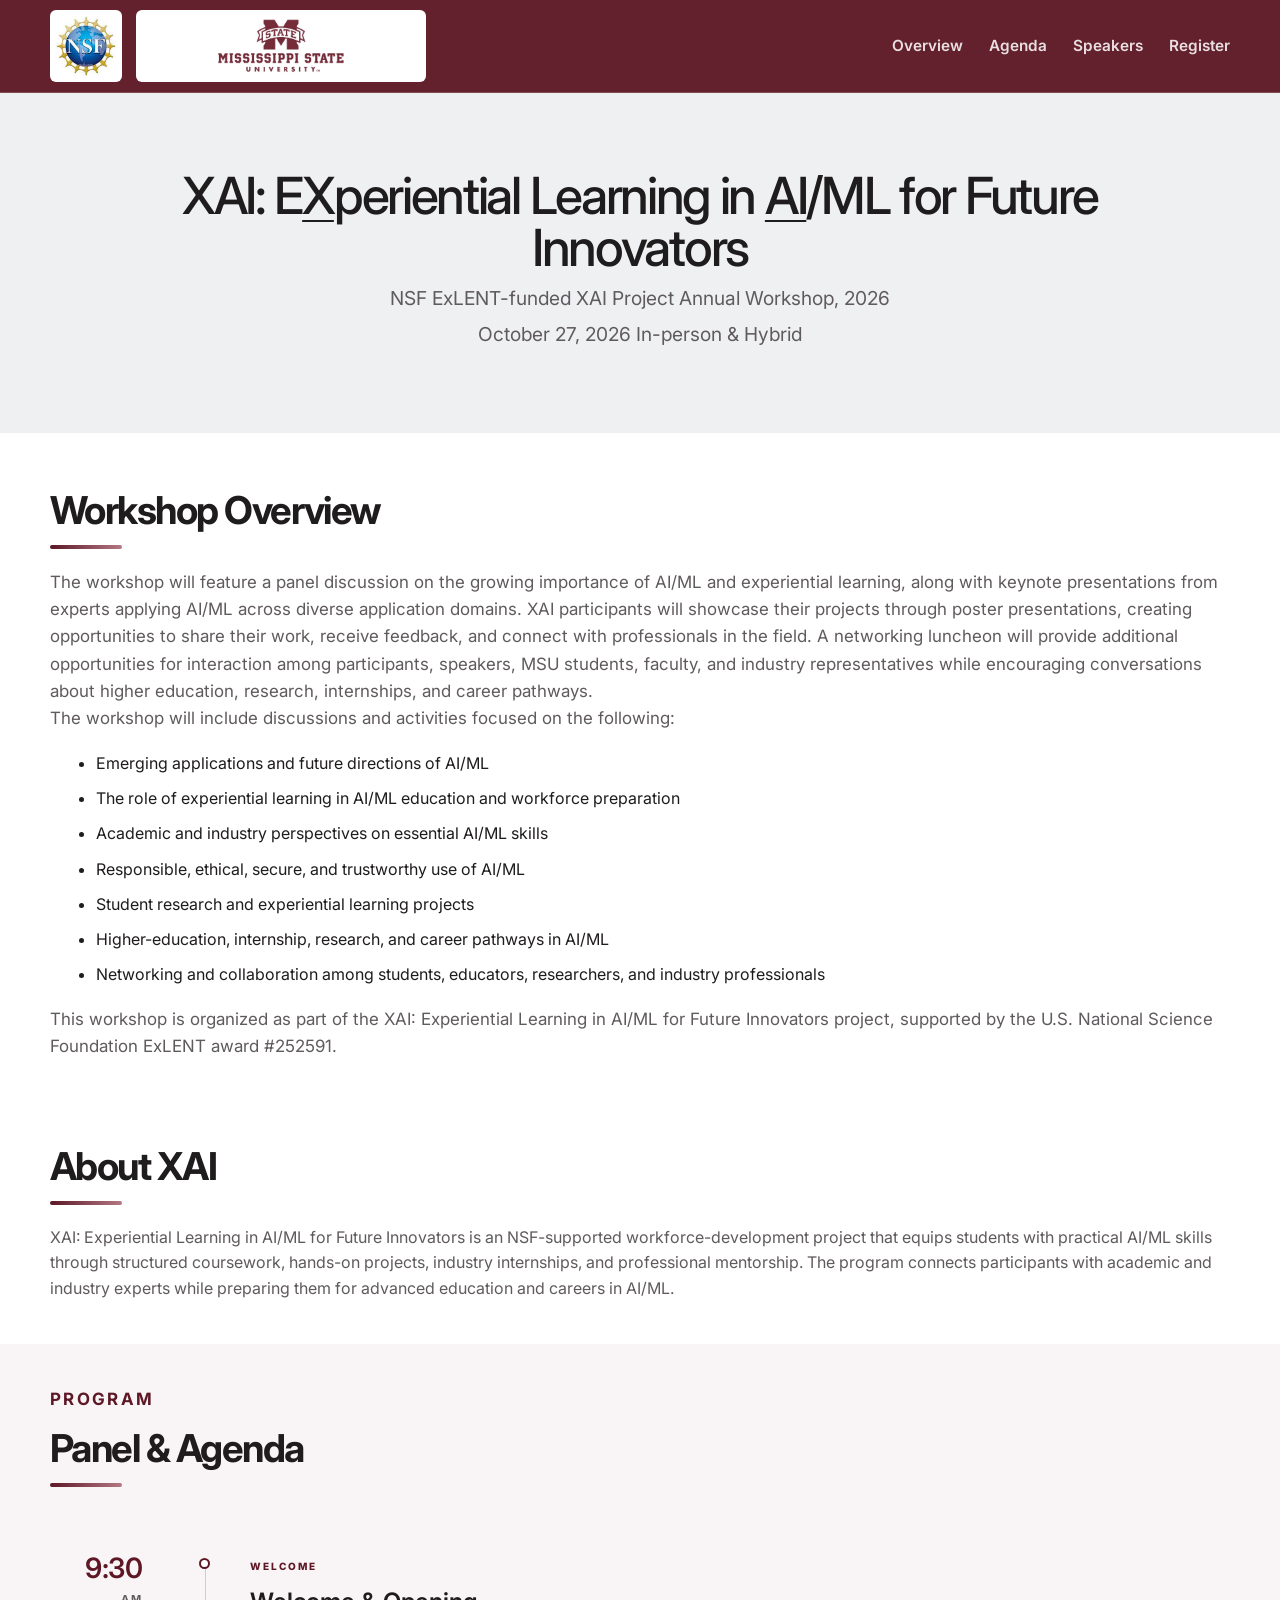
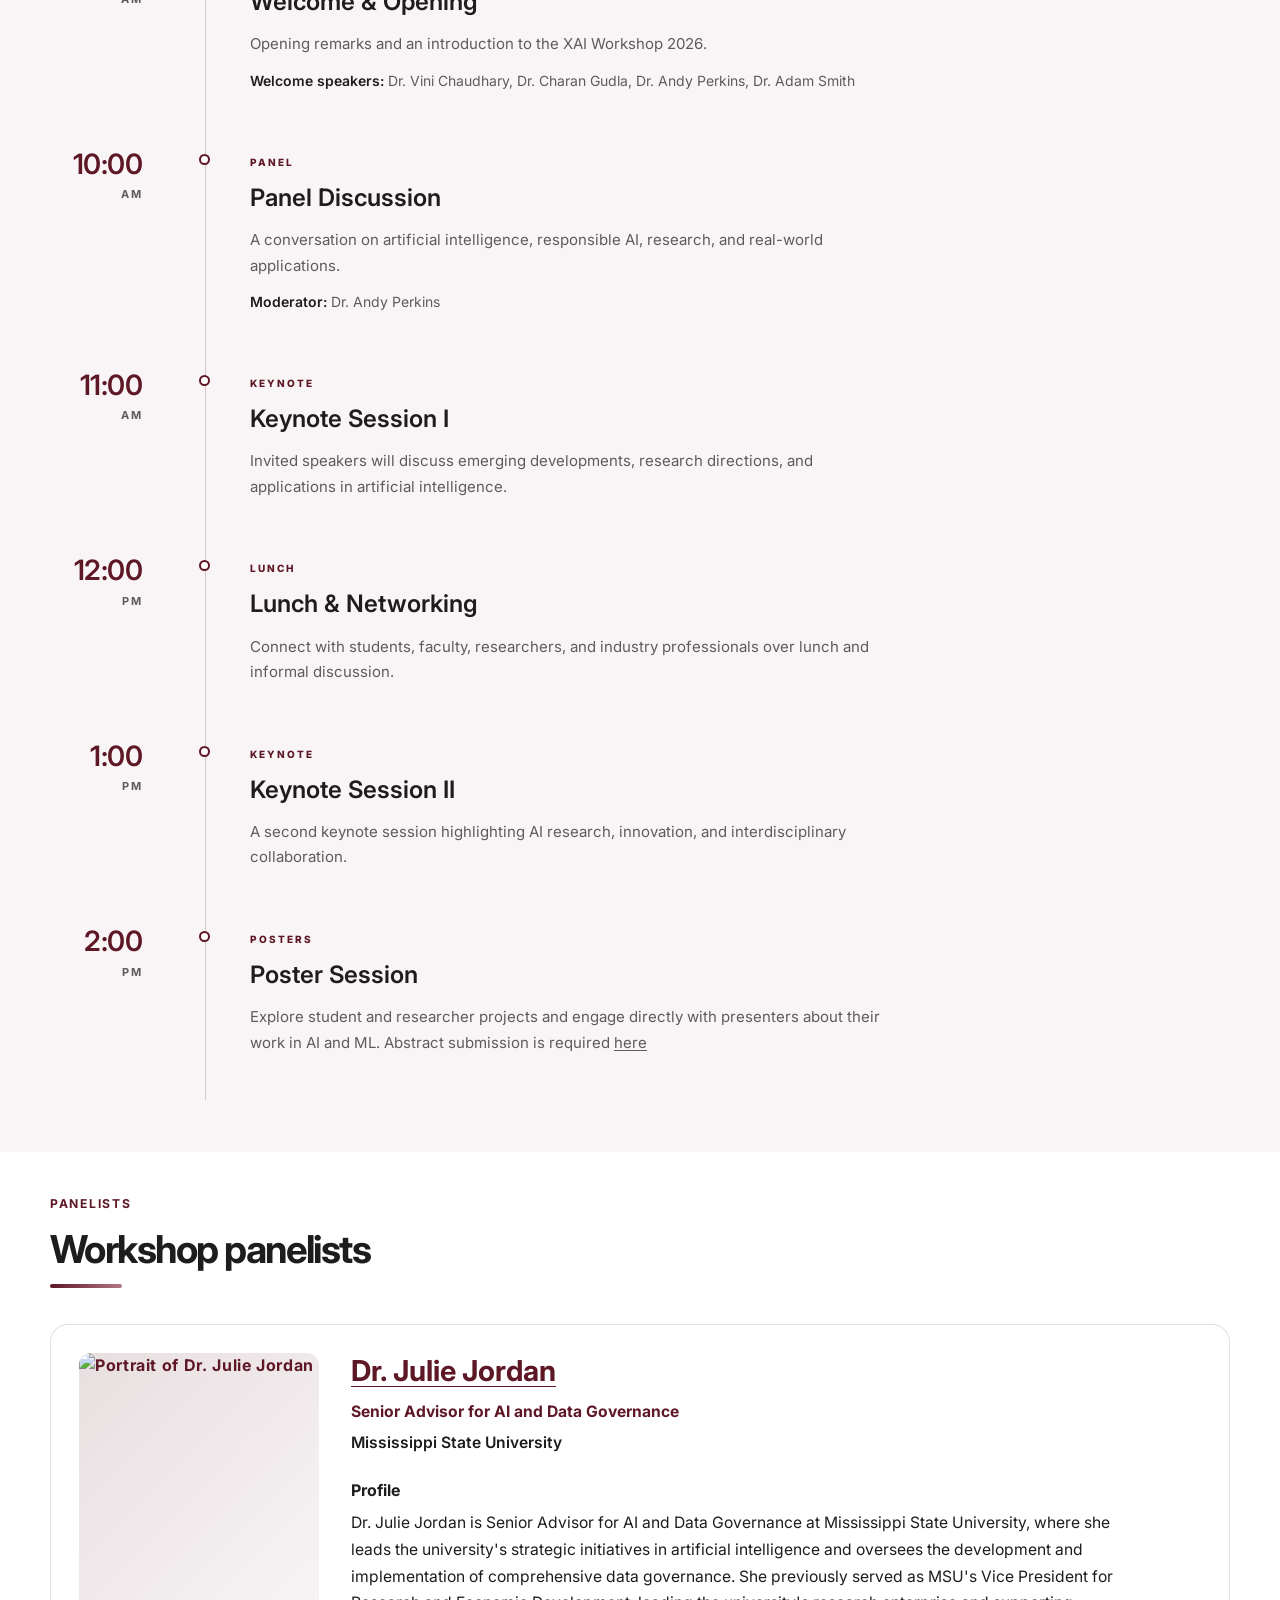
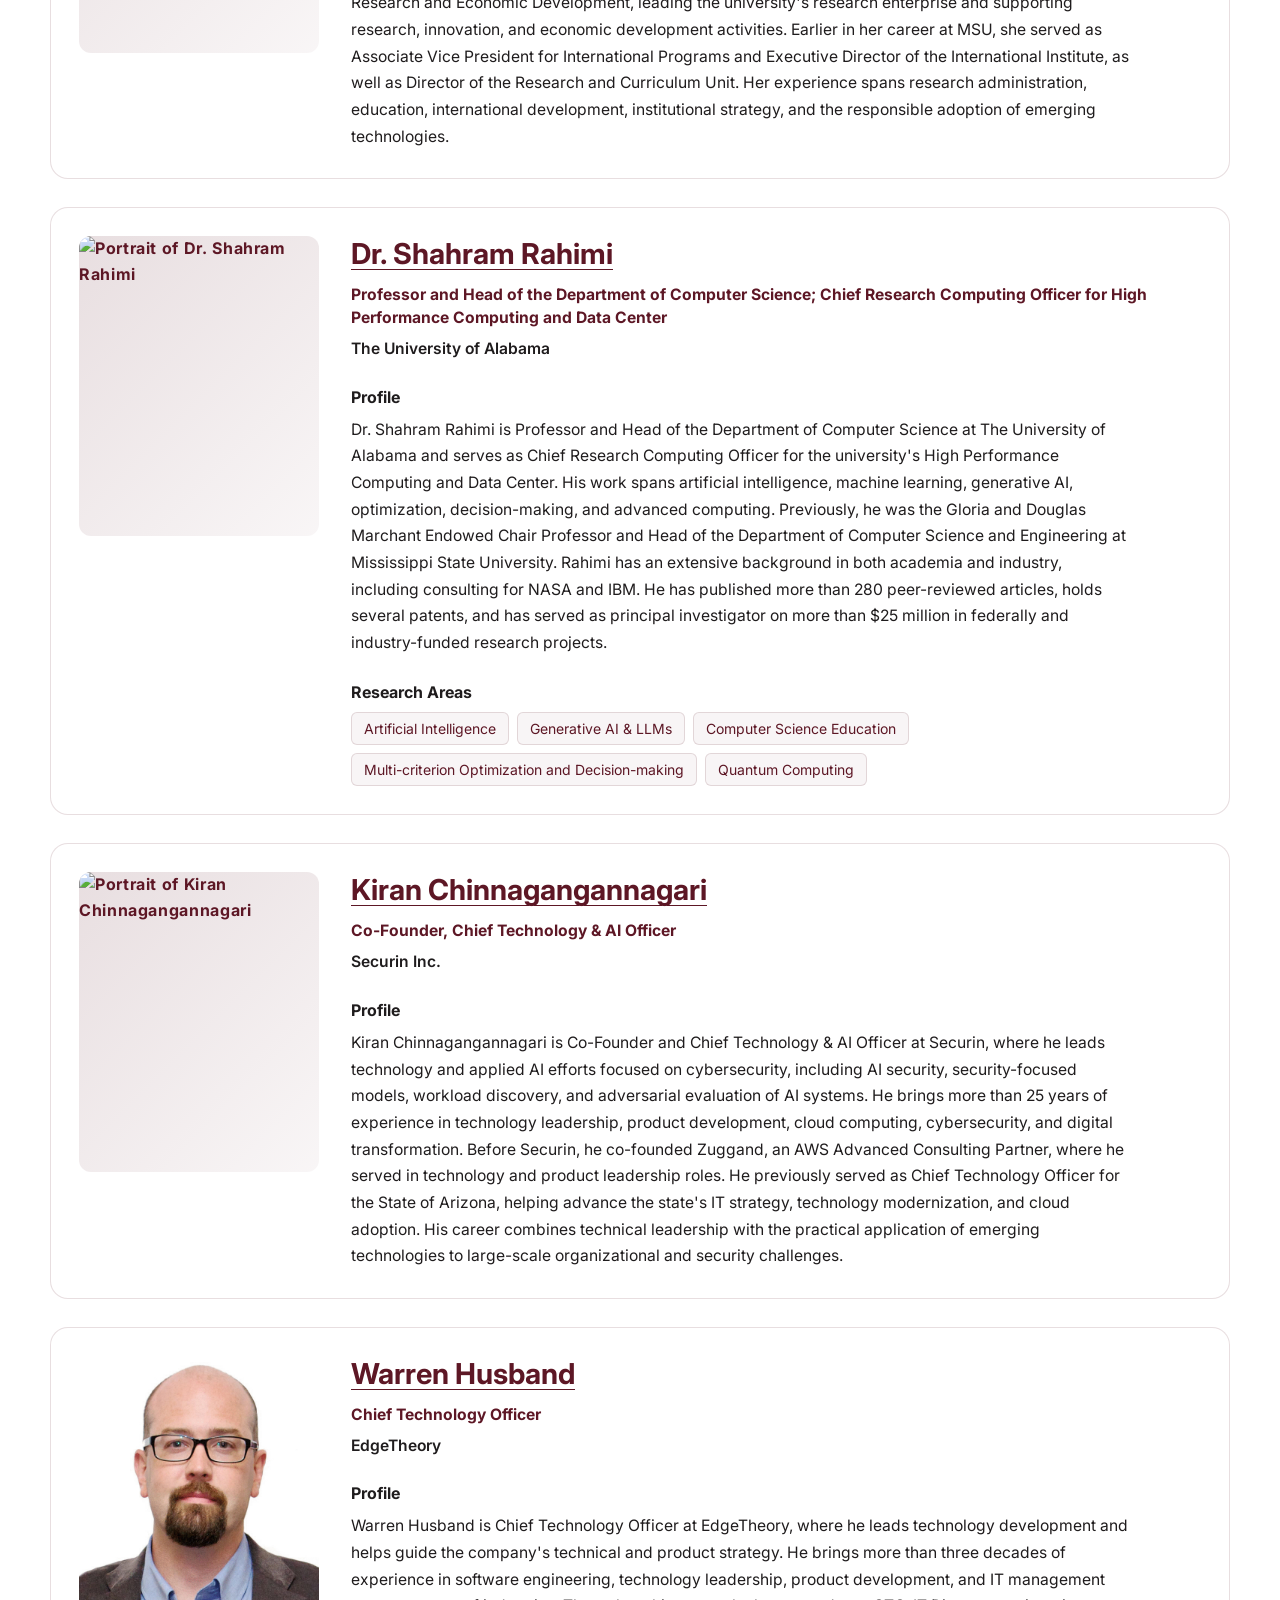
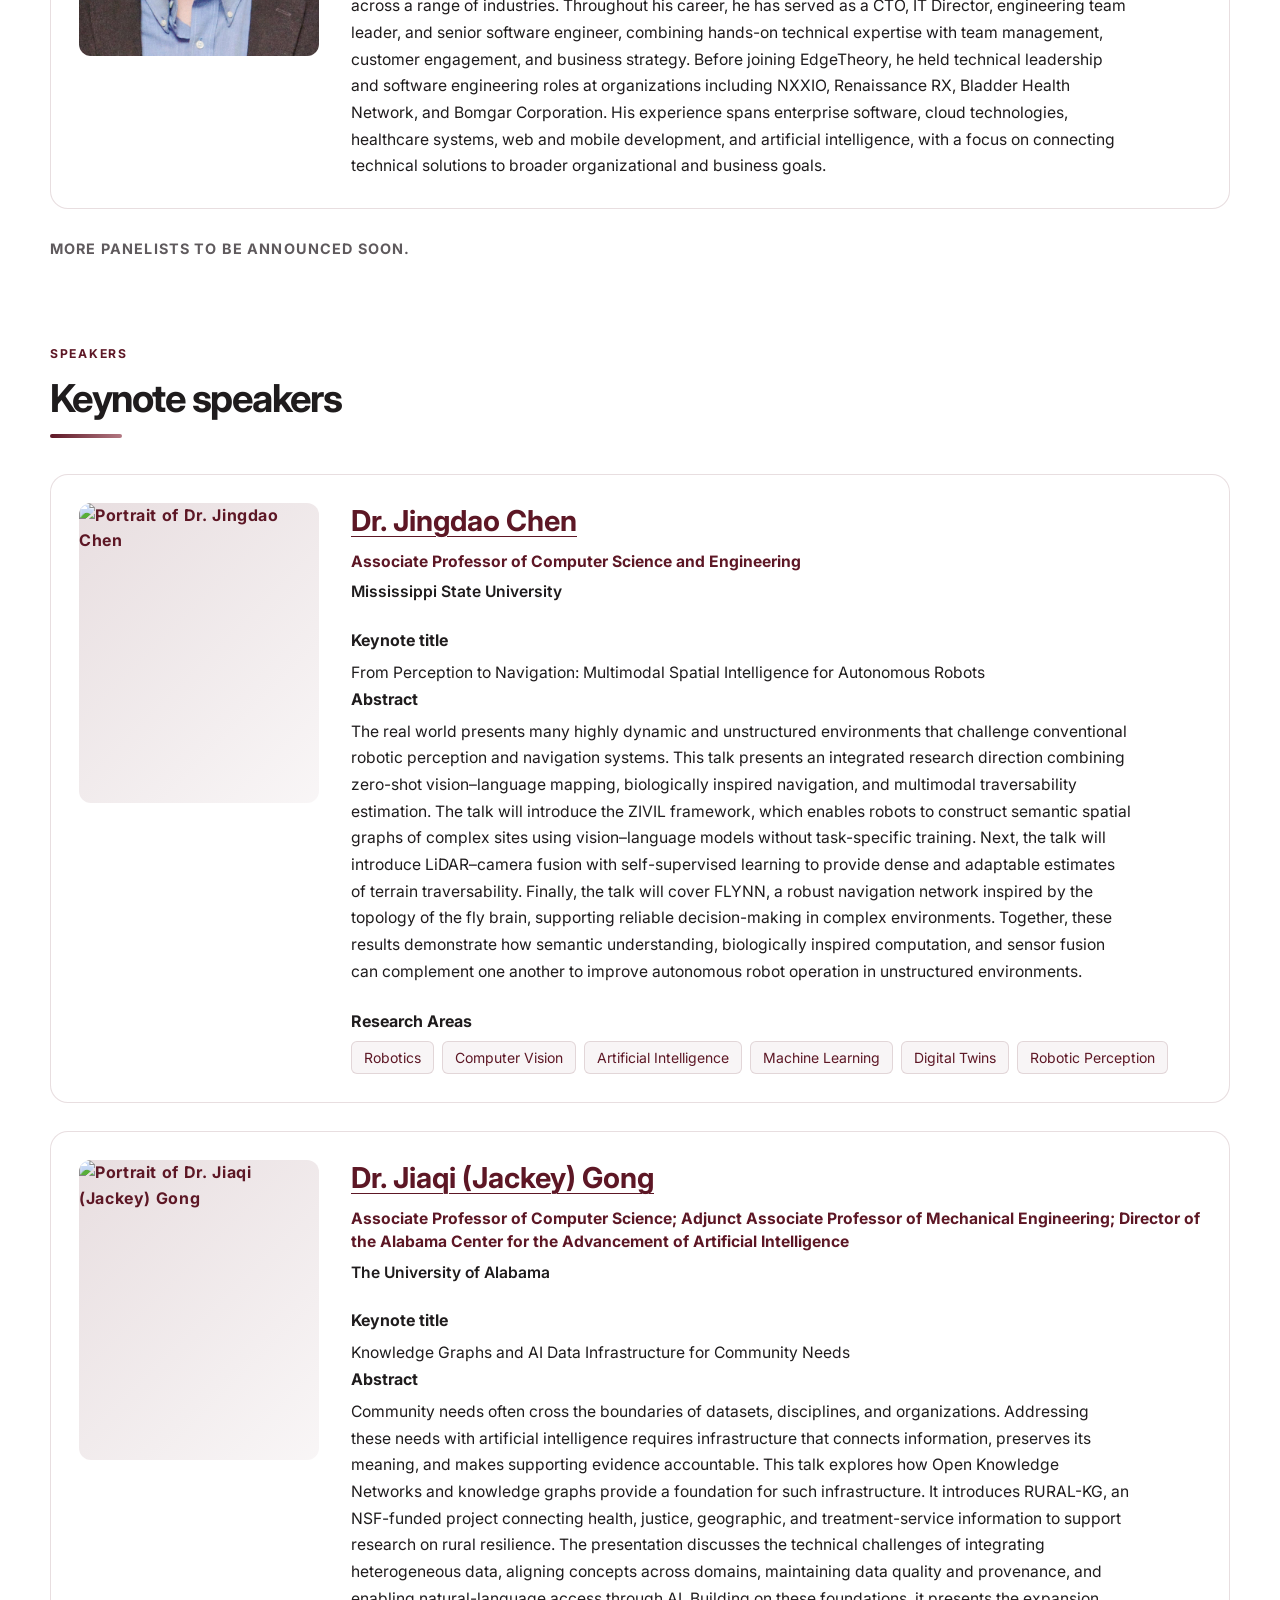
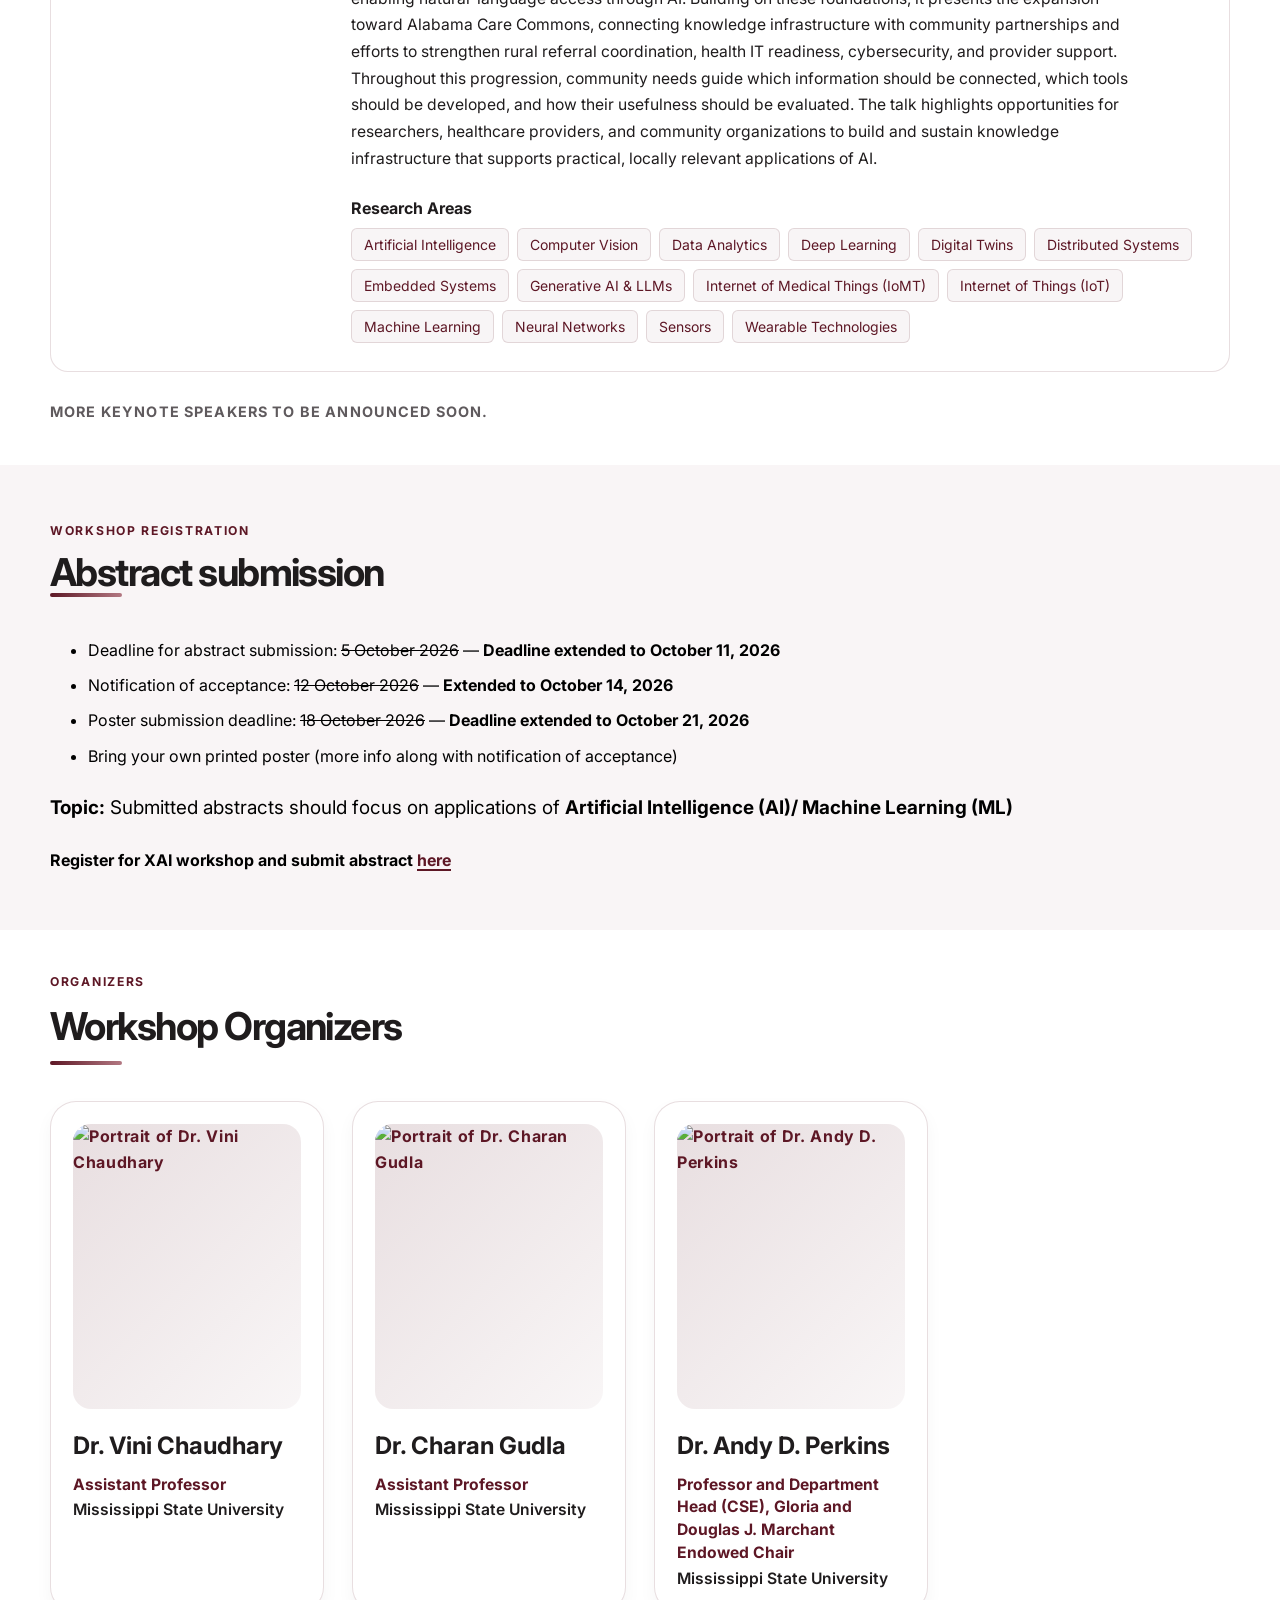
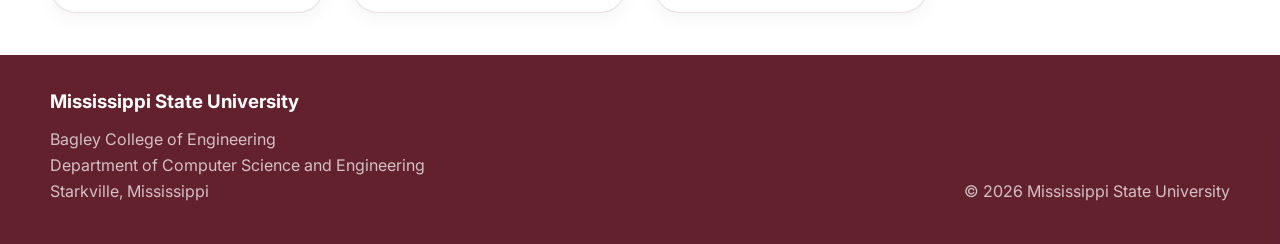
==== index.html @ 28c4cb04 "Replace profile with abstract information for keynote speakers" ====
﻿<!DOCTYPE html>
<html lang="en">

<head>
    <meta charset="UTF-8">
    <meta name="viewport" content="width=device-width, initial-scale=1.0">

    <meta name="description"
        content="XAI Workshop 2026 at Mississippi State University focusing on explainable AI, machine learning applications, and STEM innovation.">

    <title>XAI Workshop 2026 | Mississippi State University</title>

    <link rel="preconnect" href="https://fonts.googleapis.com">
    <link rel="preconnect" href="https://fonts.gstatic.com" crossorigin>

    <link href="https://fonts.googleapis.com/css2?family=Inter:wght@400;500;600;700;800&display=swap" rel="stylesheet">

    <link rel="stylesheet" href="style.css">
</head>


<body>

    <!-- =========================
         HEADER
    ========================== -->

    <header class="topbar">
        <div class="topbar-inner container">


            <div class="brand-lockup">

                <!-- NSF Logo -->
                <img src="./assets/NSF3.jpg" alt="National Science Foundation logo" class="nsf-logo">

                <!-- Mississippi State University Logo -->
                <img src="./assets/msu-logo.jpg" alt="Mississippi State University logo" class="msu-logo">

            </div>
            <nav class="main-nav" aria-label="Main navigation">
                <a href="#overview">Overview</a>

                <a href="#agenda">Agenda</a>
                <a href="#speakers">Speakers</a>
                <a href="#registration">Register</a>
            </nav>

        </div>
    </header>


    <main>

        <!-- =========================
             HERO
        ========================== -->

        <section class="xai-hero">

            <div class="xai-hero-grid">

                <div class="xai-hero-copy">

                    <h1>
                        XAI: E<span class="title-underline">X</span>periential Learning in <span
                            class="title-underline">AI</span>/ML for Future Innovators
                    </h1>

                    <p class="xai-hero-description">
                        NSF ExLENT-funded XAI Project Annual Workshop, 2026
                    </p>


                    <p class="xai-hero-description">
                        October 27, 2026 In-person & Hybrid
                    </p>

                </div>

            </div>

        </section>


        <!-- =========================
             OVERVIEW
        ========================== -->

        <section class="section intro" id="overview">

            <div class="container narrow">

                <p class="section-kicker">

                </p>

                <h2>
                    Workshop Overview
                </h2>

                <div class="section-line"></div>

                <p>
                    The workshop will feature a panel discussion on the growing importance of AI/ML and experiential
                    learning, along with keynote presentations from experts applying AI/ML across diverse application
                    domains. XAI participants will showcase their projects through poster presentations, creating
                    opportunities to share their work, receive feedback, and connect with professionals in the field. A
                    networking luncheon will provide additional opportunities for interaction among participants,
                    speakers, MSU students, faculty, and industry representatives while encouraging conversations about
                    higher education, research, internships, and career pathways.
                </p>

                <p>
                    The workshop will include discussions and activities focused on the following:
                </p>

                <ul>
                    <li>Emerging applications and future directions of AI/ML</li>
                    <li>The role of experiential learning in AI/ML education and workforce preparation</li>
                    <li>Academic and industry perspectives on essential AI/ML skills</li>
                    <li>Responsible, ethical, secure, and trustworthy use of AI/ML</li>
                    <li>Student research and experiential learning projects</li>
                    <li>Higher-education, internship, research, and career pathways in AI/ML</li>
                    <li>Networking and collaboration among students, educators, researchers, and industry professionals
                    </li>
                </ul>

                <p>
                    This workshop is organized as part of the XAI: Experiential Learning in AI/ML for Future Innovators
                    project, supported by the U.S. National Science Foundation ExLENT award #252591.
                </p>
            </div>
        </section>

        <section class="section about-xai" id="about-xai">

            <div class="container narrow">

                <!-- <p class="section-kicker">
            About XAI
        </p> -->

                <h2>
                    About XAI
                </h2>

                <div class="section-line"></div>

                <p>
                    XAI: Experiential Learning in AI/ML for Future Innovators is an
                    NSF-supported workforce-development project that equips students
                    with practical AI/ML skills through structured coursework,
                    hands-on projects, industry internships, and professional
                    mentorship. The program connects participants with academic and
                    industry experts while preparing them for advanced education and
                    careers in AI/ML.
                </p>

            </div>

        </section>
        <!-- =========================
             APPLICATIONS
        ========================== -->




        <!-- =========================
             AGENDA
        ========================== -->

        <section class="section panel-section" id="agenda">

            <div class="container agenda-container">

                <p class="section-kicker">
                    Program
                </p>

                <h2>
                    Panel &amp; Agenda
                </h2>

                <div class="section-line"></div>


                <div class="agenda-list">


                    <!-- 9:00 AM -->

                    <article class="agenda-row">

                        <div class="agenda-time">

                            <strong>
                                9:30
                            </strong>

                            <span>
                                AM
                            </span>

                        </div>


                        <div class="agenda-marker"></div>


                        <div class="agenda-details">

                            <span class="agenda-type">
                                WELCOME
                            </span>

                            <h3>
                                Welcome &amp; Opening
                            </h3>

                            <p>
                                Opening remarks and an introduction to the
                                XAI Workshop 2026.
                            </p>

                            <p class="agenda-people">

                                <strong>
                                    Welcome speakers:
                                </strong>

                                Dr. Vini Chaudhary, Dr. Charan Gudla,
                                Dr. Andy Perkins, Dr. Adam Smith

                            </p>

                        </div>

                    </article>


                    <!-- 9:30 AM -->

                    <article class="agenda-row">

                        <div class="agenda-time">

                            <strong>
                                10:00

                            </strong>

                            <span>
                                AM
                            </span>

                        </div>


                        <div class="agenda-marker"></div>


                        <div class="agenda-details">

                            <span class="agenda-type">
                                PANEL
                            </span>

                            <h3>
                                Panel Discussion
                            </h3>

                            <p>
                                A conversation on artificial intelligence, responsible AI, research,
                                and real-world applications.
                            </p>

                            <p class="agenda-people">

                                <strong>
                                    Moderator:
                                </strong>

                                Dr. Andy Perkins

                            </p>

                        </div>

                    </article>


                    <!-- 11:00 AM -->

                    <article class="agenda-row">

                        <div class="agenda-time">

                            <strong>
                                11:00
                            </strong>

                            <span>
                                AM
                            </span>

                        </div>


                        <div class="agenda-marker"></div>


                        <div class="agenda-details">

                            <span class="agenda-type">
                                KEYNOTE
                            </span>

                            <h3>
                                Keynote Session I
                            </h3>

                            <p>
                                Invited speakers will discuss emerging
                                developments, research directions, and
                                applications in artificial intelligence.
                            </p>

                        </div>

                    </article>


                    <!-- 12:00 PM -->

                    <article class="agenda-row">

                        <div class="agenda-time">

                            <strong>
                                12:00
                            </strong>

                            <span>
                                PM
                            </span>

                        </div>


                        <div class="agenda-marker"></div>


                        <div class="agenda-details">

                            <span class="agenda-type">
                                LUNCH
                            </span>

                            <h3>
                                Lunch &amp; Networking
                            </h3>

                            <p>
                                Connect with students, faculty, researchers,
                                and industry professionals over lunch and
                                informal discussion.
                            </p>

                        </div>

                    </article>


                    <!-- 1:00 PM -->

                    <article class="agenda-row">

                        <div class="agenda-time">

                            <strong>
                                1:00
                            </strong>

                            <span>
                                PM
                            </span>

                        </div>


                        <div class="agenda-marker"></div>


                        <div class="agenda-details">

                            <span class="agenda-type">
                                KEYNOTE
                            </span>

                            <h3>
                                Keynote Session II
                            </h3>

                            <p>
                                A second keynote session highlighting AI
                                research, innovation, and interdisciplinary
                                collaboration.
                            </p>

                        </div>

                    </article>


                    <!-- 2:00 PM -->

                    <article class="agenda-row">

                        <div class="agenda-time">

                            <strong>
                                2:00
                            </strong>

                            <span>
                                PM
                            </span>

                        </div>


                        <div class="agenda-marker"></div>


                        <div class="agenda-details">

                            <span class="agenda-type">
                                POSTERS
                            </span>

                            <h3>
                                Poster Session
                            </h3>

                            <p>
                                Explore student and researcher projects and
                                engage directly with presenters about their
                                work in AI and ML. Abstract submission is required
                                <a href="#registration" aria-label="Go to abstract submission section">
                                    here
                                </a>
                            </p>

                        </div>

                    </article>


                </div>

            </div>

        </section>


        <!-- =========================
             PANELISTS
        ========================== -->

        <section class="section panelists" id="panelists">

            <div class="container">

                <p class="section-kicker">
                    Panelists
                </p>

                <h2>
                    Workshop panelists
                </h2>

                <div class="section-line"></div>

                <div class="speaker-grid profile-list">

                    <article class="speaker-card profile-card">
                        <div class="speaker-image">
                            <img src="https://www.msstate.edu/sites/www.msstate.edu/files/styles/msstatedrupal_large/public/2025-10/Jordan_Julie_20250423_GC56512~jbj48_half.jpg?itok=D5xG-J86"
                                alt="Portrait of Dr. Julie Jordan" loading="lazy">
                        </div>
                        <div class="profile-content">
                            <h3><a href="https://www.msstate.edu/newsroom/article/2025/10/jordan-lead-msus-ai-efforts-new-role-willard-named-interim-vp-research" target="_blank" rel="noopener noreferrer">Dr. Julie Jordan</a></h3>
                            <p class="speaker-role">Senior Advisor for AI and Data Governance</p>
                            <p class="speaker-affiliation">Mississippi State University</p>
                            <div class="profile-bio">
                                <h4>Profile</h4>
                                <p>Dr. Julie Jordan is Senior Advisor for AI and Data Governance at Mississippi State University, where she leads the university's strategic initiatives in artificial intelligence and oversees the development and implementation of comprehensive data governance. She previously served as MSU's Vice President for Research and Economic Development, leading the university's research enterprise and supporting research, innovation, and economic development activities. Earlier in her career at MSU, she served as Associate Vice President for International Programs and Executive Director of the International Institute, as well as Director of the Research and Curriculum Unit. Her experience spans research administration, education, international development, institutional strategy, and the responsible adoption of emerging technologies.</p>
                            </div>
                        </div>
                    </article>

                    <article class="speaker-card profile-card">
                        <div class="speaker-image">
                            <img src="https://eng.ua.edu/wp-content/uploads/2025/01/2502003_BH_039_Shahram_Rahimi-e1740148052138.jpg"
                                alt="Portrait of Dr. Shahram Rahimi" loading="lazy">
                        </div>
                        <div class="profile-content">
                            <h3><a href="https://eng.ua.edu/eng-directory/dr-shahram-rahimi/" target="_blank" rel="noopener noreferrer">Dr. Shahram Rahimi</a></h3>
                            <p class="speaker-role">Professor and Head of the Department of Computer Science; Chief Research Computing Officer for High Performance Computing and Data Center</p>
                            <p class="speaker-affiliation">The University of Alabama</p>
                            <div class="profile-bio">
                                <h4>Profile</h4>
                                <p>Dr. Shahram Rahimi is Professor and Head of the Department of Computer Science at The University of Alabama and serves as Chief Research Computing Officer for the university's High Performance Computing and Data Center. His work spans artificial intelligence, machine learning, generative AI, optimization, decision-making, and advanced computing. Previously, he was the Gloria and Douglas Marchant Endowed Chair Professor and Head of the Department of Computer Science and Engineering at Mississippi State University. Rahimi has an extensive background in both academia and industry, including consulting for NASA and IBM. He has published more than 280 peer-reviewed articles, holds several patents, and has served as principal investigator on more than $25 million in federally and industry-funded research projects.</p>
                            </div>
                            <div class="profile-research">
                                <h4>Research Areas</h4>
                                <ul class="research-tags">
                                    <li>Artificial Intelligence</li>
                                    <li>Generative AI &amp; LLMs</li>
                                    <li>Computer Science Education</li>
                                    <li>Multi-criterion Optimization and Decision-making</li>
                                    <li>Quantum Computing</li>
                                </ul>
                            </div>
                        </div>
                    </article>

                    <article class="speaker-card profile-card">
                        <div class="speaker-image">
                            <img src="https://www.securin.io/assets/kiran-DeRi-rd7.jpg"
                                alt="Portrait of Kiran Chinnagangannagari" loading="lazy">
                        </div>
                        <div class="profile-content">
                            <h3><a href="https://www.linkedin.com/in/kiranc" target="_blank" rel="noopener noreferrer">Kiran Chinnagangannagari</a></h3>
                            <p class="speaker-role">Co-Founder, Chief Technology &amp; AI Officer</p>
                            <p class="speaker-affiliation">Securin Inc.</p>
                            <div class="profile-bio">
                                <h4>Profile</h4>
                                <p>Kiran Chinnagangannagari is Co-Founder and Chief Technology &amp; AI Officer at Securin, where he leads technology and applied AI efforts focused on cybersecurity, including AI security, security-focused models, workload discovery, and adversarial evaluation of AI systems. He brings more than 25 years of experience in technology leadership, product development, cloud computing, cybersecurity, and digital transformation. Before Securin, he co-founded Zuggand, an AWS Advanced Consulting Partner, where he served in technology and product leadership roles. He previously served as Chief Technology Officer for the State of Arizona, helping advance the state's IT strategy, technology modernization, and cloud adoption. His career combines technical leadership with the practical application of emerging technologies to large-scale organizational and security challenges.</p>
                            </div>
                        </div>
                    </article>

                    <article class="speaker-card profile-card">
                        <div class="speaker-image">
                            <img src="assets/warren-husband.jpg"
                                alt="Portrait of Warren Husband" loading="lazy">
                        </div>
                        <div class="profile-content">
                            <h3><a href="https://www.linkedin.com/in/warren-husband/" target="_blank" rel="noopener noreferrer">Warren Husband</a></h3>
                            <p class="speaker-role">Chief Technology Officer</p>
                            <p class="speaker-affiliation">EdgeTheory</p>
                            <div class="profile-bio">
                                <h4>Profile</h4>
                                <p>Warren Husband is Chief Technology Officer at EdgeTheory, where he leads technology development and helps guide the company's technical and product strategy. He brings more than three decades of experience in software engineering, technology leadership, product development, and IT management across a range of industries. Throughout his career, he has served as a CTO, IT Director, engineering team leader, and senior software engineer, combining hands-on technical expertise with team management, customer engagement, and business strategy. Before joining EdgeTheory, he held technical leadership and software engineering roles at organizations including NXXIO, Renaissance RX, Bladder Health Network, and Bomgar Corporation. His experience spans enterprise software, cloud technologies, healthcare systems, web and mobile development, and artificial intelligence, with a focus on connecting technical solutions to broader organizational and business goals.</p>
                            </div>
                        </div>
                    </article>

                </div>

                <p class="speaker-announcement">
                    More panelists to be announced soon.
                </p>

            </div>

        </section>


        <!-- =========================
             SPEAKERS
        ========================== -->

        <section class="section speakers" id="speakers">

            <div class="container">

                <p class="section-kicker">
                    Speakers
                </p>

                <h2>
                    Keynote speakers
                </h2>

                <div class="section-line"></div>


                <div class="speaker-grid profile-list">


                    <article class="speaker-card profile-card">
                        <div class="speaker-image">
                            <img src="https://www.cse.msstate.edu/wp-content/uploads/ChenJ_WEB_400x560x300PPI.jpg"
                                alt="Portrait of Dr. Jingdao Chen" loading="lazy">
                        </div>
                        <div class="profile-content">
                            <h3><a href="https://www.cse.msstate.edu/people/faculty/jingdao-chen/" target="_blank" rel="noopener noreferrer">Dr. Jingdao Chen</a></h3>
                            <p class="speaker-role">Associate Professor of Computer Science and Engineering</p>
                            <p class="speaker-affiliation">Mississippi State University</p>
                            <div class="profile-bio">
                                <h4>Keynote title</h4>
                                <p>From Perception to Navigation: Multimodal Spatial Intelligence for Autonomous Robots</p>
                                <h4>Abstract</h4>
                                <p>The real world presents many highly dynamic and unstructured environments that challenge conventional robotic perception and navigation systems. This talk presents an integrated research direction combining zero-shot vision–language mapping, biologically inspired navigation, and multimodal traversability estimation. The talk will introduce the ZIVIL framework, which enables robots to construct semantic spatial graphs of complex sites using vision–language models without task-specific training. Next, the talk will introduce LiDAR–camera fusion with self-supervised learning to provide dense and adaptable estimates of terrain traversability. Finally, the talk will cover FLYNN, a robust navigation network inspired by the topology of the fly brain, supporting reliable decision-making in complex environments. Together, these results demonstrate how semantic understanding, biologically inspired computation, and sensor fusion can complement one another to improve autonomous robot operation in unstructured environments.</p>
                            </div>
                            <div class="profile-research">
                                <h4>Research Areas</h4>
                                <ul class="research-tags">
                                    <li>Robotics</li>
                                    <li>Computer Vision</li>
                                    <li>Artificial Intelligence</li>
                                    <li>Machine Learning</li>
                                    <li>Digital Twins</li>
                                    <li>Robotic Perception</li>
                                </ul>
                            </div>
                        </div>
                    </article>

                    <article class="speaker-card profile-card">
                        <div class="speaker-image">
                            <img src="https://eng.ua.edu/wp-content/uploads/2020/08/2209032_BH_131_Jiaqi_Gong-e1673381940394.jpg"
                                alt="Portrait of Dr. Jiaqi (Jackey) Gong" loading="lazy">
                        </div>
                        <div class="profile-content">
                            <h3><a href="https://eng.ua.edu/eng-directory/dr-jiaqi-jackey-gong/" target="_blank" rel="noopener noreferrer">Dr. Jiaqi (Jackey) Gong</a></h3>
                            <p class="speaker-role">Associate Professor of Computer Science; Adjunct Associate Professor of Mechanical Engineering; Director of the Alabama Center for the Advancement of Artificial Intelligence</p>
                            <p class="speaker-affiliation">The University of Alabama</p>
                            <div class="profile-bio">
                                <h4>Keynote title</h4>
                                <p>Knowledge Graphs and AI Data Infrastructure for Community Needs</p>
                                <h4>Abstract</h4>
                                <p>Community needs often cross the boundaries of datasets, disciplines, and organizations. Addressing these needs with artificial intelligence requires infrastructure that connects information, preserves its meaning, and makes supporting evidence accountable. This talk explores how Open Knowledge Networks and knowledge graphs provide a foundation for such infrastructure. It introduces RURAL-KG, an NSF-funded project connecting health, justice, geographic, and treatment-service information to support research on rural resilience. The presentation discusses the technical challenges of integrating heterogeneous data, aligning concepts across domains, maintaining data quality and provenance, and enabling natural-language access through AI. Building on these foundations, it presents the expansion toward Alabama Care Commons, connecting knowledge infrastructure with community partnerships and efforts to strengthen rural referral coordination, health IT readiness, cybersecurity, and provider support. Throughout this progression, community needs guide which information should be connected, which tools should be developed, and how their usefulness should be evaluated. The talk highlights opportunities for researchers, healthcare providers, and community organizations to build and sustain knowledge infrastructure that supports practical, locally relevant applications of AI.</p>
                            </div>
                            <div class="profile-research">
                                <h4>Research Areas</h4>
                                <ul class="research-tags">
                                    <li>Artificial Intelligence</li>
                                    <li>Computer Vision</li>
                                    <li>Data Analytics</li>
                                    <li>Deep Learning</li>
                                    <li>Digital Twins</li>
                                    <li>Distributed Systems</li>
                                    <li>Embedded Systems</li>
                                    <li>Generative AI &amp; LLMs</li>
                                    <li>Internet of Medical Things (IoMT)</li>
                                    <li>Internet of Things (IoT)</li>
                                    <li>Machine Learning</li>
                                    <li>Neural Networks</li>
                                    <li>Sensors</li>
                                    <li>Wearable Technologies</li>
                                </ul>
                            </div>
                        </div>
                    </article>

                </div>

                <p class="speaker-announcement">
                    More keynote speakers to be announced soon.
                </p>

            </div>

        </section>
        <!-- =========================
             REGISTRATION
        ========================== -->

        <section class="section registration-section" id="registration">

            <div class="container">

                <div class="registration-layout">

                    <!-- Registration Form -->

                    <section class="registration-panel">

                        <p class="section-kicker">
                            Workshop Registration
                        </p>

                        <h2>
                            Abstract submission
                        </h2>


                        <div class="section-line"></div>


                        <div class="registration-container">

                            <ul>
                                <li>Deadline for abstract submission: <s>5 October 2026</s> — <strong>Deadline extended to October 11, 2026</strong></li>
                                <li>Notification of acceptance: <s>12 October 2026</s> — <strong>Extended to October 14, 2026</strong></li>
                                <li>Poster submission deadline: <s>18 October 2026</s> — <strong>Deadline extended to October 21, 2026</strong></li>
                                <li>Bring your own printed poster (more info along with notification of acceptance)</li>
                            </ul>

                            <p class="abstract-topic">
                                <strong>Topic:</strong> Submitted abstracts should focus on applications of
                                <strong>Artificial Intelligence (AI)/ Machine Learning (ML)</strong>
                            </p>

                            <p>
                                <strong>
                                    Register for XAI workshop and submit abstract
                                    <a href="https://forms.gle/wZn1Scay7fHz37Af8"
                                        target="_blank" rel="noopener noreferrer">
                                        here
                                    </a>
                                </strong>
                            </p>

                        </div>

                    </section>

                </div>

            </div>

        </section>


        <!-- =========================
     WORKSHOP ORGANIZERS
========================== -->

        <section class="section organizers" id="organizers">


            <div class="container">

                <p class="section-kicker">
                    Organizers
                </p>

                <h2>
                    Workshop Organizers
                </h2>

                <div class="section-line"></div>

                <div class="speaker-grid organizer-grid">

                    <a class="speaker-card" href="https://www.cse.msstate.edu/people/faculty/vini-chaudhary/"
                        target="_blank" rel="noopener noreferrer">

                        <div class="speaker-image">
                            <img src="https://www.cse.msstate.edu/wp-content/uploads/ChaudharyV_WEB_400x560x300PPI.jpg"
                                alt="Portrait of Dr. Vini Chaudhary" loading="lazy">
                        </div>

                        <h3>
                            Dr. Vini Chaudhary
                        </h3>

                        <p class="speaker-role">
                            Assistant Professor
                        </p>

                        <p class="speaker-affiliation">
                            Mississippi State University
                        </p>

                    </a>

                    <a class="speaker-card" href="https://www.cse.msstate.edu/people/faculty/charan-gudla/"
                        target="_blank" rel="noopener noreferrer">

                        <div class="speaker-image">
                            <img src="https://www.cse.msstate.edu/wp-content/uploads/GudlaC_WEB_400x560x300PPI-copy.jpg"
                                alt="Portrait of Dr. Charan Gudla" loading="lazy">
                        </div>

                        <h3>
                            Dr. Charan Gudla
                        </h3>

                        <p class="speaker-role">
                            Assistant Professor
                        </p>

                        <p class="speaker-affiliation">
                            Mississippi State University
                        </p>

                    </a>

                    <a class="speaker-card" href="https://www.cse.msstate.edu/people/faculty/andy-perkins/"
                        target="_blank" rel="noopener noreferrer">

                        <div class="speaker-image">
                            <img src="https://www.cse.msstate.edu/wp-content/uploads/PerkinsA_WEB_400x560x300PPI.jpg"
                                alt="Portrait of Dr. Andy D. Perkins" loading="lazy">
                        </div>

                        <h3>
                            Dr. Andy D. Perkins
                        </h3>

                        <p class="speaker-role">
                            Professor and Department Head (CSE), Gloria and Douglas J. Marchant Endowed Chair
                        </p>

                        <p class="speaker-affiliation">
                            Mississippi State University
                        </p>

                    </a>

                </div>

            </div>


        </section>

    </main>


    <!-- =========================
         REGISTRATION SCRIPT
    ========================== -->

    <script>

        const registrationForm =
            document.getElementById('registration-form');

        const registrationSuccess =
            document.getElementById('registration-success');


        registrationForm?.addEventListener(
            'submit',
            async function (event) {

                event.preventDefault();


                const formData =
                    new FormData(registrationForm);


                try {

                    const response = await fetch(
                        'https://xai-workshop-2026.onrender.com/submit_registration',
                        {
                            method: 'POST',
                            body: formData
                        }
                    );


                    const payload =
                        await response.json();


                    if (!response.ok) {

                        throw new Error(
                            payload.detail ||
                            'Registration failed'
                        );

                    }


                    registrationSuccess.textContent =
                        payload.message ||
                        'Registration submitted successfully!';


                    registrationSuccess.hidden = false;

                    registrationSuccess.classList.add(
                        'visible'
                    );


                    registrationForm.reset();


                } catch (error) {

                    console.error(error);


                    registrationSuccess.textContent =
                        'Registration failed. Please try again.';


                    registrationSuccess.hidden = false;

                    registrationSuccess.classList.add(
                        'visible'
                    );

                }

            }
        );

    </script>


    <!-- =========================
         FOOTER
    ========================== -->

    <footer class="site-footer">

        <div class="container footer-inner">

            <div>

                <h3>
                    Mississippi State University
                </h3>

                <p>
                    Bagley College of Engineering
                </p>

                <p>
                    Department of Computer Science and Engineering
                </p>

                <p>
                    Starkville, Mississippi
                </p>

            </div>


            <div class="footer-meta">

                <p>
                    © 2026 Mississippi State University
                </p>

            </div>

        </div>

    </footer>

</body>

</html>
---- style.css ----
﻿:root {
    --msu-maroon: #5d1725;
    --msu-deep: #360d19;
    --msu-soft: #f5eef0;
    --msu-light: #f9f5f6;
    --text: #1f1c1d;
    --muted: #5f5a5d;
    --line: rgba(93, 23, 37, 0.14);
    --white: #ffffff;
    --shadow: 0 24px 60px rgba(21, 11, 14, 0.14);
}

* {
    margin: 0;
    padding: 0;
    box-sizing: border-box;
}

html {
    scroll-behavior: smooth;
}

body {
    font-family: "Inter", Arial, sans-serif;
    color: var(--text);
    background: var(--white);
    line-height: 1.6;
}

.xai-hero {
    background: #eef0f2;
    color: var(--text);
    min-height: 340px;
    padding: 16px 0 24px;
}

.xai-hero-grid {
    width: min(1500px, calc(100% - 80px));
    margin: 0 auto;
    display: grid;
    grid-template-columns: minmax(620px, 1.08fr) minmax(420px, 0.92fr);
    align-items: center;
    gap: 18px;
}

.xai-hero-copy {
    padding: 0;
}

.xai-hero-copy h1 {
    font-size: clamp(2.5rem, 4vw, 4rem);
    line-height: 1.02;
    font-weight: 500;
    color: var(--text);
    letter-spacing: -0.045em;
    margin: 0 0 12px;
    text-align: center;
    font-style: normal;
}

.title-underline {
    text-decoration: underline;
    text-decoration-thickness: 2px;
    text-underline-offset: 6px;
}

.xai-hero-description {
    color: var(--muted);
    font-size: clamp(1rem, 1.5vw, 1.3rem);
    line-height: 1.45;
    max-width: 760px;
    margin: 0 0 8px;
}

.xai-hero-description:last-of-type {
    margin-bottom: 0;
}

.xai-hero-actions {
    display: flex;
    align-items: center;
    gap: 16px;
    flex-wrap: wrap;
    margin: 28px 0 30px;
}

.xai-register-button {
    background: var(--msu-deep);
    color: var(--white);
    border: 1px solid var(--msu-deep);
}

.xai-view-program-button {
    background: var(--white);
    color: var(--text);
    border: 1px solid var(--line);
}

.xai-hero-stats {
    background: rgba(255, 255, 255, 0.72);
    border-radius: 16px;
    border: 1px solid var(--line);
    box-shadow: 0 8px 22px rgba(31, 28, 29, 0.04);
    display: grid;
    grid-template-columns: repeat(3, minmax(100px, 1fr));
    gap: 0;
    padding: 20px 0;
    width: min(580px, 100%);
}

.xai-stat-box {
    padding: 0 26px;
    border-right: 1px solid var(--line);
    min-height: 90px;
    display: flex;
    flex-direction: column;
    align-items: center;
    justify-content: center;
}

.xai-stat-box:last-child {
    border-right: none;
}

.xai-stat-number {
    color: var(--text);
    font-size: clamp(1.8rem, 2.4vw, 2.6rem);
    font-weight: 800;
    line-height: 1.2;
}

.xai-stat-label {
    color: var(--muted);
    font-size: 0.84rem;
    text-align: center;
    font-weight: 600;
}

.xai-hero-image-column {
    display: flex;
    flex-direction: column;
    align-items: center;
    gap: 14px;
}

.xai-hero-image {
    min-height: 460px;
    border-radius: 14px;
    background:
        linear-gradient(90deg, rgba(255, 255, 255, 0.7), transparent),
        url("assets/bagle-logo1.jpg") center center / cover no-repeat;
    border: 1px solid var(--line);
    box-shadow: 0 12px 30px rgba(31, 28, 29, 0.12);
    width: min(560px, 100%);
    position: relative;
    overflow: hidden;
}

.xai-hero-image-photo {
    position: relative;
    min-height: 460px;
    background:
        linear-gradient(90deg, transparent 30%, rgba(93, 23, 37, 0.22)),
        repeating-linear-gradient(90deg, transparent 0 38px, rgba(255, 255, 255, 0.4) 38px 40px),
        repeating-linear-gradient(0deg, transparent 0 34px, rgba(255, 255, 255, 0.4) 34px 36px),
        radial-gradient(circle at center, rgba(252, 250, 248, 0.7), rgba(93, 23, 37, 0.24));
}

.xai-photo-scan {
    position: absolute;
    display: block;
    background: rgba(255, 255, 255, 0.8);
}

.xai-photo-scan-one {
    left: 12%;
    top: 5%;
    width: 150px;
    height: 10px;
    transform: rotate(-12deg);
}

.xai-photo-scan-two {
    right: 15%;
    top: 14%;
    width: 110px;
    height: 8px;
    transform: rotate(16deg);
}

.xai-photo-scan-three {
    left: 36%;
    bottom: 12%;
    width: 160px;
    height: 10px;
    transform: rotate(7deg);
}

.xai-photo-scan-four {
    right: 45%;
    bottom: 4%;
    width: 100px;
    height: 10px;
    transform: rotate(-22deg);
}

.xai-room-shadow {
    position: absolute;
    left: 0;
    right: 0;
    bottom: 0;
    height: 90px;
    background: linear-gradient(180deg, transparent, rgba(93, 23, 37, 0.38));
}

.xai-host-box {
    background: var(--white);
    border-radius: 12px;
    padding: 20px 26px;
    width: min(560px, 100%);
    border: 1px solid var(--line);
    box-shadow: 0 8px 18px rgba(31, 28, 29, 0.05);
}

.xai-host-label {
    font-size: 0.76rem;
    font-weight: 800;
    letter-spacing: 0.16em;
    color: var(--msu-maroon);
    text-transform: uppercase;
}

.xai-host-box h3 {
    color: var(--text);
    font-size: clamp(1.8rem, 2.3vw, 2.4rem);
    line-height: 1.2;
    margin: 8px 0 8px;
}

.xai-host-box p {
    color: var(--muted);
    font-size: 1rem;
}

img {
    max-width: 100%;
    display: block;
}

a {
    text-decoration: none;
    color: inherit;
}

#agenda a {
    text-decoration: underline;
    text-underline-offset: 2px;
}

p {
    color: var(--muted);
}

.container {
    width: min(1180px, calc(100% - 32px));
    margin: 0 auto;
}

.narrow {
    width: min(1180px, calc(100% - 32px));
}

.topbar {
    position: sticky;
    top: 0;
    z-index: 20;
    background: rgba(93, 23, 37, 0.96);
    backdrop-filter: blur(10px);
    border-bottom: 1px solid rgba(255, 255, 255, 0.2);
}

.topbar-inner {
    display: flex;
    align-items: center;
    justify-content: space-between;
    min-height: 92px;
    gap: 24px;
}

.brand-lockup {
    display: flex;
    align-items: center;
    gap: 14px;
    flex-wrap: wrap;
}

.msu-logo {
    width: min(290px, 52vw);
    max-height: 72px;
    object-fit: contain;
    background: var(--white);
    border-radius: 6px;
    padding: 4px 10px;
}

.nsf-logo {
    width: 72px;
    height: 72px;
    object-fit: contain;
    background: var(--white);
    border-radius: 6px;
    padding: 6px;
    flex-shrink: 0;
}

.bagley-logo {
    width: min(220px, 30vw);
    max-height: 62px;
    object-fit: contain;
    background: var(--white);
    border-radius: 6px;
    padding: 4px 10px;
}

.main-nav {
    display: flex;
    align-items: center;
    gap: 26px;
    color: rgba(255, 255, 255, 0.86);
    font-size: 0.96rem;
    font-weight: 600;
}

.main-nav a {
    transition: color 0.2s ease;
}

.main-nav a:hover,
.main-nav a:focus-visible {
    color: var(--white);
}

.hero {
    background:
        radial-gradient(circle at top left, rgba(255, 255, 255, 0.12), transparent 30%),
        linear-gradient(120deg, #3b0d18 0%, #5d1725 48%, #711f34 100%);
    color: var(--white);
    padding: 72px 0 88px;
    position: relative;
    overflow: hidden;
}

.hero::before,
.hero::after {
    content: "";
    position: absolute;
    border-radius: 50%;
    background: rgba(255, 255, 255, 0.06);
    filter: blur(10px);
}

.hero::before {
    width: 440px;
    height: 440px;
    right: -50px;
    top: 40px;
}

.hero::after {
    width: 320px;
    height: 320px;
    left: -60px;
    bottom: -30px;
}

.hero-grid {
    position: relative;
    z-index: 1;
    display: grid;
    grid-template-columns: 1.15fr 0.85fr;
    align-items: center;
    gap: 56px;
}

.eyebrow,
.section-kicker {
    text-transform: uppercase;
    letter-spacing: 0.14em;
    font-size: 0.76rem;
    font-weight: 700;
    color: rgba(255, 255, 255, 0.75);
    margin-bottom: 18px;
}

.hero-copy h1 {
    font-size: clamp(2.8rem, 5vw, 5rem);
    line-height: 0.98;
    letter-spacing: -0.05em;
    margin-bottom: 18px;
    color: var(--white);
}

.hero-copy h2 {
    font-size: clamp(1.4rem, 2vw, 2.1rem);
    font-weight: 500;
    color: rgba(255, 255, 255, 0.88);
    margin-bottom: 18px;
}

.hero-description {
    color: rgba(255, 255, 255, 0.84);
    font-size: 1.18rem;
    line-height: 1.7;
    margin-bottom: 34px;
    max-width: 620px;
}

.hero-actions {
    display: flex;
    align-items: center;
    gap: 18px;
    flex-wrap: wrap;
}

.button {
    display: inline-flex;
    align-items: center;
    justify-content: center;
    min-height: 52px;
    padding: 0 26px;
    border-radius: 999px;
    border: 2px solid var(--white);
    font-weight: 700;
    font-size: 0.98rem;
    transition: transform 0.2s ease, box-shadow 0.2s ease, background 0.2s ease;
}

.button:hover,
.button:focus-visible {
    transform: translateY(-1px);
    box-shadow: 0 14px 30px rgba(0, 0, 0, 0.15);
}

.primary-button {
    background: var(--white);
    color: var(--msu-maroon);
}

.primary-button:hover,
.primary-button:focus-visible {
    background: rgba(255, 255, 255, 0.92);
}

.secondary-button {
    background: transparent;
    color: var(--white);
}

.secondary-button:hover,
.secondary-button:focus-visible {
    background: rgba(255, 255, 255, 0.08);
}

.light-alt {
    border-color: rgba(255, 255, 255, 0.7);
}

.hero-visual {
    position: relative;
    display: flex;
    justify-content: center;
    align-items: center;
    min-height: 420px;
}

.glass-card {
    width: min(420px, 100%);
    padding: 30px 28px 24px;
    border-radius: 28px;
    background: rgba(255, 255, 255, 0.08);
    border: 1px solid rgba(255, 255, 255, 0.18);
    box-shadow: var(--shadow);
    backdrop-filter: blur(10px);
}

.status-tag {
    display: inline-block;
    padding: 8px 12px;
    border-radius: 999px;
    background: rgba(255, 255, 255, 0.12);
    border: 1px solid rgba(255, 255, 255, 0.2);
    font-size: 0.72rem;
    letter-spacing: 0.08em;
    text-transform: uppercase;
    color: rgba(255, 255, 255, 0.9);
    margin-bottom: 18px;
}

.visual-card h3 {
    font-size: clamp(1.7rem, 2vw, 2.2rem);
    line-height: 1.2;
    margin-bottom: 28px;
    color: var(--white);
}

.mini-metrics {
    display: grid;
    grid-template-columns: repeat(3, minmax(0, 1fr));
    gap: 18px;
}

.mini-metrics div {
    background: rgba(255, 255, 255, 0.05);
    border: 1px solid rgba(255, 255, 255, 0.12);
    border-radius: 18px;
    padding: 18px 12px;
    text-align: center;
}

.mini-metrics strong {
    display: block;
    font-size: 1.8rem;
    margin-bottom: 4px;
    color: var(--white);
}

.mini-metrics span {
    color: rgba(255, 255, 255, 0.72);
    font-size: 0.82rem;
}

.floating-badge {
    position: absolute;
    right: 0;
    bottom: 26px;
    padding: 12px 18px;
    background: var(--white);
    color: var(--msu-maroon);
    border-radius: 999px;
    box-shadow: 0 18px 28px rgba(20, 10, 12, 0.16);
    font-size: 0.84rem;
    font-weight: 700;
}

.section {
    padding: 42px 0;
}

.intro,
.stem-section,
.panelists,
.speakers,
.affiliation {
    background: var(--white);
}

.applications,
.panel-section,
.lunch-section {
    background: var(--msu-light);
}

.section-kicker {
    color: var(--msu-maroon);
    margin-bottom: 14px;
}

.section h2 {
    color: var(--text);
    font-size: clamp(2.1rem, 3vw, 3rem);
    line-height: 1.1;
    letter-spacing: -0.04em;
    margin-bottom: 14px;
}

.section-line {
    width: 72px;
    height: 4px;
    background: linear-gradient(90deg, var(--msu-maroon), #b37882);
    border-radius: 999px;
    margin-bottom: 20px;
}

.intro p,
.projects p,
.affiliation p,
.lunch-section p,
.panel-section p {
    font-size: 1.06rem;
}

.intro ul {
    margin: 18px 0 18px 28px;
    padding-left: 18px;
}

.intro li {
    margin-bottom: 8px;
    line-height: 1.7;
    color: var(--text);
}

.cards-grid {
    display: grid;
    grid-template-columns: repeat(4, minmax(0, 1fr));
    gap: 26px;
    margin-top: 36px;
}

.feature-card {
    background: var(--white);
    border: 1px solid var(--line);
    border-radius: 24px;
    padding: 28px 22px 24px;
    box-shadow: 0 10px 25px rgba(31, 28, 29, 0.04);
    transition: transform 0.2s ease, box-shadow 0.2s ease;
}

.feature-card:hover {
    transform: translateY(-4px);
    box-shadow: 0 16px 35px rgba(31, 28, 29, 0.08);
}

.card-icon {
    width: 46px;
    height: 46px;
    border-radius: 14px;
    display: grid;
    place-items: center;
    background: linear-gradient(135deg, rgba(93, 23, 37, 0.1), rgba(93, 23, 37, 0.22));
    color: var(--msu-maroon);
    font-size: 1.75rem;
    font-weight: 700;
    margin-bottom: 18px;
}

.feature-card h3 {
    font-size: 1.4rem;
    color: var(--text);
    margin-bottom: 12px;
}

.feature-card p {
    font-size: 0.97rem;
    line-height: 1.7;
}

.lead {
    font-size: 1.08rem;
    max-width: 760px;
}

.stem-grid {
    display: grid;
    grid-template-columns: repeat(2, minmax(0, 1fr));
    gap: 22px;
    margin-top: 32px;
}

.stem-item {
    display: flex;
    flex-direction: column;
    gap: 8px;
    min-height: 150px;
    padding: 26px 24px;
    background: linear-gradient(180deg, rgba(93, 23, 37, 0.04), rgba(93, 23, 37, 0.01));
    border: 1px solid var(--line);
    border-radius: 22px;
}

.stem-item strong {
    font-size: 1.3rem;
    color: var(--msu-maroon);
}

.stem-item span {
    font-size: 1rem;
    color: var(--muted);
}

.agenda-box,
.event-box,
.affiliation-box {
    background: var(--white);
    border: 1px solid var(--line);
    border-radius: 22px;
    padding: 30px 28px;
    box-shadow: 0 8px 22px rgba(31, 28, 29, 0.04);
}

.agenda-box h3,
.event-box h3,
.affiliation-box h3 {
    font-size: 1.4rem;
    margin-bottom: 10px;
    color: var(--text);
}

.speaker-grid {
    display: grid;
    grid-template-columns: repeat(4, minmax(0, 1fr));
    gap: 28px;
    margin-top: 36px;
}

.organizer-grid {
    grid-template-columns: repeat(4, minmax(0, 1fr));
}

.speaker-announcement {
    margin: 28px 0 0;
    color: var(--muted);
    font-size: 0.9rem;
    font-weight: 700;
    letter-spacing: 0.08em;
    text-transform: uppercase;
}

.speaker-card {
    display: block;
    background: var(--white);
    border: 1px solid var(--line);
    border-radius: 26px;
    padding: 22px;
    box-shadow: 0 8px 18px rgba(31, 28, 29, 0.04);
    transition: transform 0.2s ease, box-shadow 0.2s ease, border-color 0.2s ease;
}

.speaker-card:hover,
.speaker-card:focus-visible {
    border-color: rgba(93, 23, 37, 0.36);
    box-shadow: 0 16px 34px rgba(31, 28, 29, 0.1);
    transform: translateY(-4px);
}

.speaker-card:focus-visible {
    outline: 3px solid rgba(93, 23, 37, 0.3);
    outline-offset: 4px;
}

.speaker-image {
    display: grid;
    place-items: center;
    width: 100%;
    aspect-ratio: 4 / 5;
    border-radius: 18px;
    background: linear-gradient(135deg, rgba(93, 23, 37, 0.14), rgba(93, 23, 37, 0.04));
    color: var(--msu-maroon);
    font-weight: 700;
    letter-spacing: 0.04em;
    margin-bottom: 18px;
    overflow: hidden;
}

.speaker-image img {
    width: 100%;
    height: 100%;
    object-fit: cover;
}

.speaker-card h3 {
    font-size: 1.5rem;
    margin-bottom: 8px;
    color: var(--text);
}

.speaker-card p {
    margin: 0;
    font-size: 0.98rem;
    line-height: 1.7;
}

.speaker-card .speaker-role {
    color: var(--msu-maroon);
    font-weight: 700;
    line-height: 1.45;
}

.speaker-card .speaker-unit {
    color: var(--text);
    font-weight: 400;
}

.speaker-card .speaker-role-secondary {
    margin-top: 6px;
}

.speaker-card .speaker-affiliation {
    margin-top: 3px;
    color: var(--text);
    font-weight: 600;
    line-height: 1.45;
}

.speaker-card .speaker-affiliation-institution {
    margin-top: 12px;
}

.speaker-card .speaker-research {
    margin-top: 14px;
    padding-top: 12px;
    border-top: 1px solid var(--line);
    color: var(--muted);
    font-size: 0.92rem;
    line-height: 1.6;
}

.speaker-detail-label {
    display: block;
    margin-bottom: 3px;
    color: var(--msu-maroon);
    font-size: 0.7rem;
    font-weight: 800;
    letter-spacing: 0.12em;
    line-height: 1.4;
    text-transform: uppercase;
}

/* Full-width professional profiles for panelists and keynote speakers. */
.speaker-grid.profile-list {
    grid-template-columns: minmax(0, 1fr);
    gap: 28px;
}

.profile-list .profile-card {
    display: grid;
    grid-template-columns: minmax(180px, 240px) minmax(0, 1fr);
    align-items: start;
    gap: 32px;
    padding: 28px;
    border-radius: 18px;
    box-shadow: none;
}

.profile-list .profile-card:hover {
    transform: none;
    box-shadow: none;
    border-color: var(--line);
}

.profile-card .speaker-image {
    margin-bottom: 0;
    border-radius: 12px;
}

.profile-content {
    min-width: 0;
}

.profile-card h3 {
    font-size: clamp(1.4rem, 2.3vw, 1.8rem);
    line-height: 1.25;
    margin-bottom: 12px;
}

.profile-card h3 a {
    color: var(--msu-maroon);
    text-decoration: underline;
    text-decoration-thickness: 1px;
    text-underline-offset: 5px;
}

.profile-card h3 a:focus,
.profile-card h3 a:focus-visible {
    outline: 3px solid var(--msu-maroon);
    outline-offset: 5px;
    border-radius: 2px;
}

.profile-card .speaker-affiliation {
    margin-top: 8px;
}

.profile-bio,
.profile-research {
    margin-top: 24px;
}

.profile-card h4 {
    font-size: 1rem;
    line-height: 1.5;
    margin: 0 0 8px;
    color: var(--text);
}

.profile-card .profile-bio p {
    max-width: 78ch;
    color: var(--text);
    line-height: 1.7;
}

.research-tags {
    display: flex;
    flex-wrap: wrap;
    gap: 8px;
    list-style: none;
    margin: 0;
    padding: 0;
}

.research-tags li {
    padding: 5px 12px;
    border: 1px solid var(--line);
    border-radius: 6px;
    background: #f8f5f6;
    color: var(--msu-maroon);
    font-size: 0.875rem;
    line-height: 1.5;
    max-width: 100%;
    overflow-wrap: anywhere;
}

@media (max-width: 760px) {
    .profile-list .profile-card {
        grid-template-columns: minmax(0, 1fr);
        gap: 24px;
        padding: 20px;
    }

    .profile-card .speaker-image {
        width: min(240px, 100%);
    }
}

.projects a {
    margin-top: 14px;
}

.outline-button {
    border-color: var(--msu-maroon);
    color: var(--msu-maroon);
    background: transparent;
}

.outline-button:hover,
.outline-button:focus-visible {
    background: var(--msu-maroon);
    color: var(--white);
}

.registration-section {
    background: var(--msu-light);
    padding: 56px 0;
    color: var(--text);
}

.registration-layout {
    width: min(1440px, calc(100% - 32px));
    margin: 0 auto;
    display: grid;
    grid-template-columns: minmax(440px, 0.95fr) minmax(520px, 1.05fr);
    gap: 36px;
    align-items: stretch;
}

.registration-intro {
    background: var(--msu-light);
    border: 1px solid var(--line);
    border-radius: 18px;
    padding: 30px 36px;
    box-shadow: 0 8px 24px rgba(31, 28, 29, 0.05);
}

.crumbs {
    font-size: 0.76rem;
    font-weight: 700;
    letter-spacing: 0.14em;
    color: var(--muted);
    text-transform: uppercase;
    margin-bottom: 16px;
}

.registration-intro h1 {
    font-size: clamp(2.6rem, 4vw, 3.4rem);
    line-height: 1.1;
    color: var(--text);
    margin-bottom: 14px;
    letter-spacing: -0.04em;
}

.intro-copy {
    color: var(--muted);
    font-size: 1.1rem;
    line-height: 1.6;
    max-width: 540px;
    margin-bottom: 20px;
}

.lunch-card {
    background: var(--white);
    border: 1px solid var(--line);
    border-radius: 14px;
    padding: 22px 26px;
    margin-top: 28px;
    box-shadow: 0 6px 16px rgba(31, 28, 29, 0.04);
}

.lunch-label {
    color: var(--msu-maroon);
    font-size: 0.82rem;
    font-weight: 800;
    text-transform: uppercase;
    letter-spacing: 0.12em;
    margin-bottom: 8px;
}

.lunch-detail {
    color: var(--text);
    font-size: clamp(1.5rem, 2vw, 2rem);
    font-weight: 800;
    margin-bottom: 8px;
}

.lunch-card p {
    color: var(--muted);
    font-size: 0.98rem;
}

.project-card {
    background: var(--msu-deep);
    color: var(--white);
    border-radius: 14px;
    padding: 26px 30px;
    margin-top: 24px;
    min-height: 150px;
    display: flex;
    flex-direction: column;
    justify-content: center;
    box-shadow: var(--shadow);
}

.project-label {
    color: rgba(255, 255, 255, 0.86);
    font-size: 0.76rem;
    font-weight: 800;
    text-transform: uppercase;
    letter-spacing: 0.14em;
}

/* .project-title {
    color: var(--white);
    font-size: clamp(2rem, 2.6vw, 2.6rem);
    font-weight: 700;
    margin: 8px 0 14px;
    letter-spacing: -0.02em;
    background:rgba(93, 23, 37, 0.96);
} */
.project-title {
    color: var(--white);
    font-size: clamp(2rem, 2.6vw, 2.6rem);
    font-weight: 700;
    margin: 8px 0 14px;
    letter-spacing: -0.02em;
    background: transparent;
}

.project-card p {
    color: rgba(255, 255, 255, 0.82);
    font-size: 1rem;
}

.registration-panel {
    background: transparent;
    border: none;
    border-radius: 0;
    box-shadow: none;
    padding: 0;
}

.registration-panel h2 {
    font-size: clamp(2.1rem, 3vw, 3rem);
    line-height: 1.1;
    color: var(--text);
    margin-bottom: 14px;
    letter-spacing: -0.04em;
}

.reg-form {
    display: flex;
    flex-direction: column;
    gap: 18px;
}

.form-row {
    display: grid;
    grid-template-columns: repeat(2, minmax(0, 1fr));
    gap: 16px;
}

.field-block {
    display: flex;
    flex-direction: column;
    gap: 8px;
}

.field-block label {
    color: var(--muted);
    font-size: 0.96rem;
    font-weight: 700;
}

.field-block input {
    min-height: 50px;
    background: var(--white);
    color: var(--text);
    border: 1px solid var(--line);
    border-radius: 10px;
    padding: 12px 14px;
    font-size: 1.02rem;
    box-shadow: inset 0 0 0 1px rgba(255, 255, 255, 0.6);
}

.field-block input:focus {
    outline: none;
    border-color: var(--msu-maroon);
    box-shadow: 0 0 0 3px rgba(93, 23, 37, 0.12);
}

.student-status {
    gap: 10px;
}

.status-grid {
    display: grid;
    grid-template-columns: repeat(2, minmax(0, 1fr));
    gap: 14px;
}

.status-grid input[type="radio"] {
    position: absolute;
    opacity: 0;
}

.status-button {
    min-height: 50px;
    border-radius: 12px;
    border: 1px solid var(--line);
    background: var(--msu-light);
    color: var(--text);
    font-size: 1.06rem;
    font-weight: 700;
    cursor: pointer;
    transition: 0.2s ease;
    display: flex;
    align-items: center;
    justify-content: center;
}

.status-button.selected {
    background: var(--msu-maroon);
    border-color: var(--msu-maroon);
    color: var(--white);
}

/* 
.status-button:hover,
.status-button:focus,
.status-button:has(input:checked) {
    background: var(--msu-deep);
    color: var(--white);
} */
.status-button:hover {
    border-color: var(--msu-maroon);
}

.status-button:has(input:checked) {
    background: var(--msu-maroon);
    border-color: var(--msu-maroon);
    color: var(--white);
}

.affiliation-block input {
    min-width: 100%;
}

.upload-box {
    min-height: 120px;
    border-radius: 14px;
    border: 1.5px dashed var(--line);
    background: var(--msu-light);
    display: flex;
    flex-direction: column;
    align-items: center;
    justify-content: center;
    text-align: center;
    gap: 10px;
    padding: 20px;
}

.upload-text {
    color: var(--text);
    font-size: 1.08rem;
    font-weight: 700;
}

.upload-hint {
    color: var(--muted);
    font-size: 0.84rem;
}

.submit-button {
    min-height: 54px;
    border-radius: 13px;
    background: var(--msu-maroon);
    color: var(--white);
    font-size: 1.1rem;
    font-weight: 800;
    border: none;
    cursor: pointer;
    transition: transform 0.2s ease, box-shadow 0.2s ease;
    margin-top: 10px;
    display: inline-flex;
    align-items: center;
    justify-content: center;
    text-align: center;
}

.submit-button:hover,
.submit-button:focus {
    background: var(--msu-deep);
    box-shadow: 0 14px 28px rgba(31, 28, 29, 0.2);
}

.notice {
    color: var(--muted);
    font-size: 0.98rem;
    text-align: center;
    margin-top: 8px;
}

.registration-container {
    max-width: 100%;
}

.registration-container .abstract-topic {
    margin: 24px 0 26px;
    font-size: 1.18rem;
    line-height: 1.5;
    white-space: nowrap;
}

.registration-container ul {
    margin: 0 0 20px 20px;
    padding-left: 18px;
}

.registration-container li {
    margin-bottom: 8px;
    line-height: 1.7;
    color: var(--text);
}

.registration-container p {
    margin-top: 0;
}

.registration-container strong,
.registration-container p,
.registration-container li {
    color: #000000;
}

.registration-container a {
    color: var(--msu-maroon);
    font-weight: 700;
    text-decoration: underline;
    text-underline-offset: 3px;
    text-decoration-thickness: 2px;
}

.registration-container a:hover,
.registration-container a:focus-visible {
    color: var(--msu-deep);
}

.registration-success {
    display: none;
    min-height: 48px;
    align-items: center;
    justify-content: center;
    border-radius: 12px;
    background: var(--msu-light);
    border: 1px solid var(--msu-maroon);
    color: var(--msu-maroon);
    font-size: 1rem;
    font-weight: 800;
    padding: 12px 16px;
    margin: 12px 0 0;
}

.registration-success.visible {
    display: flex;
}

.site-footer {
    background: rgba(93, 23, 37, 0.96);
    color: rgba(255, 255, 255, 0.8);
    padding: 32px 0 40px;
}

.footer-inner {
    display: flex;
    align-items: end;
    justify-content: space-between;
    gap: 16px;
    flex-wrap: wrap;
}

.site-footer h3 {
    color: var(--white);
    margin-bottom: 10px;
}

.site-footer p {
    margin: 0;
    color: rgba(255, 255, 255, 0.72);
}

@media (max-width: 980px) {

    .hero-grid,
    .cards-grid {
        grid-template-columns: 1fr 1fr;
    }

    .speaker-grid {
        grid-template-columns: repeat(2, minmax(0, 1fr));
    }

    .hero-grid {
        grid-template-columns: 1fr;
    }

    .hero-copy {
        text-align: center;
    }

    .hero-description {
        margin-left: auto;
        margin-right: auto;
    }

    .hero-actions {
        justify-content: center;
    }

    .floating-badge {
        position: static;
        display: inline-flex;
        margin-top: 18px;
    }

    .hero-visual {
        min-height: auto;
        flex-direction: column;
    }
}

@media (max-width: 760px) {
    .topbar-inner {
        flex-direction: column;
        justify-content: center;
        padding: 20px 0;
    }

    .main-nav {
        flex-wrap: wrap;
        justify-content: center;
    }

    .cards-grid,
    .speaker-grid,
    .stem-grid {
        grid-template-columns: 1fr;
    }

    .section {
        padding: 38px 0;
    }

    .hero {
        padding-top: 56px;
    }

    .hero-copy h1 {
        font-size: 2.8rem;
    }

    .button {
        width: 100%;
    }

    .registration-buttons {
        flex-direction: column;
        align-items: stretch;
    }

    .footer-inner {
        flex-direction: column;
        align-items: flex-start;
    }
}

@media (prefers-reduced-motion: reduce) {
    html {
        scroll-behavior: auto;
    }

    *,
    *::before,
    *::after {
        animation-duration: 0.01ms !important;
        animation-iteration-count: 1 !important;
        transition-duration: 0.01ms !important;
        scroll-behavior: auto !important;
    }
}

/* =========================================================
   RESPONSIVE DESIGN FOR XAI WORKSHOP
   ========================================================= */

/* Prevent horizontal scrolling */
html,
body {
    max-width: 100%;
    overflow-x: hidden;
}

/* Make all elements calculate width correctly */
*,
*::before,
*::after {
    box-sizing: border-box;
}

/* Images should never overflow their containers */
img {
    max-width: 100%;
    height: auto;
}


/* =========================================================
   TABLET: 981px and below
   ========================================================= */

@media (max-width: 980px) {

    /* ---------- HEADER ---------- */

    .topbar-inner {
        min-height: 80px;
        gap: 18px;
    }

    .main-nav {
        gap: 16px;
        font-size: 0.9rem;
    }

    .msu-logo {
        width: min(250px, 45vw);
    }


    /* ---------- XAI HERO ---------- */

    .xai-hero {
        padding: 50px 0 65px;
    }

    .xai-hero-grid {
        width: min(100% - 40px, 900px);
        grid-template-columns: 1fr;
        gap: 40px;
    }

    .xai-hero-copy {
        text-align: center;
    }

    .xai-hero-copy h1 {
        font-size: clamp(3rem, 7vw, 4.5rem);
    }

    .xai-hero-description {
        margin-left: auto;
        margin-right: auto;
        max-width: 700px;
    }

    .xai-hero-actions {
        justify-content: center;
    }

    .xai-hero-stats {
        margin-left: auto;
        margin-right: auto;
    }

    .xai-hero-image-column {
        width: 100%;
    }

    .xai-hero-image,
    .xai-host-box {
        width: min(650px, 100%);
    }


    /* ---------- APPLICATION CARDS ---------- */

    .cards-grid {
        grid-template-columns: repeat(2, minmax(0, 1fr));
    }


    /* ---------- SPEAKER CARDS ---------- */

    .speaker-grid {
        grid-template-columns: repeat(2, minmax(0, 1fr));
    }


    /* ---------- REGISTRATION ---------- */

    .registration-layout {
        width: min(100% - 40px, 900px);
        grid-template-columns: 1fr;
        gap: 28px;
    }

    .registration-intro,
    .registration-panel {
        width: 100%;
    }
}


/* =========================================================
   MOBILE: 760px and below
   ========================================================= */

@media (max-width: 760px) {

    /* ---------- GENERAL ---------- */

    .container {
        width: calc(100% - 28px);
    }

    .narrow {
        width: calc(100% - 28px);
    }

    .section {
        padding: 36px 0;
    }


    /* ---------- HEADER ---------- */

    .topbar-inner {
        min-height: auto;
        padding: 16px 0;
        flex-direction: column;
        align-items: center;
        gap: 14px;
    }

    .brand-lockup {
        width: 100%;
        justify-content: center;
    }

    .msu-logo {
        width: min(260px, 80vw);
        max-height: 65px;
    }

    .main-nav {
        width: 100%;
        justify-content: center;
        flex-wrap: wrap;
        gap: 8px 16px;
        font-size: 0.82rem;
    }

    .main-nav a {
        padding: 4px 0;
    }


    /* ---------- XAI HERO ---------- */

    .xai-hero {
        min-height: auto;
        padding: 45px 0 55px;
    }

    .xai-hero-grid {
        width: calc(100% - 28px);
        grid-template-columns: 1fr;
        gap: 30px;
    }

    .xai-hero-copy {
        padding: 0;
    }

    .xai-hero-copy h1 {
        font-size: clamp(2.4rem, 10vw, 3.4rem);
        line-height: 1;
        letter-spacing: -0.045em;
        margin-bottom: 22px;
    }

    .xai-hero-description {
        font-size: 1rem;
        line-height: 1.6;
        max-width: 100%;
    }

    /* Remove the forced line breaks from your HTML on mobile */
    .xai-hero-description br {
        display: none;
    }


    /* ---------- HERO BUTTONS ---------- */

    .xai-hero-actions {
        width: 100%;
        flex-direction: column;
        gap: 12px;
        margin: 24px 0 28px;
    }

    .xai-hero-actions .button {
        width: 100%;
        min-height: 50px;
    }


    /* ---------- HERO STATISTICS ---------- */

    .xai-hero-stats {
        width: 100%;
        grid-template-columns: 1fr;
        padding: 0;
    }

    .xai-stat-box {
        min-height: 75px;
        padding: 14px 20px;
        border-right: none;
        border-bottom: 1px solid var(--line);
    }

    .xai-stat-box:last-child {
        border-bottom: none;
    }

    .xai-stat-number {
        font-size: 1.8rem;
    }


    /* ---------- HERO IMAGE ---------- */

    .xai-hero-image {
        min-height: 300px;
        width: 100%;
    }

    .xai-hero-image-photo {
        min-height: 300px;
    }

    .xai-host-box {
        width: 100%;
        padding: 18px 20px;
    }

    .xai-host-box h3 {
        font-size: 1.5rem;
    }

    .xai-host-box p {
        font-size: 0.9rem;
    }


    /* ---------- SECTION HEADINGS ---------- */

    .section h2 {
        font-size: clamp(2rem, 8vw, 2.5rem);
    }

    .intro p,
    .projects p,
    .affiliation p,
    .lunch-section p,
    .panel-section p {
        font-size: 1rem;
    }


    /* ---------- APPLICATION CARDS ---------- */

    .cards-grid {
        grid-template-columns: 1fr;
        gap: 18px;
        margin-top: 28px;
    }

    .feature-card {
        padding: 24px 20px;
    }


    /* ---------- AGENDA ---------- */

    .agenda-box {
        padding: 24px 20px;
    }


    /* ---------- SPEAKERS ---------- */

    .speaker-grid {
        grid-template-columns: 1fr;
        gap: 18px;
        margin-top: 28px;
    }

    .speaker-card {
        padding: 18px;
    }

    /* ---------- REGISTRATION SECTION ---------- */

    .registration-section {
        padding: 40px 0;
    }

    .registration-layout {
        width: calc(100% - 28px);
        grid-template-columns: 1fr;
        gap: 20px;
    }

    .registration-intro {
        padding: 24px 20px;
        border-radius: 16px;
    }

    .registration-intro h1 {
        font-size: clamp(2.2rem, 9vw, 3rem);
    }

    .intro-copy {
        font-size: 1rem;
    }


    /* ---------- LUNCH CARD ---------- */

    .lunch-card {
        padding: 20px;
        margin-top: 22px;
    }

    .lunch-detail {
        font-size: 1.45rem;
    }


    /* ---------- PROJECT CARD ---------- */

    .project-card {
        padding: 22px 20px;
        min-height: 140px;
    }

    .project-title {
        font-size: 1.8rem;
        word-break: break-word;
    }


    /* ---------- REGISTRATION FORM ---------- */

    .registration-panel {
        padding: 24px 20px;
        border-radius: 16px;
    }

    .registration-panel h2 {
        font-size: 1.9rem;
    }

    .form-row {
        grid-template-columns: 1fr;
        gap: 18px;
    }

    .field-block input {
        width: 100%;
        min-width: 0;
    }


    /* ---------- STUDENT STATUS ---------- */

    .status-grid {
        grid-template-columns: 1fr;
        gap: 10px;
    }

    .status-button {
        min-height: 52px;
    }


    /* ---------- FILE UPLOAD ---------- */

    .upload-box {
        min-height: 130px;
        padding: 18px 12px;
        overflow: hidden;
    }

    .upload-text {
        font-size: 1rem;
    }

    .upload-hint {
        font-size: 0.78rem;
    }


    /* ---------- SUBMIT BUTTON ---------- */

    .submit-button {
        width: 100%;
        min-height: 54px;
    }

    .notice {
        font-size: 0.85rem;
        line-height: 1.5;
    }


    /* ---------- FOOTER ---------- */

    .footer-inner {
        flex-direction: column;
        align-items: flex-start;
        gap: 24px;
    }
}


/* =========================================================
   SMALL PHONES: 480px and below
   ========================================================= */

@media (max-width: 480px) {

    .container,
    .narrow {
        width: calc(100% - 24px);
    }


    /* Header */
    .msu-logo {
        width: min(230px, 85vw);
    }

    .main-nav {
        gap: 6px 12px;
        font-size: 0.78rem;
    }


    /* Hero */
    .xai-hero {
        padding: 36px 0 45px;
    }

    .xai-hero-grid {
        width: calc(100% - 24px);
    }

    .xai-hero-copy h1 {
        font-size: 2.35rem;
    }

    .xai-hero-description {
        font-size: 0.95rem;
    }

    .xai-hero-image {
        min-height: 250px;
    }

    .xai-hero-image-photo {
        min-height: 250px;
    }


    /* Sections */
    .section {
        padding: 52px 0;
    }

    .section h2 {
        font-size: 2rem;
    }


    /* Registration */
    .registration-layout {
        width: calc(100% - 24px);
    }

    .registration-intro,
    .registration-panel {
        padding: 20px 16px;
    }

    .registration-intro h1 {
        font-size: 2.2rem;
    }

    .registration-panel h2 {
        font-size: 1.75rem;
    }

    .lunch-card,
    .project-card {
        padding: 18px 16px;
    }

    .project-title {
        font-size: 1.55rem;
    }
}

/* Center the hero content */
.xai-hero {
    display: flex;
    justify-content: center;
}

.xai-hero-grid {
    width: min(1500px, calc(100% - 48px));
    display: flex;
    justify-content: center;
}

.xai-hero-copy {
    width: 100%;
    max-width: 1000px;
    text-align: center;
    margin: 0 auto;
}

.xai-hero-copy h1 {
    text-align: center;
    font-style: normal;
    font-weight: 500;
    margin-left: auto;
    margin-right: auto;
}

.xai-hero-description {
    text-align: center;
    margin-left: auto;
    margin-right: auto;
}

.xai-hero-actions {
    display: flex;
    justify-content: center;
}

.xai-hero-stats {
    display: flex;
    justify-content: center;
}

.hero-event-info {
    margin-top: 32px;
    display: flex;
    justify-content: center;
    align-items: center;
    gap: 14px;
    color: #6b6265;
    font-size: 14px;
    font-weight: 500;
    letter-spacing: 0.3px;
}

.hero-event-info span:nth-child(even) {
    color: #8a2639;
}


html {
    scroll-behavior: smooth;
}

/* Keep the selected section below the header */
#overview,
#applications,
#agenda,
#panelists,
#speakers,
#organizers,
#registration {
    scroll-margin-top: 90px;
}

/* =========================================
   PANEL & AGENDA
========================================= */

.agenda-container {
    width: min(1180px, calc(100% - 32px));
    margin: 0 auto;
    max-width: none;
}

.agenda-list {
    position: relative;
    margin-top: 65px;
}

/* Vertical timeline line */
.agenda-list::before {
    content: "";
    position: absolute;
    left: 155px;
    top: 10px;
    bottom: 10px;
    width: 1px;
    background: #d8c7cb;
}

/* Individual agenda item */
.agenda-row {
    display: grid;
    grid-template-columns: 120px 70px 1fr;
    position: relative;
    min-height: 145px;
}

/* Time */
.agenda-time {
    text-align: right;
    padding-right: 28px;
    padding-top: 2px;
}

.agenda-time strong {
    display: inline-block;
    font-size: 28px;
    line-height: 1;
    font-weight: 600;
    color: var(--msu-maroon);
    letter-spacing: -0.5px;
}

.agenda-time span {
    display: block;
    margin-top: 5px;
    font-size: 11px;
    font-weight: 700;
    letter-spacing: 1.5px;
    color: var(--muted);
}

/* Timeline marker */
.agenda-marker {
    position: relative;
    z-index: 2;
}

.agenda-marker::before {
    content: "";
    position: absolute;
    top: 6px;
    left: 29px;
    width: 11px;
    height: 11px;
    border-radius: 50%;
    background: #ffffff;
    border: 2px solid var(--msu-maroon);
}

/* Content */
.agenda-details {
    padding: 0 0 55px 10px;
}

.agenda-type {
    display: inline-block;
    margin-bottom: 9px;
    font-size: 10px;
    font-weight: 800;
    letter-spacing: 2px;
    color: var(--msu-maroon);
}

.agenda-details h3 {
    margin: 0 0 10px;
    font-size: 24px;
    font-weight: 600;
    color: var(--text);
}

.agenda-details p {
    max-width: 650px;
    margin: 0;
    color: var(--muted);
    font-size: 15px;
    line-height: 1.7;
}

.agenda-details .agenda-people {
    margin-top: 12px;
    font-size: 14px;
}

.agenda-details strong {
    color: var(--text);
    font-weight: 600;
}


/* =========================================
   MOBILE
========================================= */

@media (max-width: 700px) {

    .agenda-list {
        margin-top: 45px;
    }

    .agenda-list::before {
        left: 9px;
    }

    .agenda-row {
        grid-template-columns: 35px 1fr;
        min-height: auto;
    }

    .agenda-time {
        grid-column: 2;
        grid-row: 1;
        text-align: left;
        padding: 0 0 8px 0;
    }

    .agenda-time strong {
        font-size: 22px;
    }

    .agenda-time span {
        display: inline;
        margin-left: 5px;
    }

    .agenda-marker {
        grid-column: 1;
        grid-row: 1 / span 2;
    }

    .agenda-marker::before {
        left: 3px;
        top: 4px;
    }

    .agenda-details {
        grid-column: 2;
        padding: 0 0 40px 0;
    }

    .agenda-details h3 {
        font-size: 21px;
    }

    .agenda-details p {
        font-size: 14px;
    }
}

.registration-panel .section-kicker {
    margin-bottom: 10px;
}

.registration-panel h2 {
    margin: 0;
}

.registration-panel .section-line {
    margin-bottom: 40px;
}

/* Center registration heading */

.registration-section>.container>.section-kicker,
.registration-section>.container>h2,
.registration-section>.container>.section-line {
    text-align: left;
}

.registration-section>.container>.section-line {
    margin-left: 0;
    margin-right: 0;
}


/* =========================================
   MATCH REGISTRATION TO PAGE LAYOUT
========================================= */

.registration-section>.container {
    text-align: left;
}

.registration-section .registration-layout {
    width: 100%;
    max-width: 1180px;
    margin: 0 auto;
    display: block;
    text-align: left;
}

.registration-panel {
    width: 100%;
    max-width: 1180px;
    margin: 0 auto;
}

@media (max-width: 760px) {
    .registration-container .abstract-topic {
        white-space: normal;
    }
}

/* =========================================================
   FINAL RESPONSIVE POLISH
========================================================= */

@media (min-width: 981px) and (max-width: 1150px) {
    .speaker-grid {
        grid-template-columns: repeat(3, minmax(0, 1fr));
    }
}

@media (max-width: 760px) {
    .xai-hero-grid {
        width: calc(100% - 28px);
    }

    .agenda-container,
    .registration-section > .container {
        width: calc(100% - 28px);
    }

    .registration-layout {
        width: 100%;
    }

    .registration-panel {
        padding: 0;
    }

    .speaker-grid {
        gap: 20px;
    }

    .speaker-image {
        aspect-ratio: 4 / 5;
    }
}

@media (max-width: 480px) {
    .container,
    .narrow,
    .agenda-container,
    .registration-section > .container {
        width: calc(100% - 24px);
    }

    .topbar-inner {
        gap: 12px;
        padding: 12px 0;
    }

    .brand-lockup {
        gap: 8px;
    }

    .nsf-logo {
        width: 56px;
        height: 56px;
        padding: 4px;
    }

    .msu-logo {
        width: min(240px, calc(100vw - 96px));
        max-height: 56px;
        padding: 3px 6px;
    }

    .main-nav {
        gap: 6px 12px;
        font-size: 0.78rem;
    }

    .xai-hero {
        padding: 40px 0 48px;
    }

    .xai-hero-grid {
        width: calc(100% - 24px);
    }

    .xai-hero-copy h1 {
        font-size: clamp(2rem, 10vw, 2.7rem);
    }

    .section {
        padding: 42px 0;
    }

    .section h2 {
        font-size: clamp(1.9rem, 9vw, 2.4rem);
    }

    .speaker-card {
        padding: 16px;
        border-radius: 20px;
    }

    .speaker-image {
        border-radius: 14px;
    }

    .speaker-card h3 {
        font-size: 1.35rem;
    }

    .registration-container .abstract-topic {
        font-size: 1.05rem;
    }
}
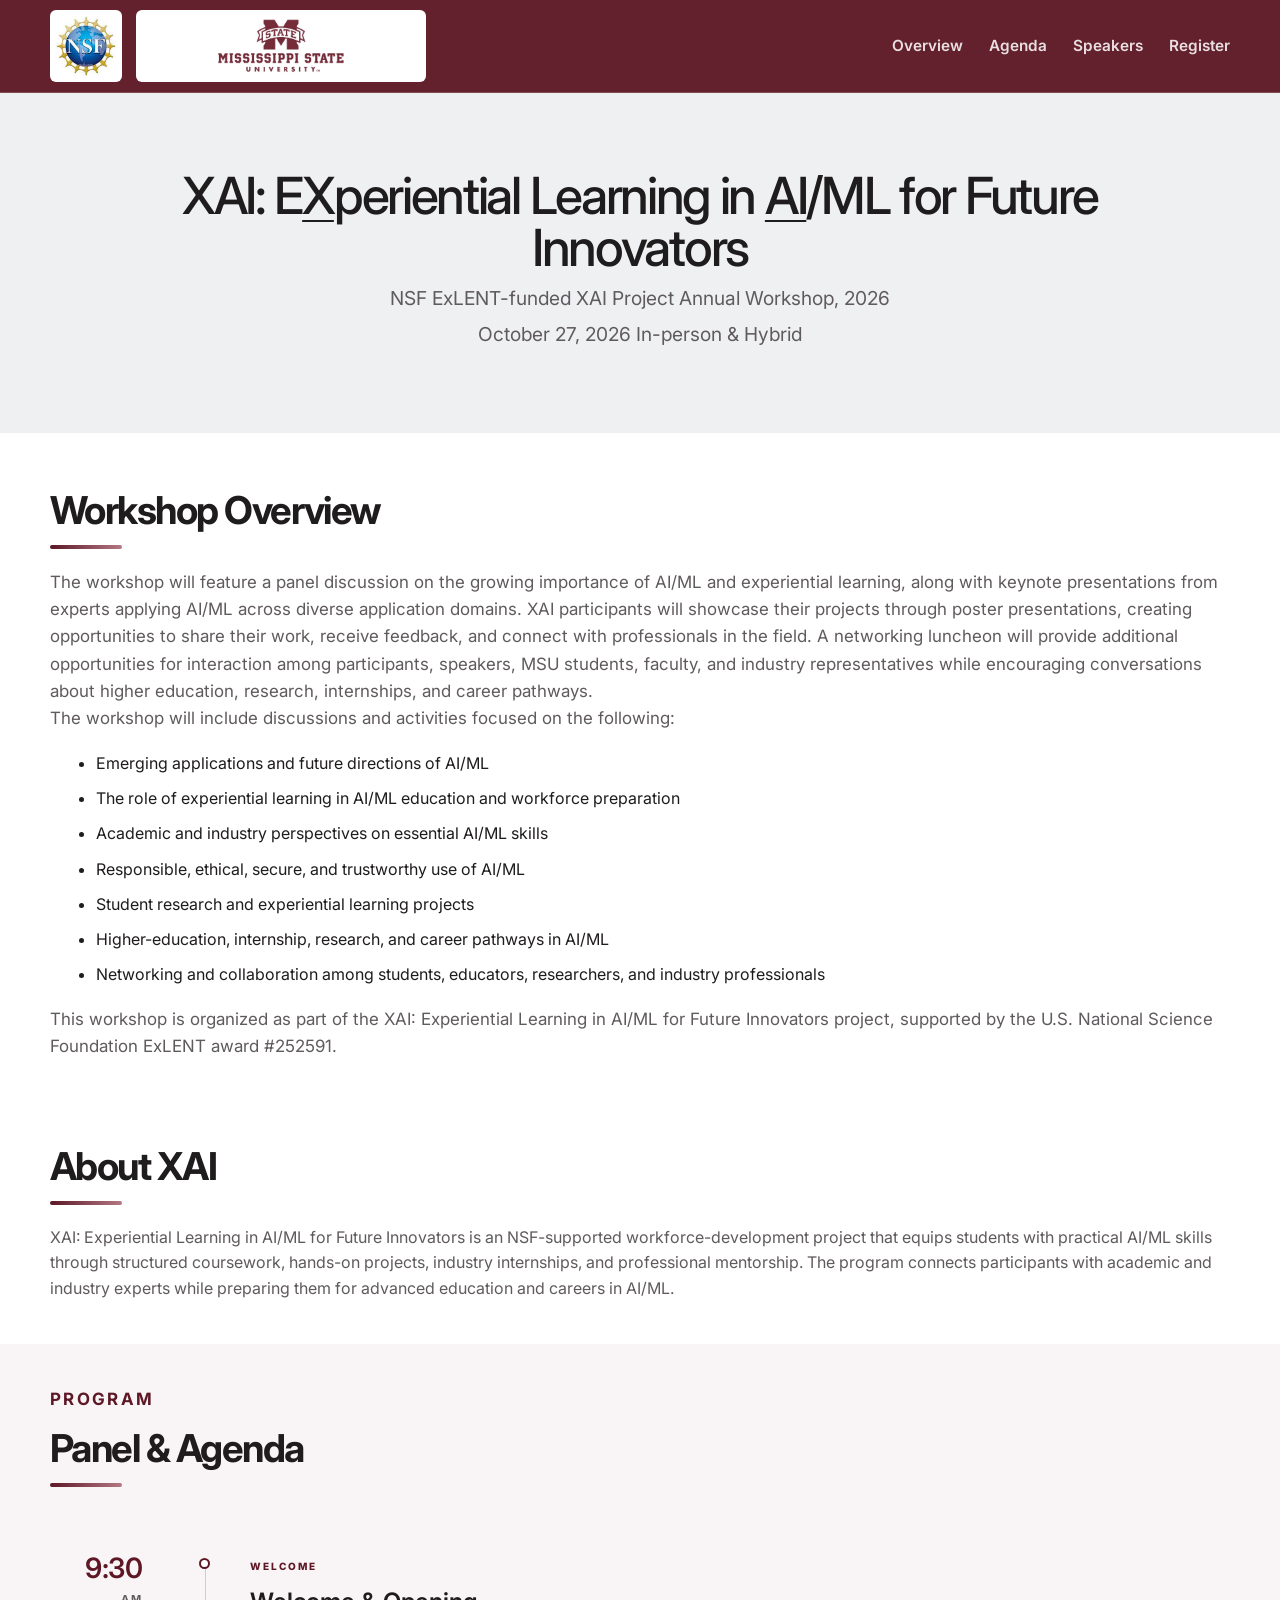
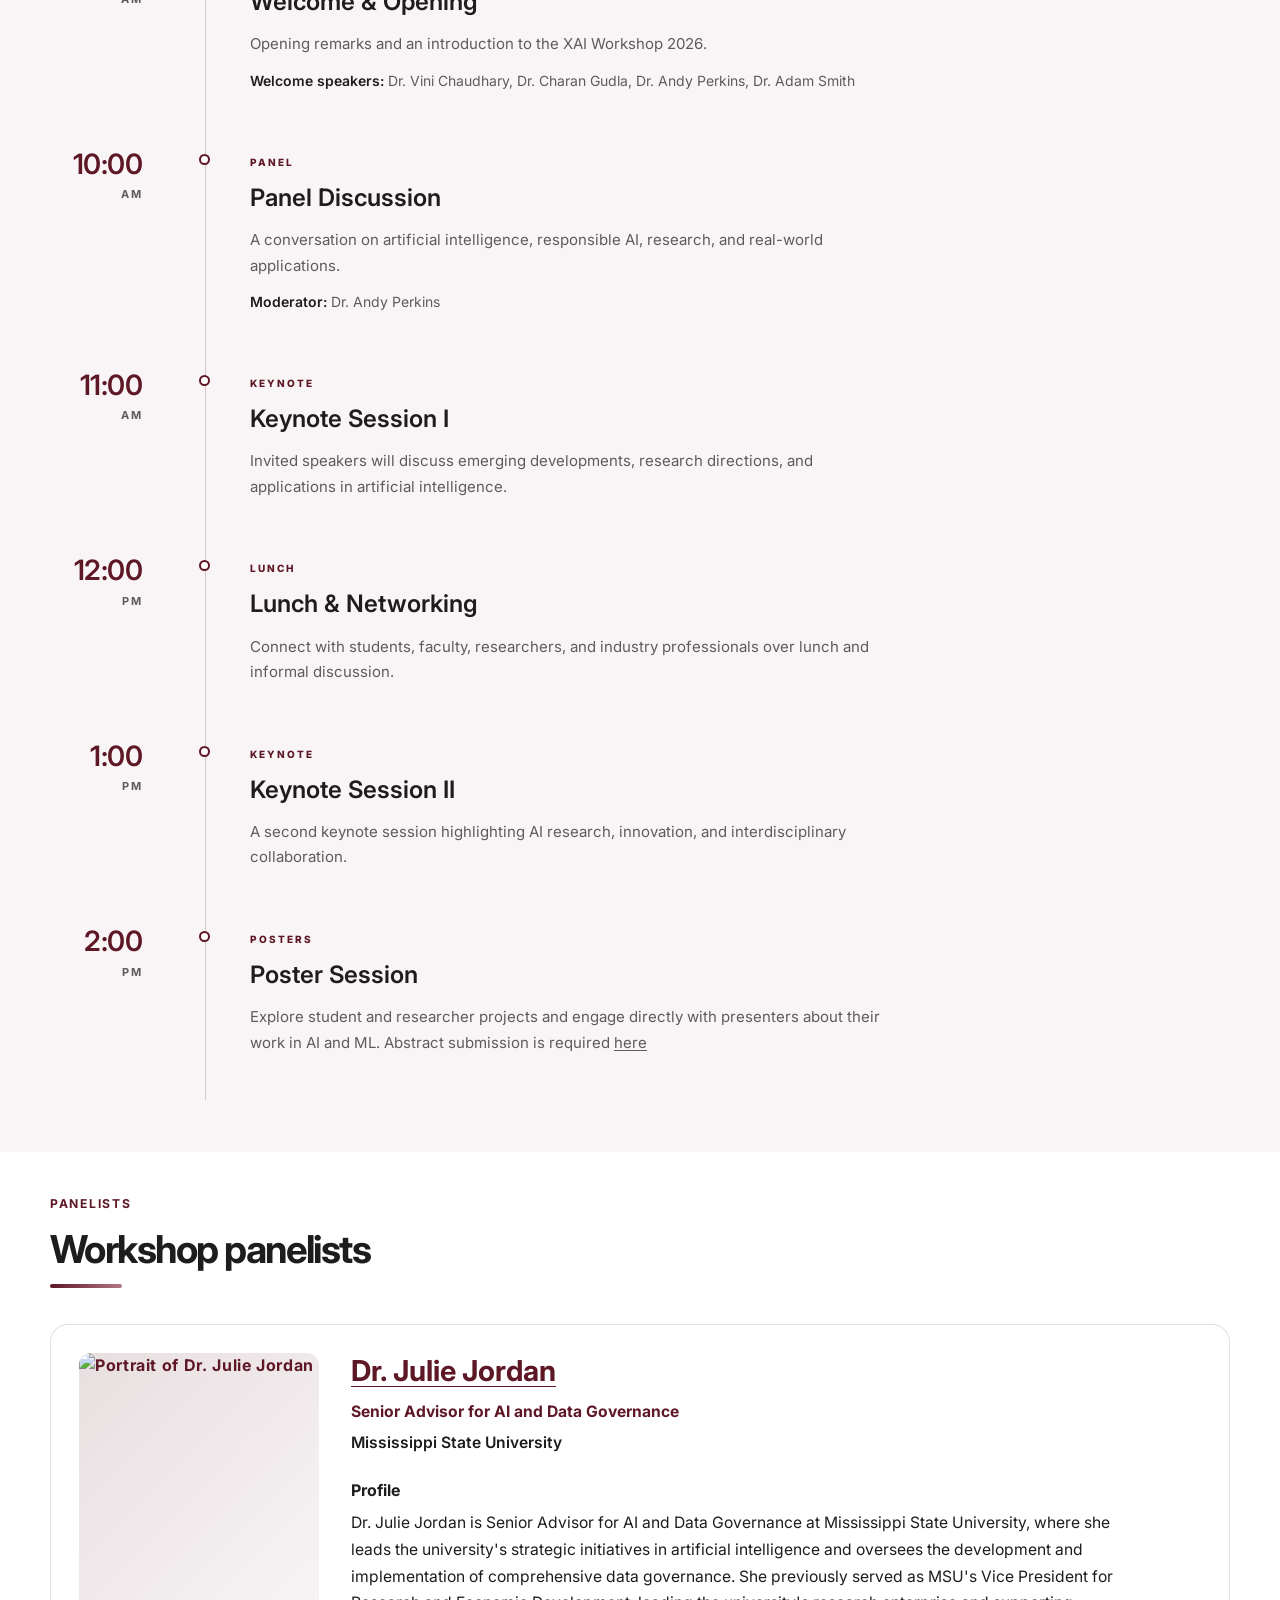
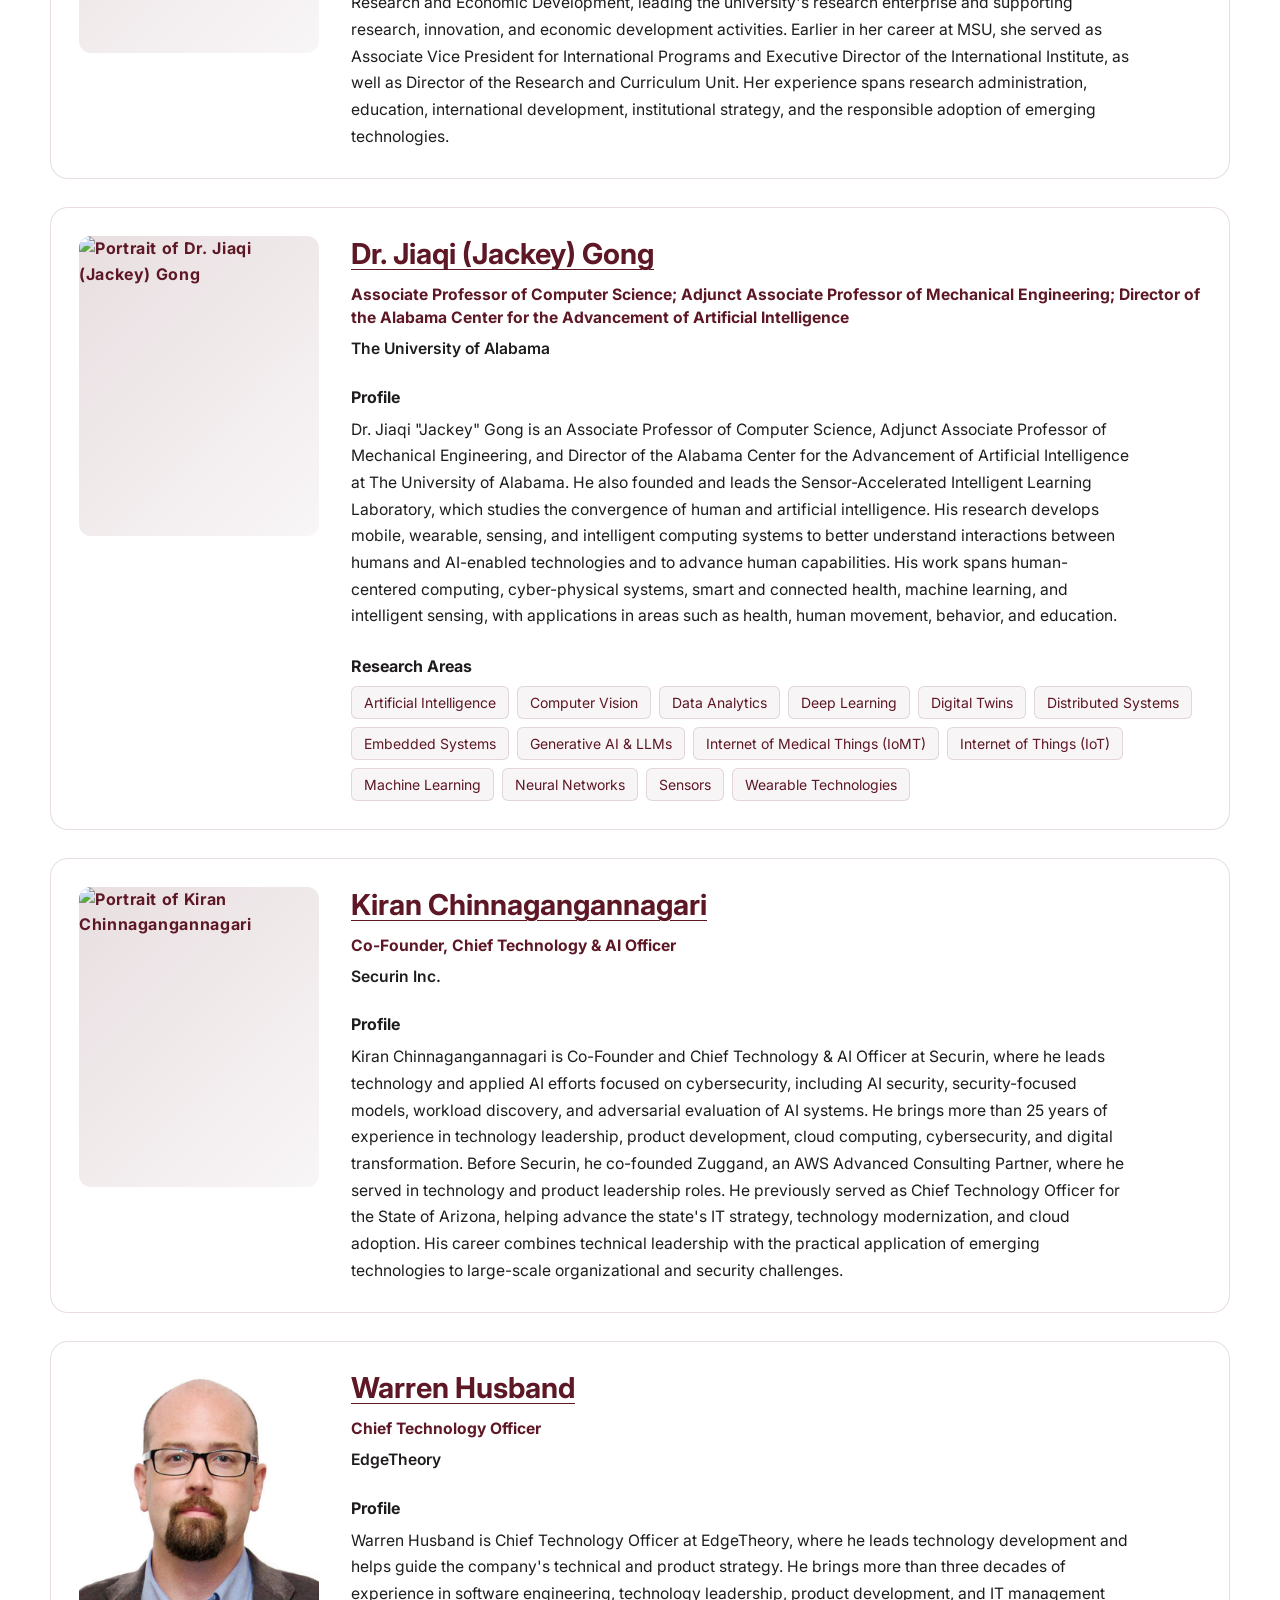
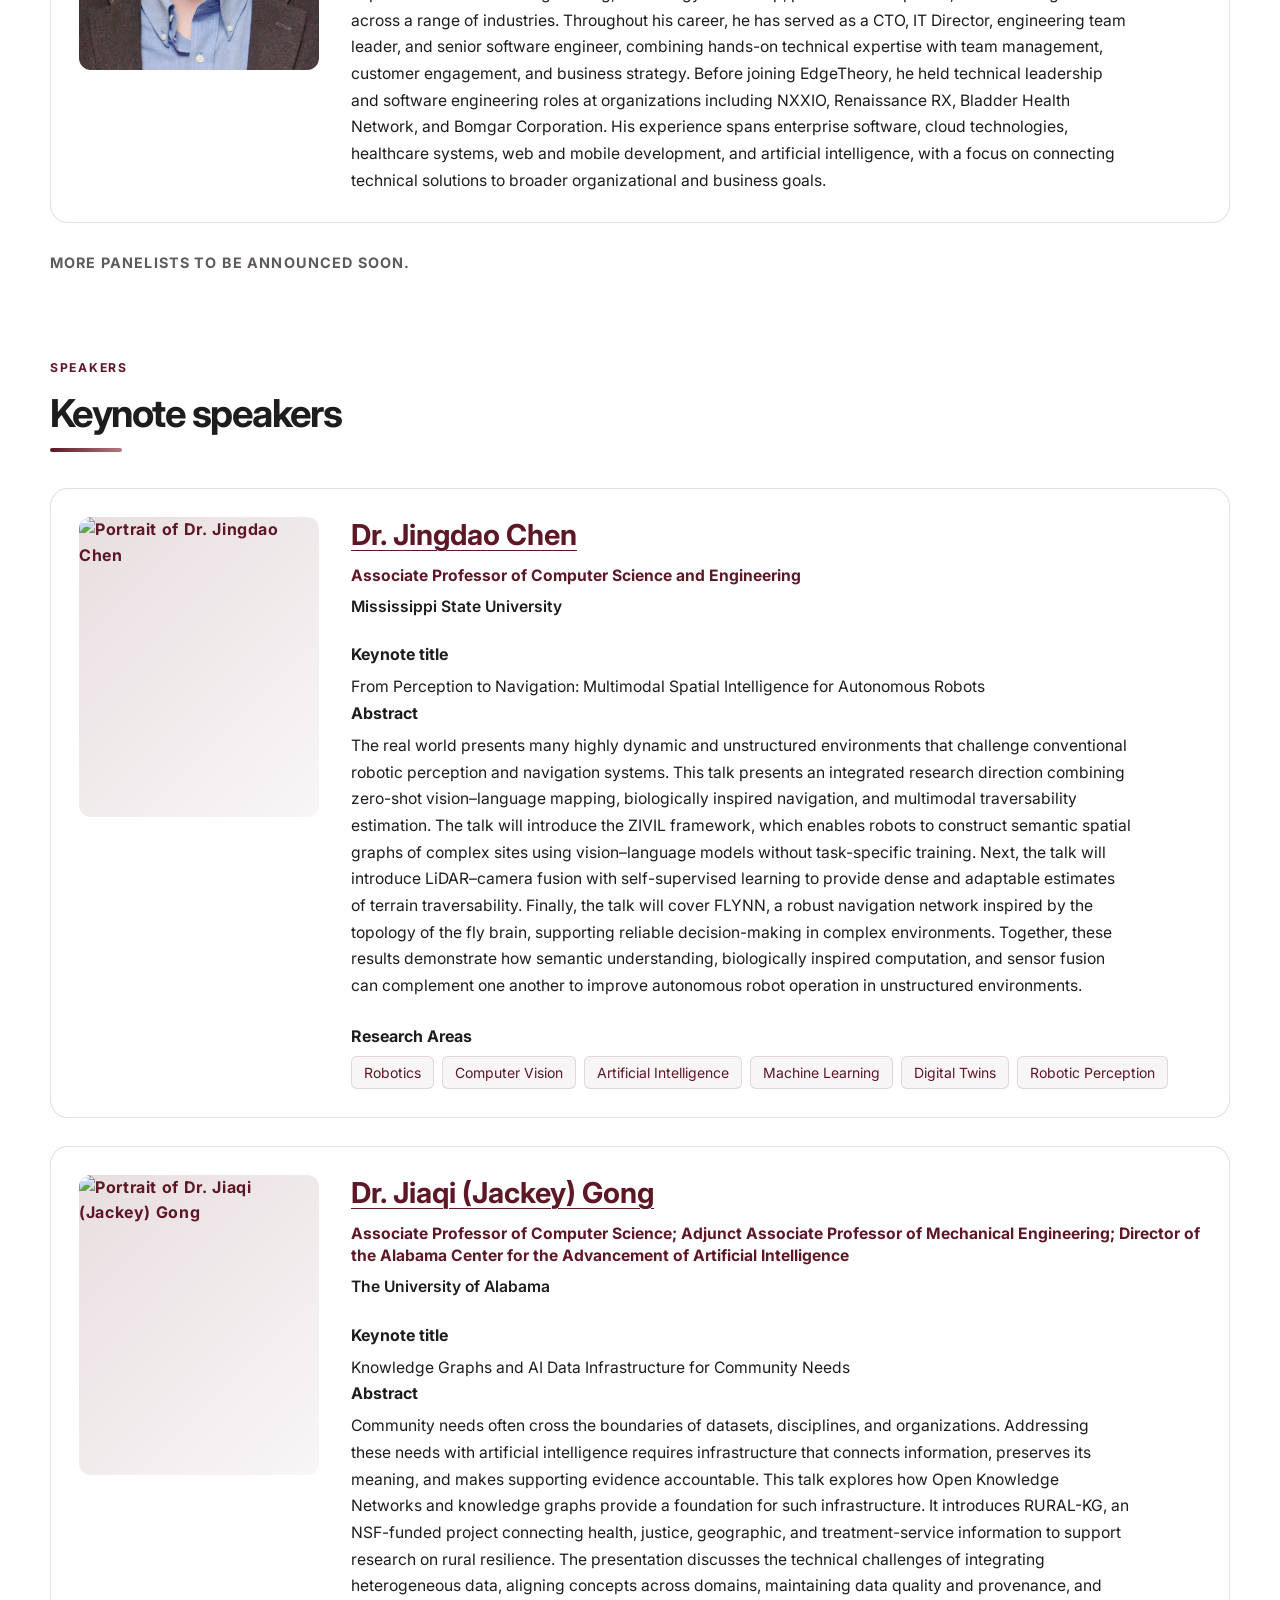
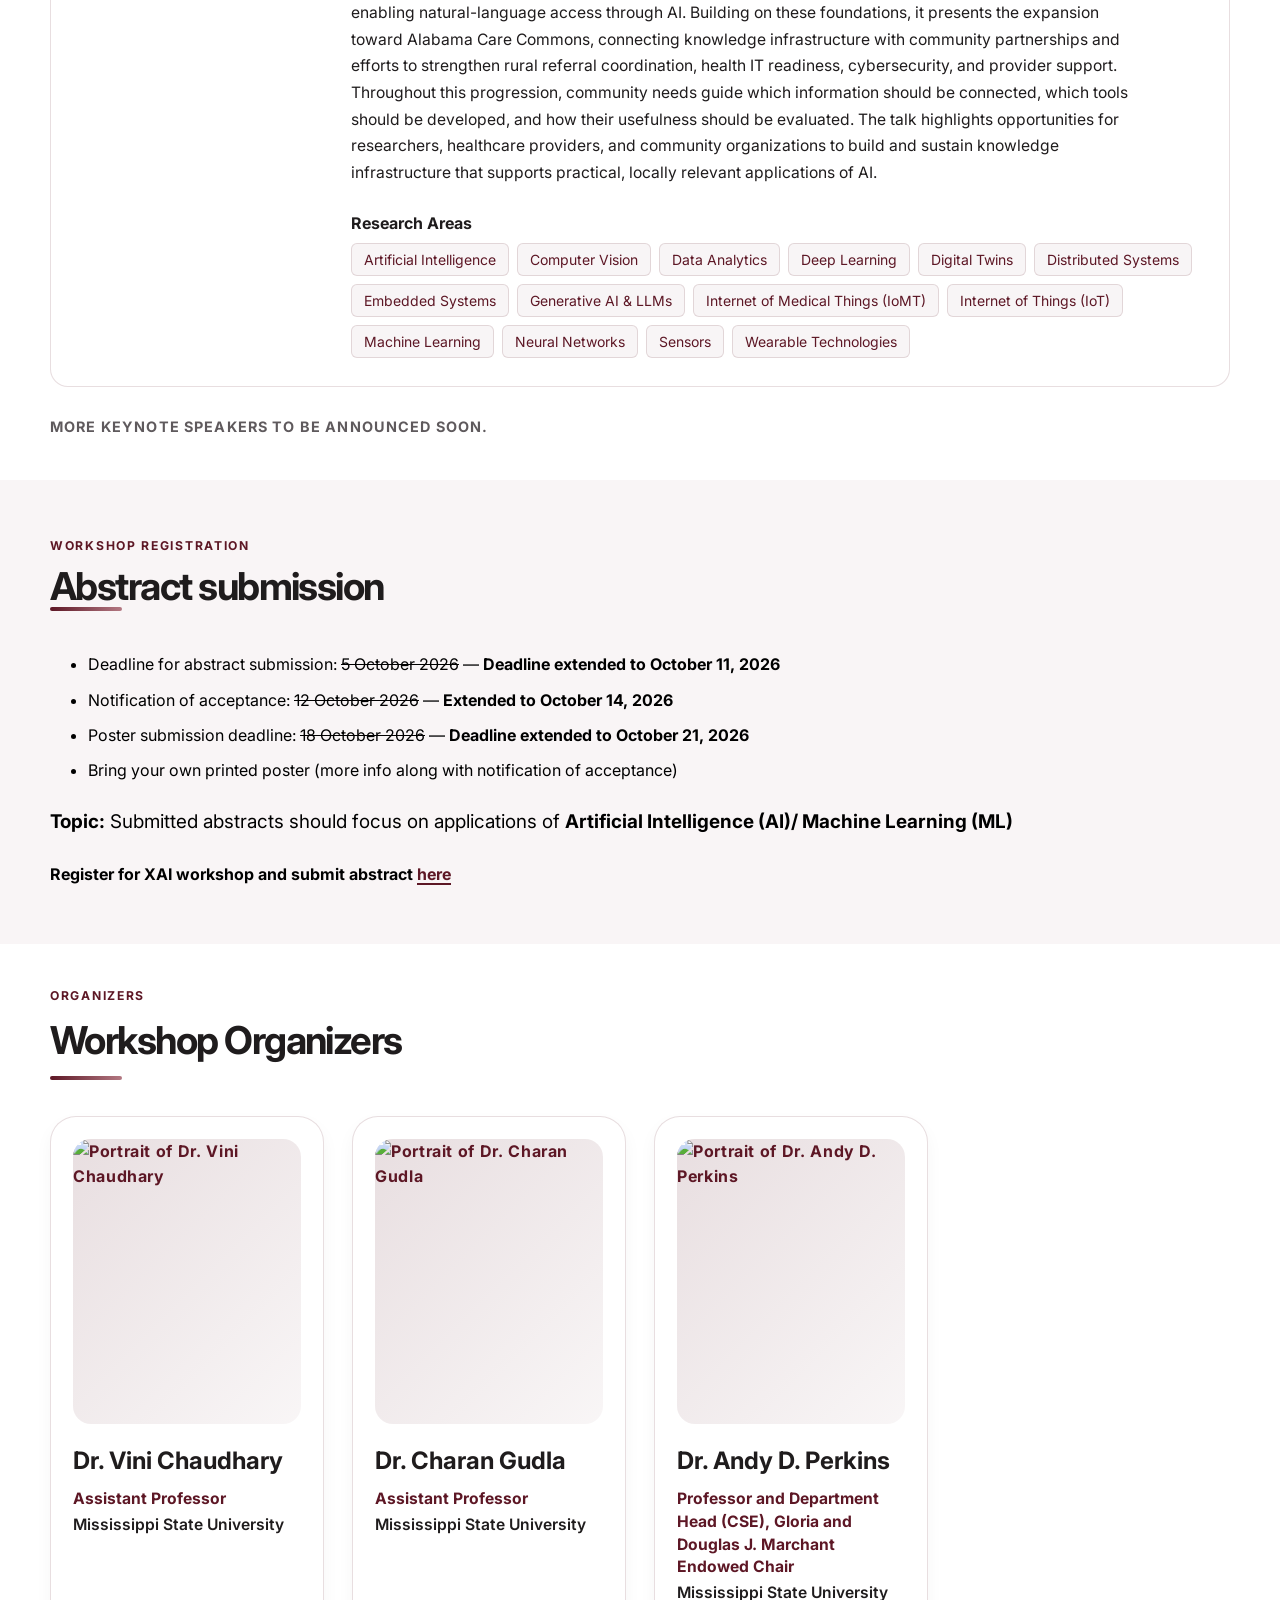
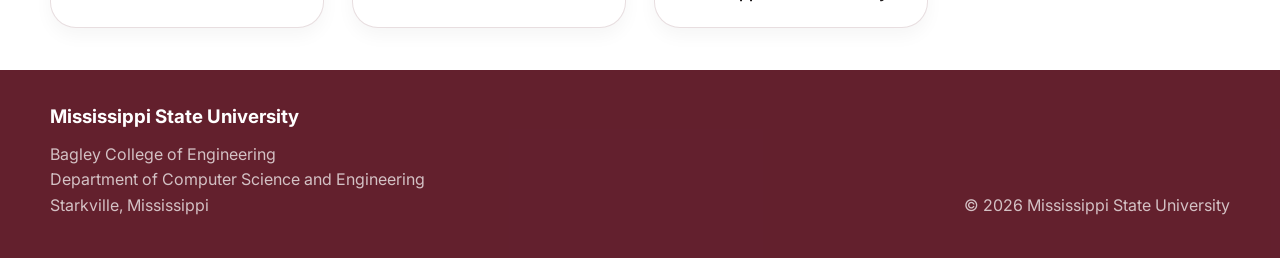
==== commit c1b9a669: "Remove Dr. Rahimi, Add Dr. Gong to Panelists" ====
--- a/index.html
+++ b/index.html
@@ -503,25 +503,34 @@
 
                     <article class="speaker-card profile-card">
                         <div class="speaker-image">
-                            <img src="https://eng.ua.edu/wp-content/uploads/2025/01/2502003_BH_039_Shahram_Rahimi-e1740148052138.jpg"
-                                alt="Portrait of Dr. Shahram Rahimi" loading="lazy">
+                            <img src="https://eng.ua.edu/wp-content/uploads/2020/08/2209032_BH_131_Jiaqi_Gong-e1673381940394.jpg"
+                                alt="Portrait of Dr. Jiaqi (Jackey) Gong" loading="lazy">
                         </div>
                         <div class="profile-content">
-                            <h3><a href="https://eng.ua.edu/eng-directory/dr-shahram-rahimi/" target="_blank" rel="noopener noreferrer">Dr. Shahram Rahimi</a></h3>
-                            <p class="speaker-role">Professor and Head of the Department of Computer Science; Chief Research Computing Officer for High Performance Computing and Data Center</p>
+                            <h3><a href="https://eng.ua.edu/eng-directory/dr-jiaqi-jackey-gong/" target="_blank" rel="noopener noreferrer">Dr. Jiaqi (Jackey) Gong</a></h3>
+                            <p class="speaker-role">Associate Professor of Computer Science; Adjunct Associate Professor of Mechanical Engineering; Director of the Alabama Center for the Advancement of Artificial Intelligence</p>
                             <p class="speaker-affiliation">The University of Alabama</p>
                             <div class="profile-bio">
                                 <h4>Profile</h4>
-                                <p>Dr. Shahram Rahimi is Professor and Head of the Department of Computer Science at The University of Alabama and serves as Chief Research Computing Officer for the university's High Performance Computing and Data Center. His work spans artificial intelligence, machine learning, generative AI, optimization, decision-making, and advanced computing. Previously, he was the Gloria and Douglas Marchant Endowed Chair Professor and Head of the Department of Computer Science and Engineering at Mississippi State University. Rahimi has an extensive background in both academia and industry, including consulting for NASA and IBM. He has published more than 280 peer-reviewed articles, holds several patents, and has served as principal investigator on more than $25 million in federally and industry-funded research projects.</p>
+                                <p>Dr. Jiaqi "Jackey" Gong is an Associate Professor of Computer Science, Adjunct Associate Professor of Mechanical Engineering, and Director of the Alabama Center for the Advancement of Artificial Intelligence at The University of Alabama. He also founded and leads the Sensor-Accelerated Intelligent Learning Laboratory, which studies the convergence of human and artificial intelligence. His research develops mobile, wearable, sensing, and intelligent computing systems to better understand interactions between humans and AI-enabled technologies and to advance human capabilities. His work spans human-centered computing, cyber-physical systems, smart and connected health, machine learning, and intelligent sensing, with applications in areas such as health, human movement, behavior, and education.</p>
                             </div>
                             <div class="profile-research">
                                 <h4>Research Areas</h4>
                                 <ul class="research-tags">
                                     <li>Artificial Intelligence</li>
+                                    <li>Computer Vision</li>
+                                    <li>Data Analytics</li>
+                                    <li>Deep Learning</li>
+                                    <li>Digital Twins</li>
+                                    <li>Distributed Systems</li>
+                                    <li>Embedded Systems</li>
                                     <li>Generative AI &amp; LLMs</li>
-                                    <li>Computer Science Education</li>
-                                    <li>Multi-criterion Optimization and Decision-making</li>
-                                    <li>Quantum Computing</li>
+                                    <li>Internet of Medical Things (IoMT)</li>
+                                    <li>Internet of Things (IoT)</li>
+                                    <li>Machine Learning</li>
+                                    <li>Neural Networks</li>
+                                    <li>Sensors</li>
+                                    <li>Wearable Technologies</li>
                                 </ul>
                             </div>
                         </div>
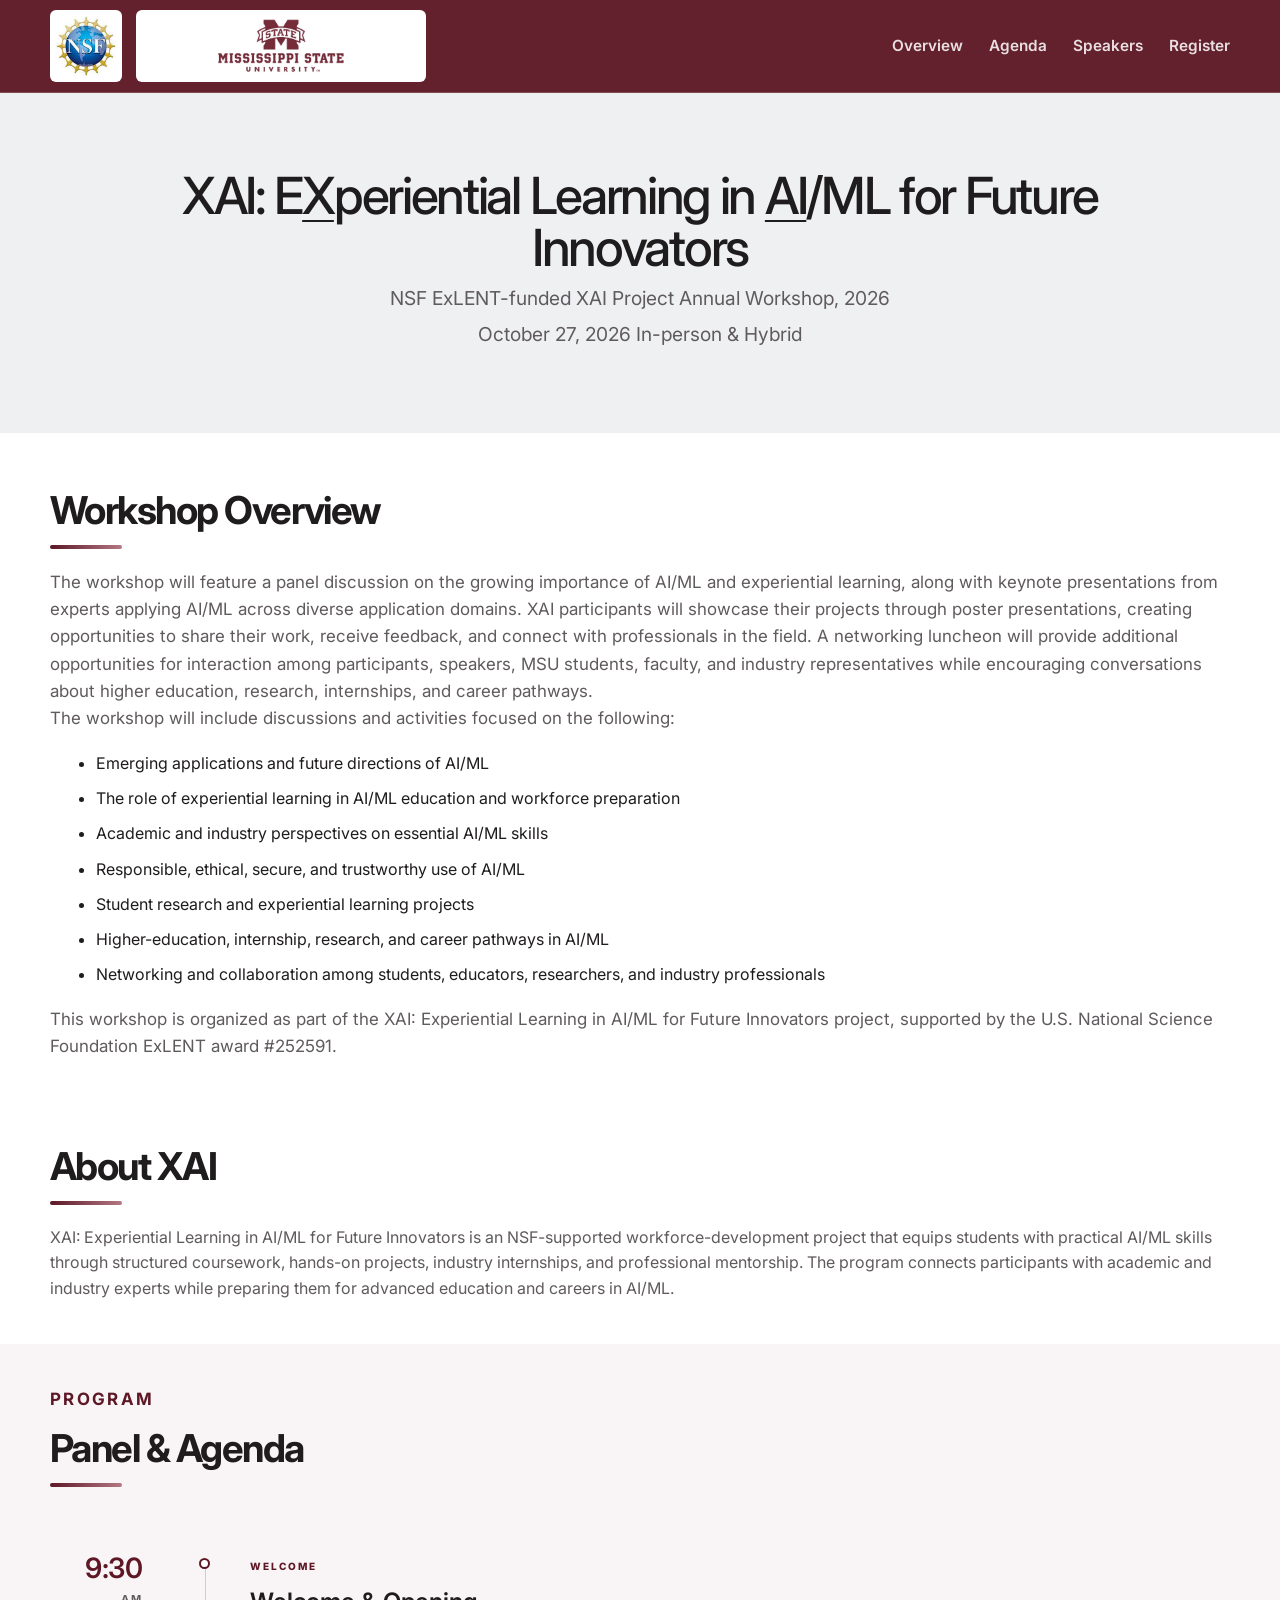
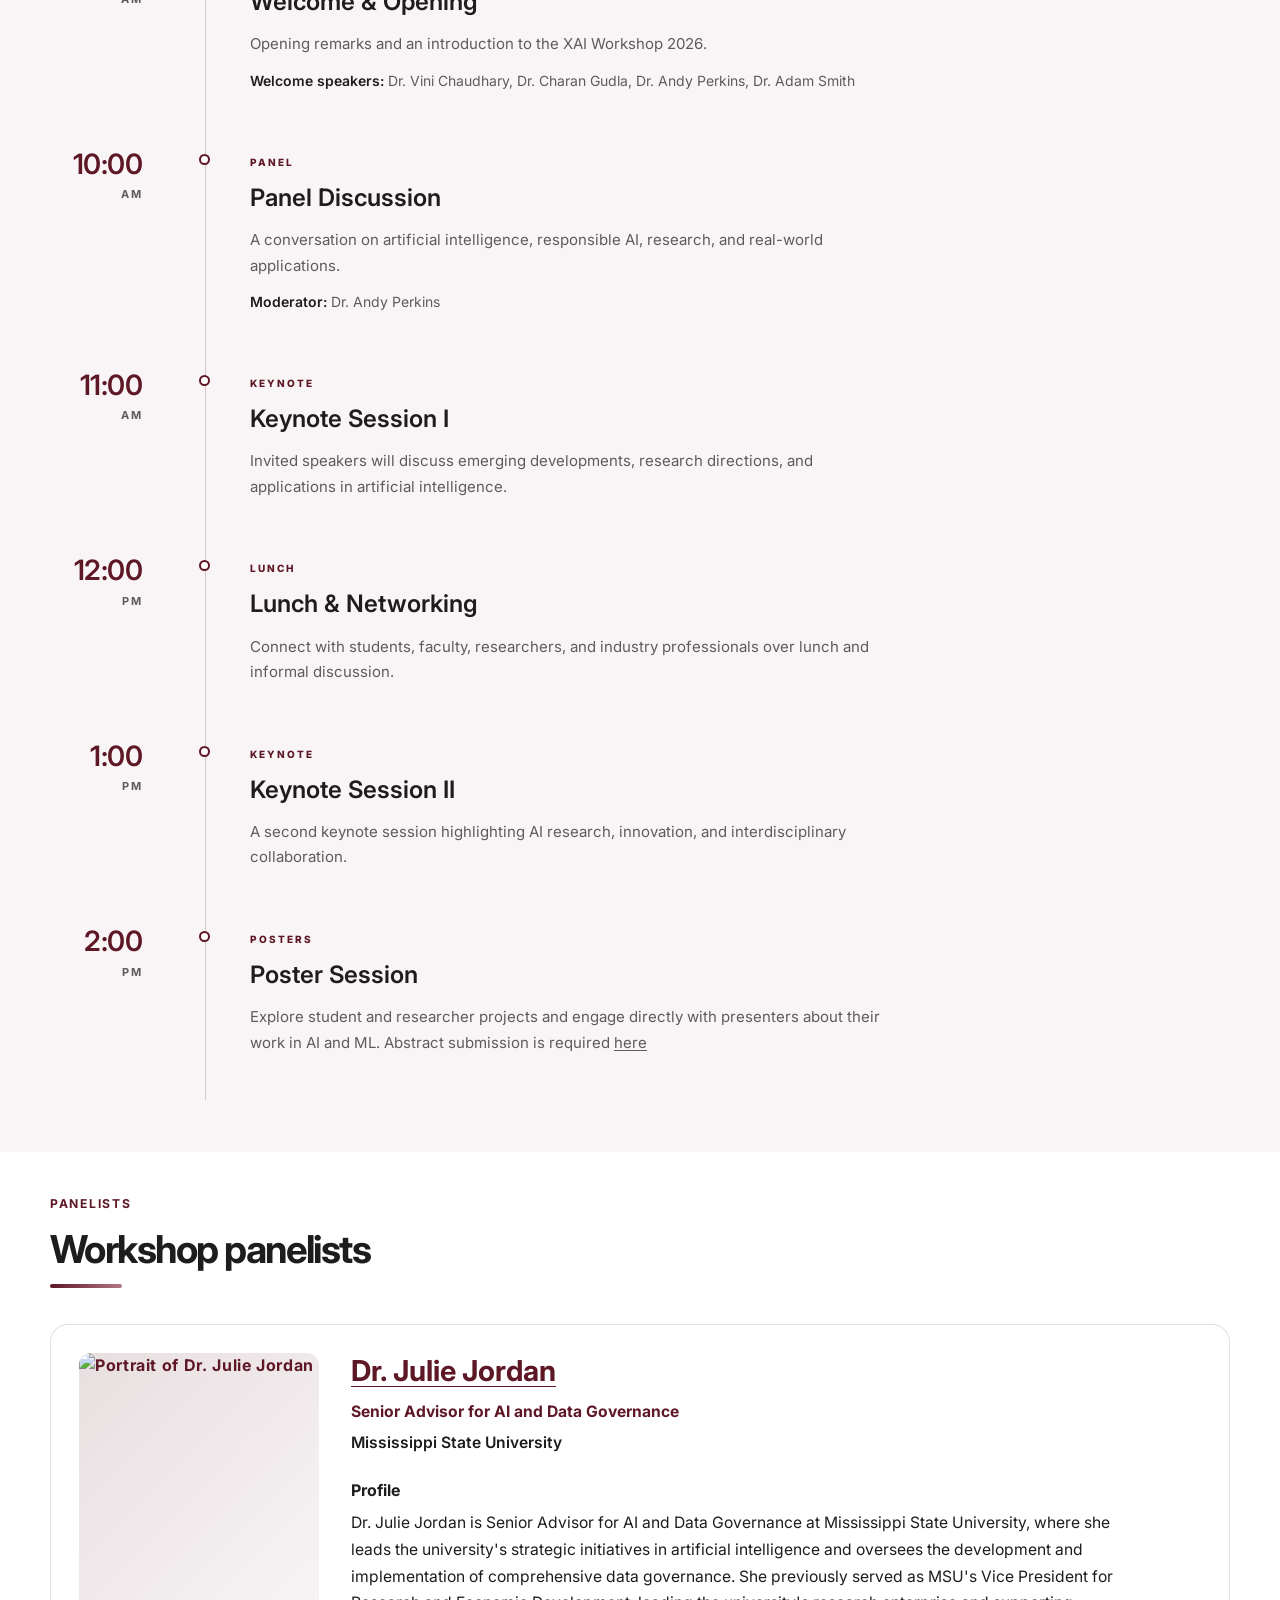
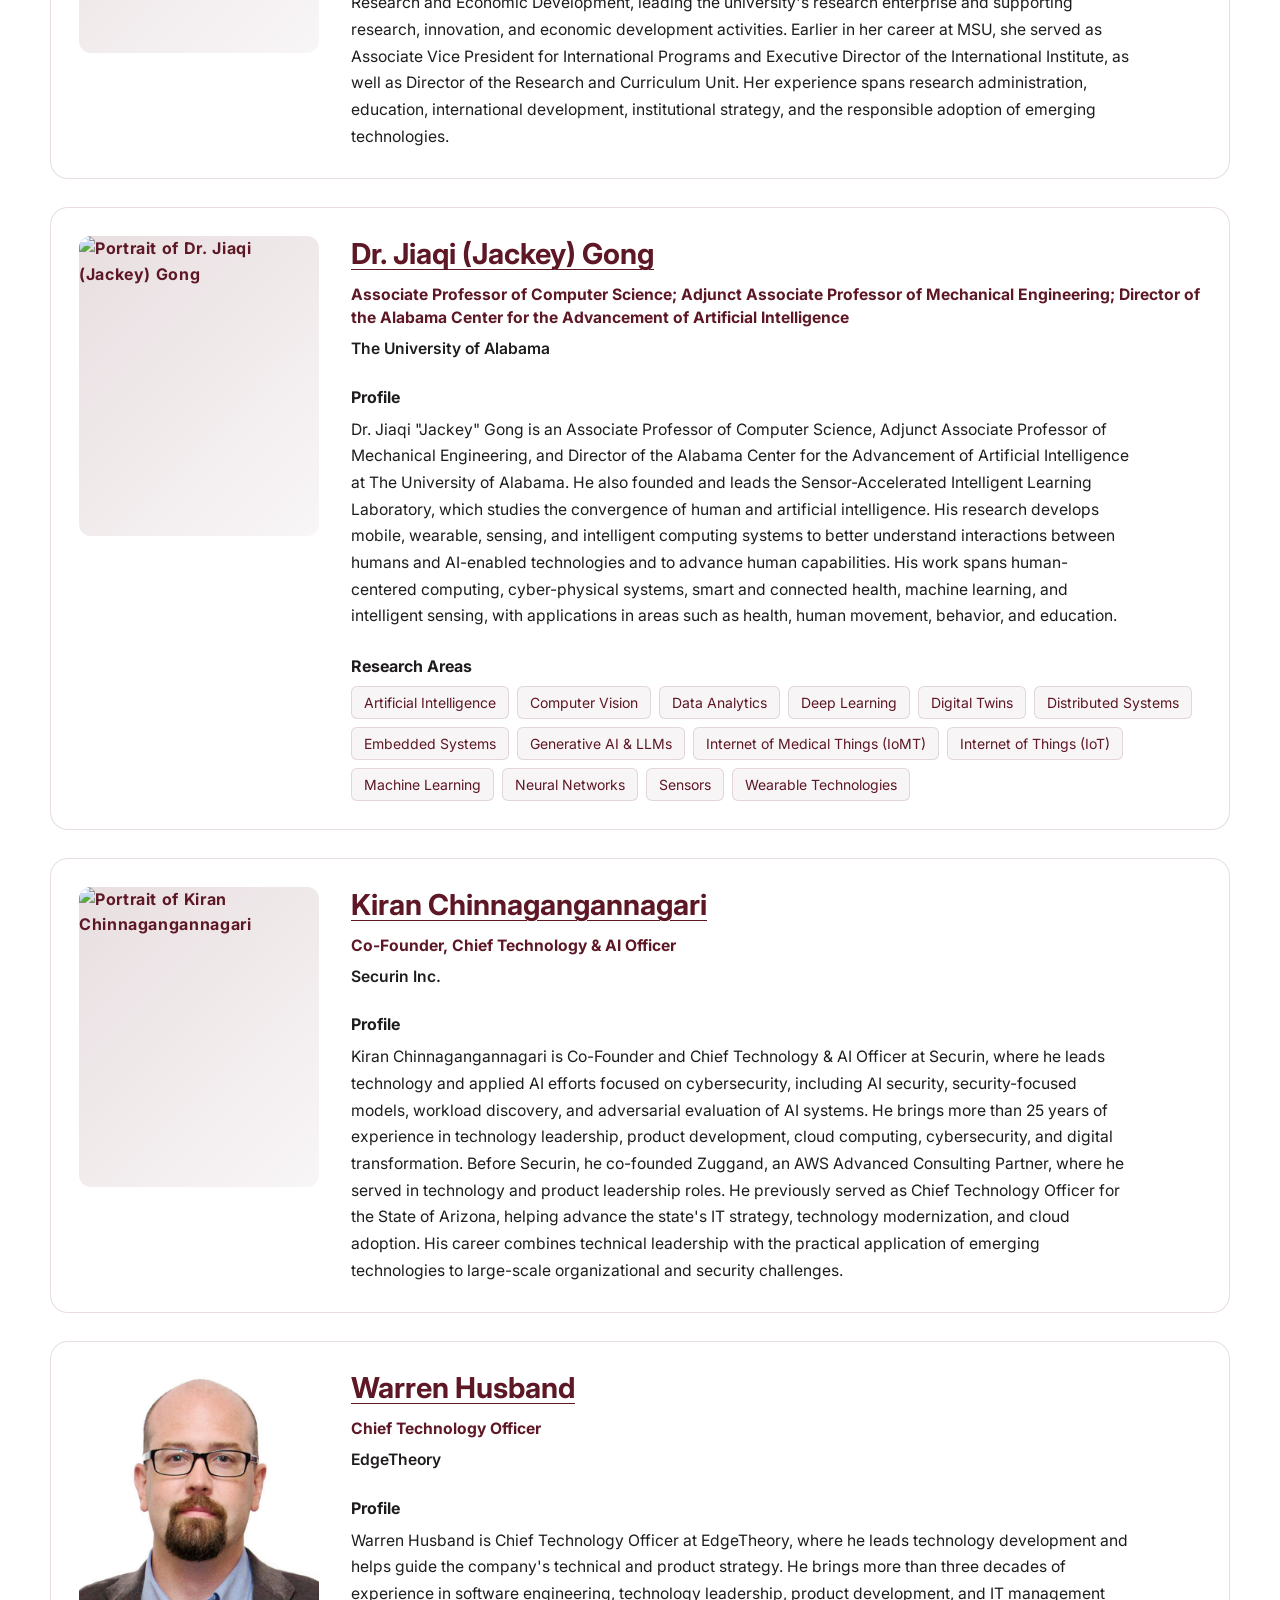
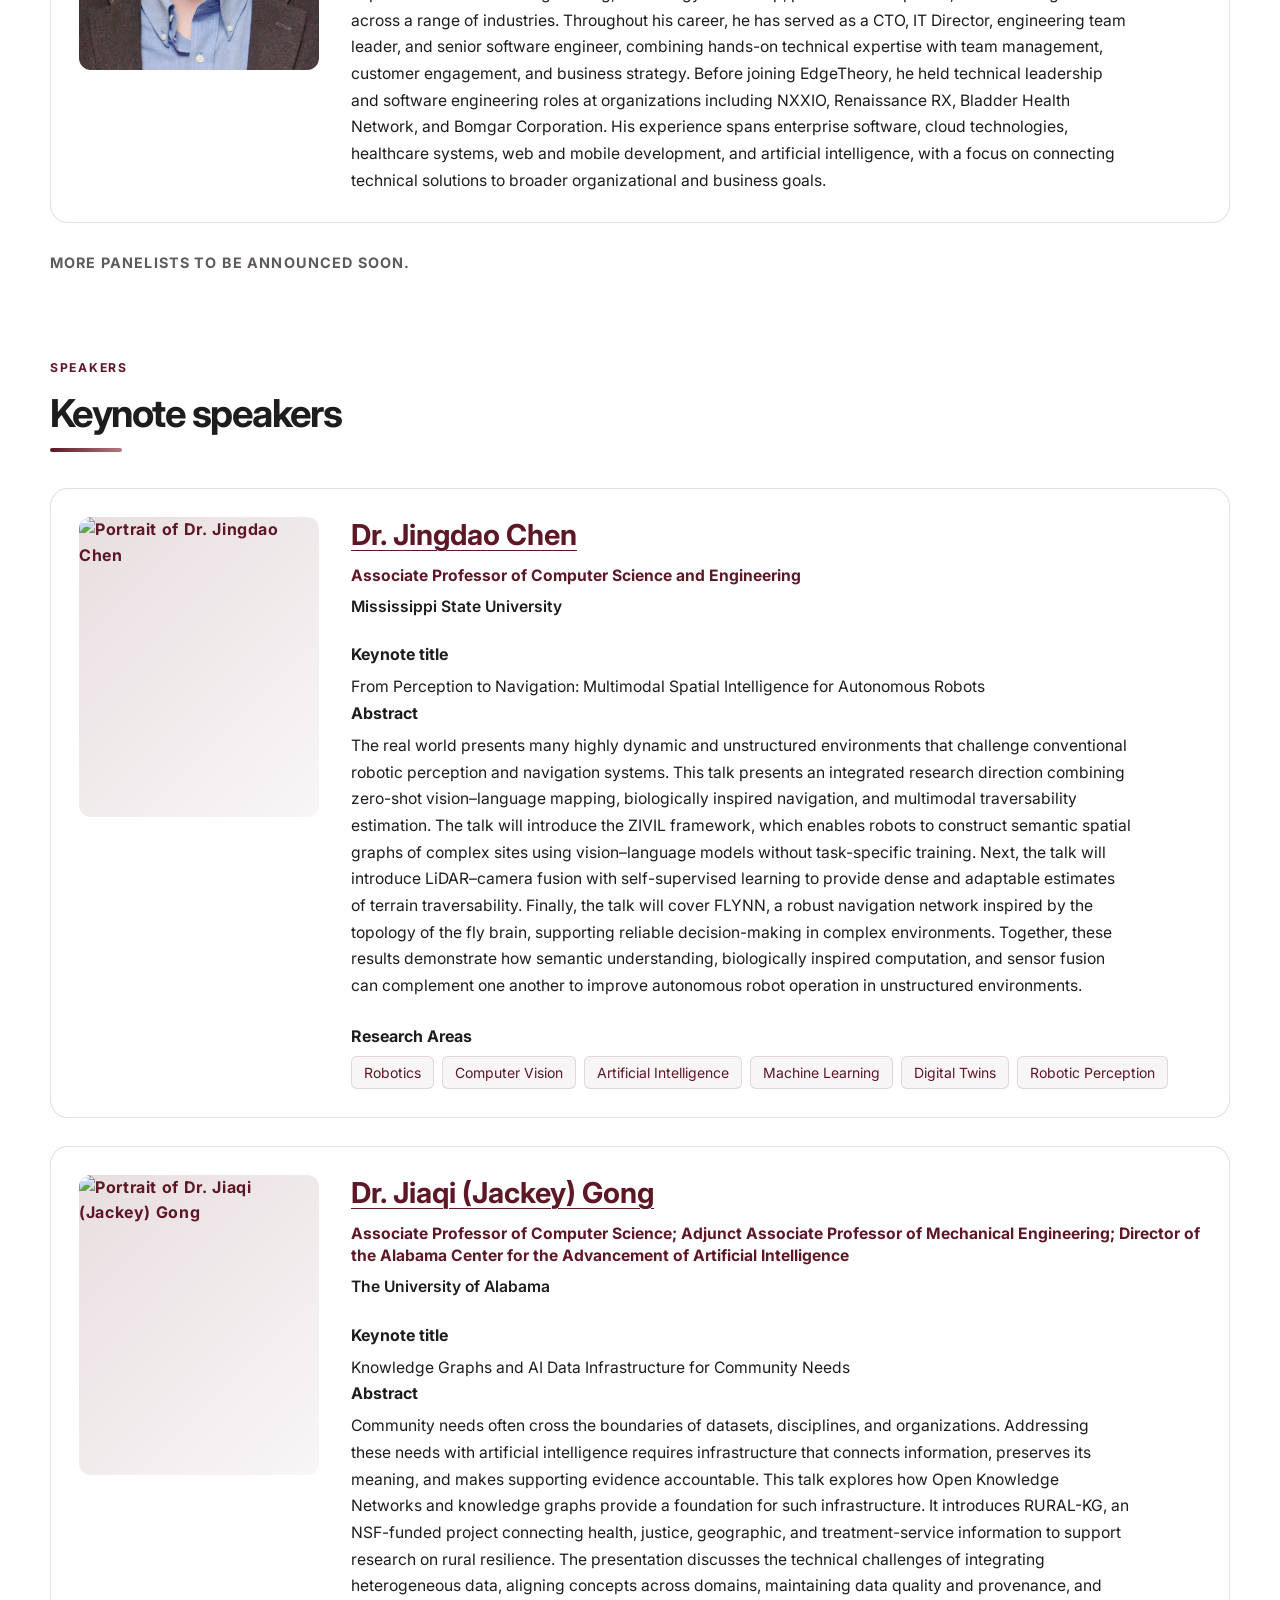
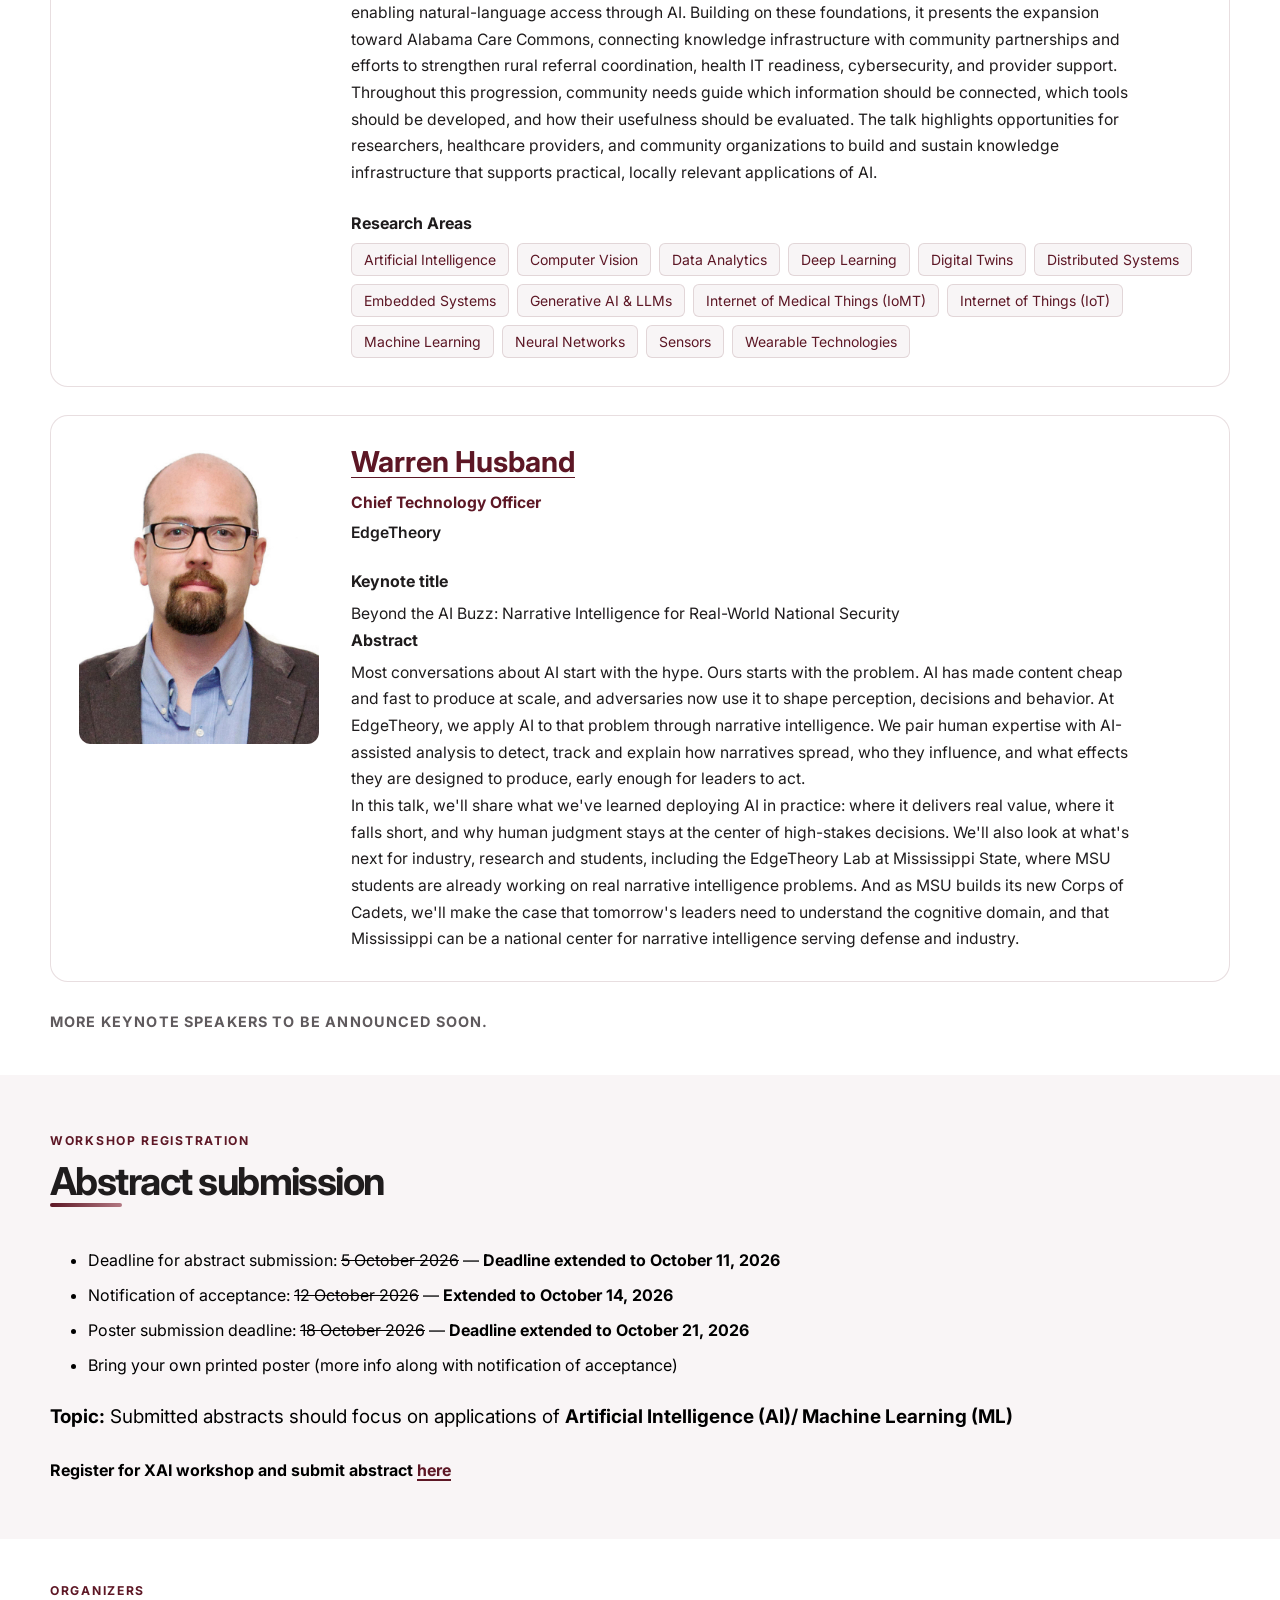
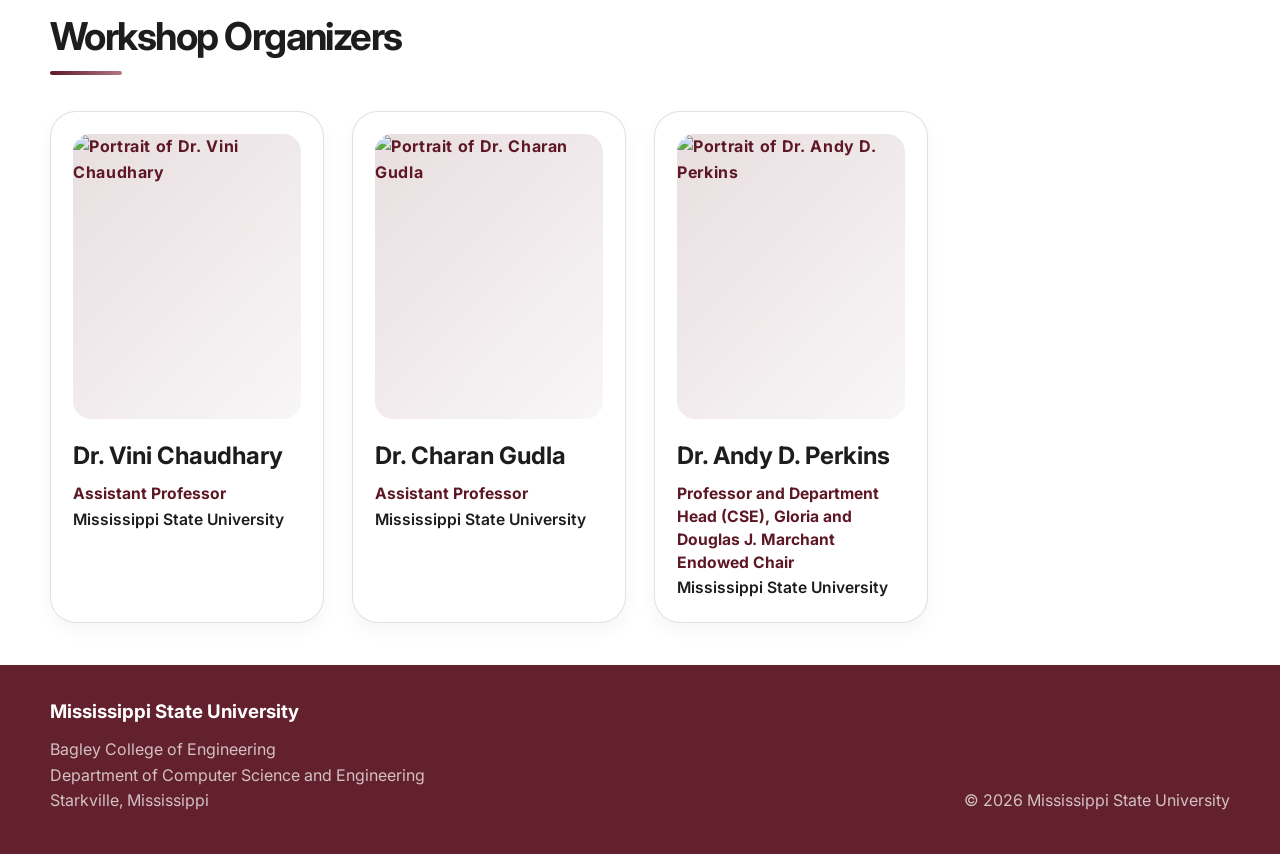
==== commit 7d7ca23b: "Add Warren Husband as Keynote Speaker" ====
--- a/index.html
+++ b/index.html
@@ -667,6 +667,25 @@
                         </div>
                     </article>
 
+                    <article class="speaker-card profile-card">
+                        <div class="speaker-image">
+                            <img src="assets/warren-husband.jpg"
+                                alt="Portrait of Warren Husband" loading="lazy">
+                        </div>
+                        <div class="profile-content">
+                            <h3><a href="https://www.linkedin.com/in/warren-husband/" target="_blank" rel="noopener noreferrer">Warren Husband</a></h3>
+                            <p class="speaker-role">Chief Technology Officer</p>
+                            <p class="speaker-affiliation">EdgeTheory</p>
+                            <div class="profile-bio">
+                                <h4>Keynote title</h4>
+                                <p>Beyond the AI Buzz: Narrative Intelligence for Real-World National Security</p>
+                                <h4>Abstract</h4>
+                                <p>Most conversations about AI start with the hype. Ours starts with the problem. AI has made content cheap and fast to produce at scale, and adversaries now use it to shape perception, decisions and behavior. At EdgeTheory, we apply AI to that problem through narrative intelligence. We pair human expertise with AI-assisted analysis to detect, track and explain how narratives spread, who they influence, and what effects they are designed to produce, early enough for leaders to act.</p>
+                                <p>In this talk, we'll share what we've learned deploying AI in practice: where it delivers real value, where it falls short, and why human judgment stays at the center of high-stakes decisions. We'll also look at what's next for industry, research and students, including the EdgeTheory Lab at Mississippi State, where MSU students are already working on real narrative intelligence problems. And as MSU builds its new Corps of Cadets, we'll make the case that tomorrow's leaders need to understand the cognitive domain, and that Mississippi can be a national center for narrative intelligence serving defense and industry.</p>
+                            </div>
+                        </div>
+                    </article>
+
                 </div>
 
                 <p class="speaker-announcement">
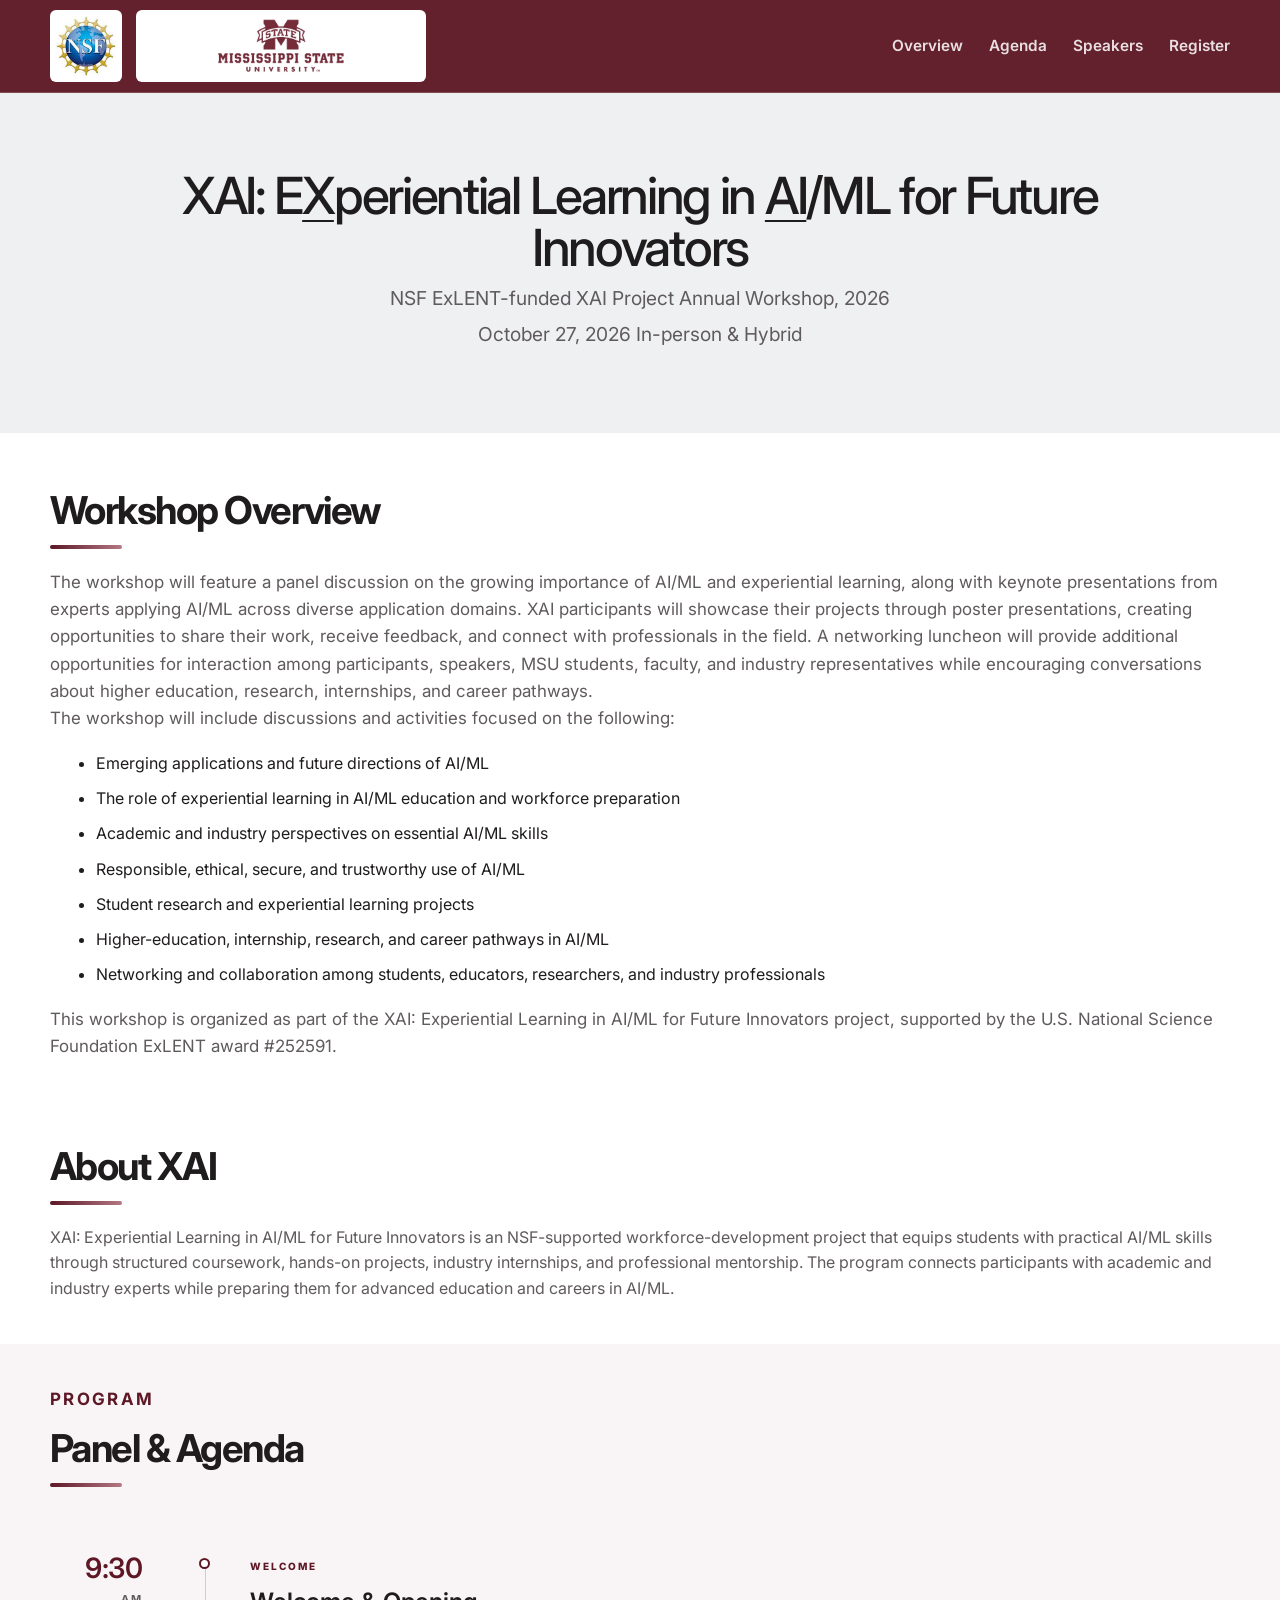
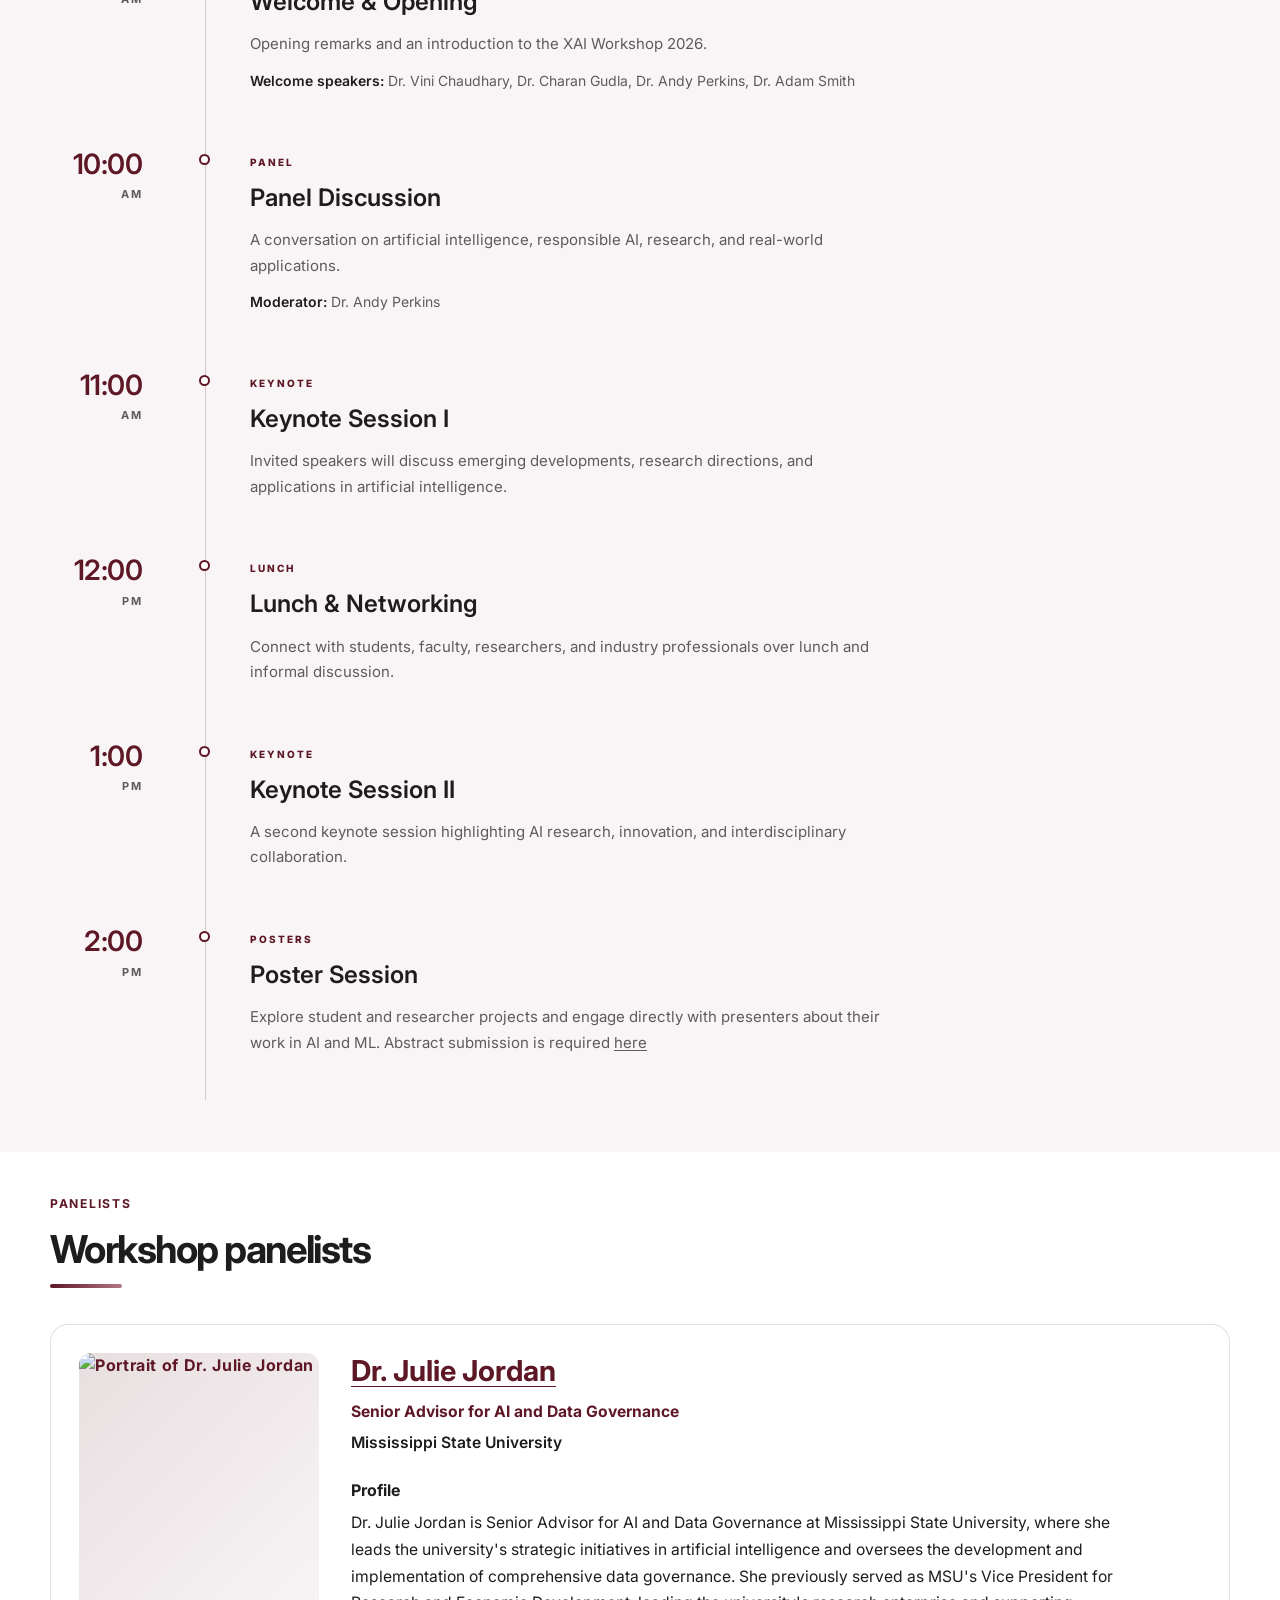
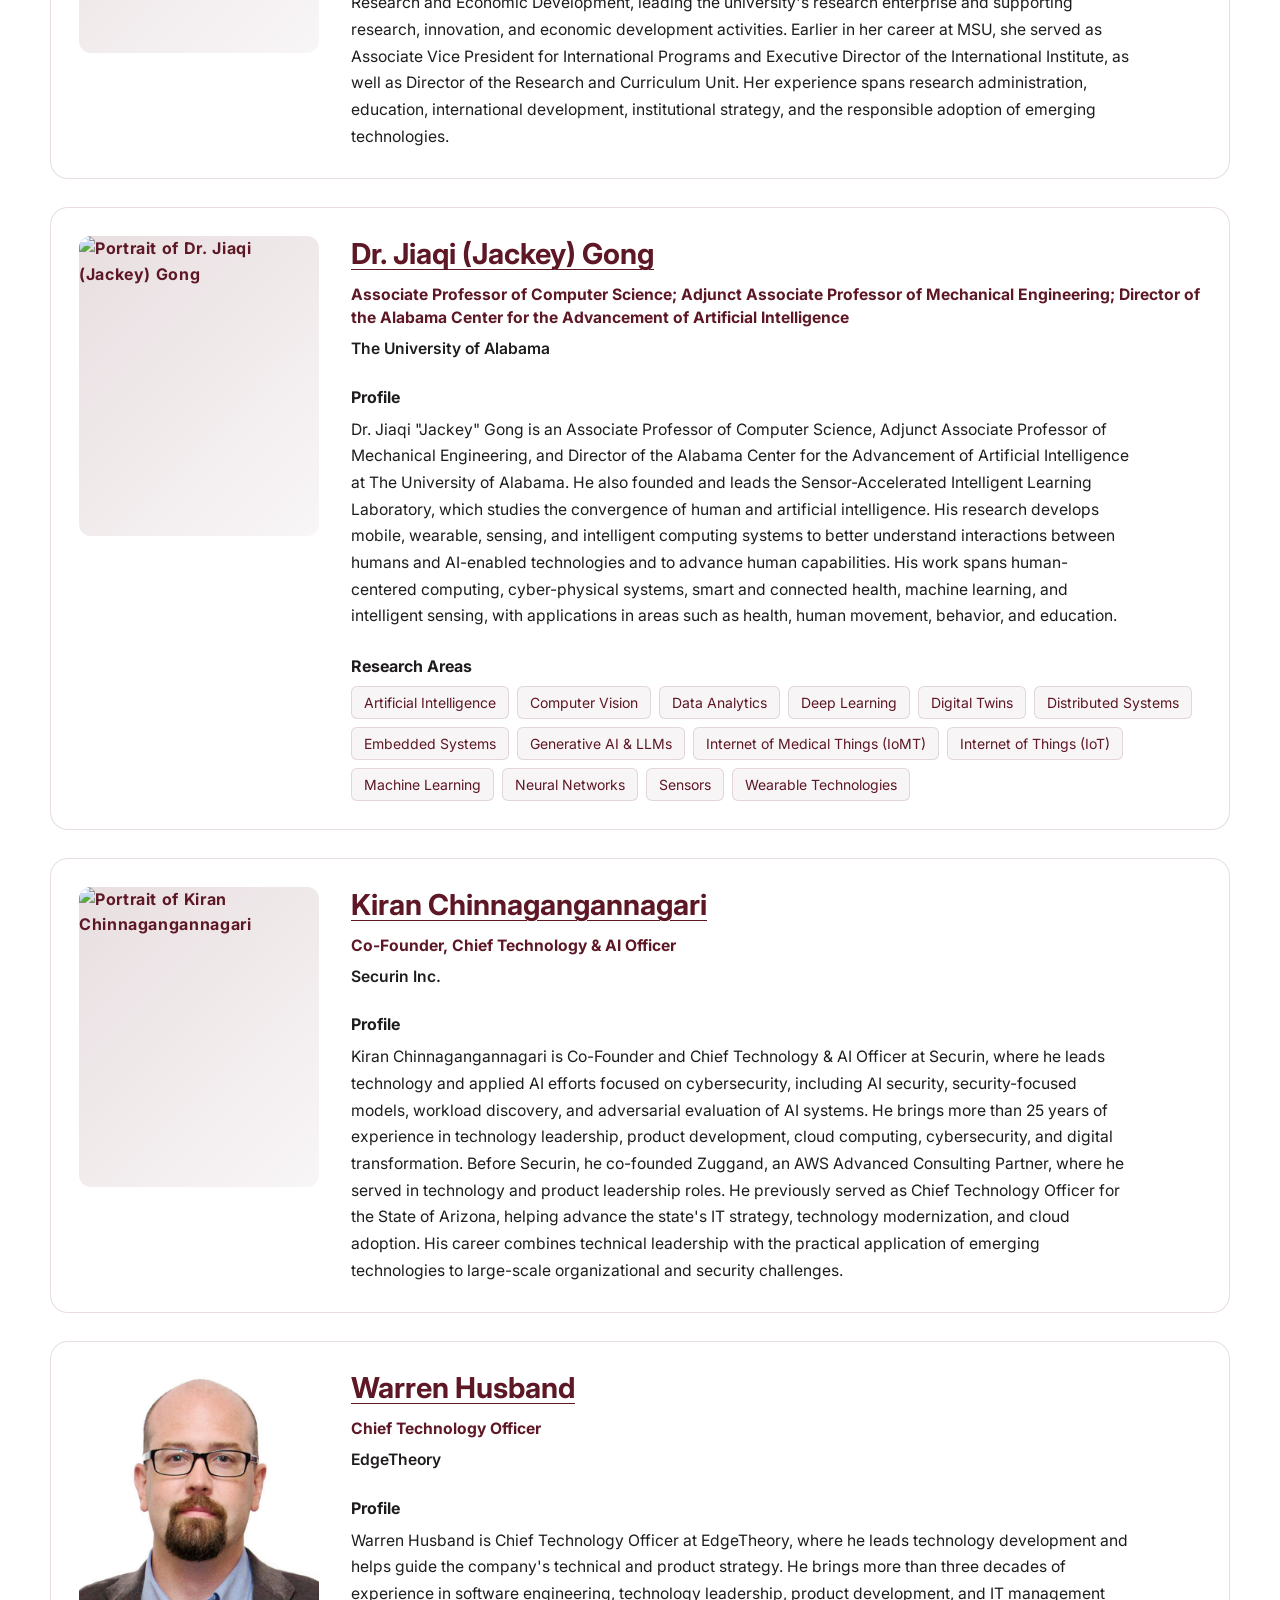
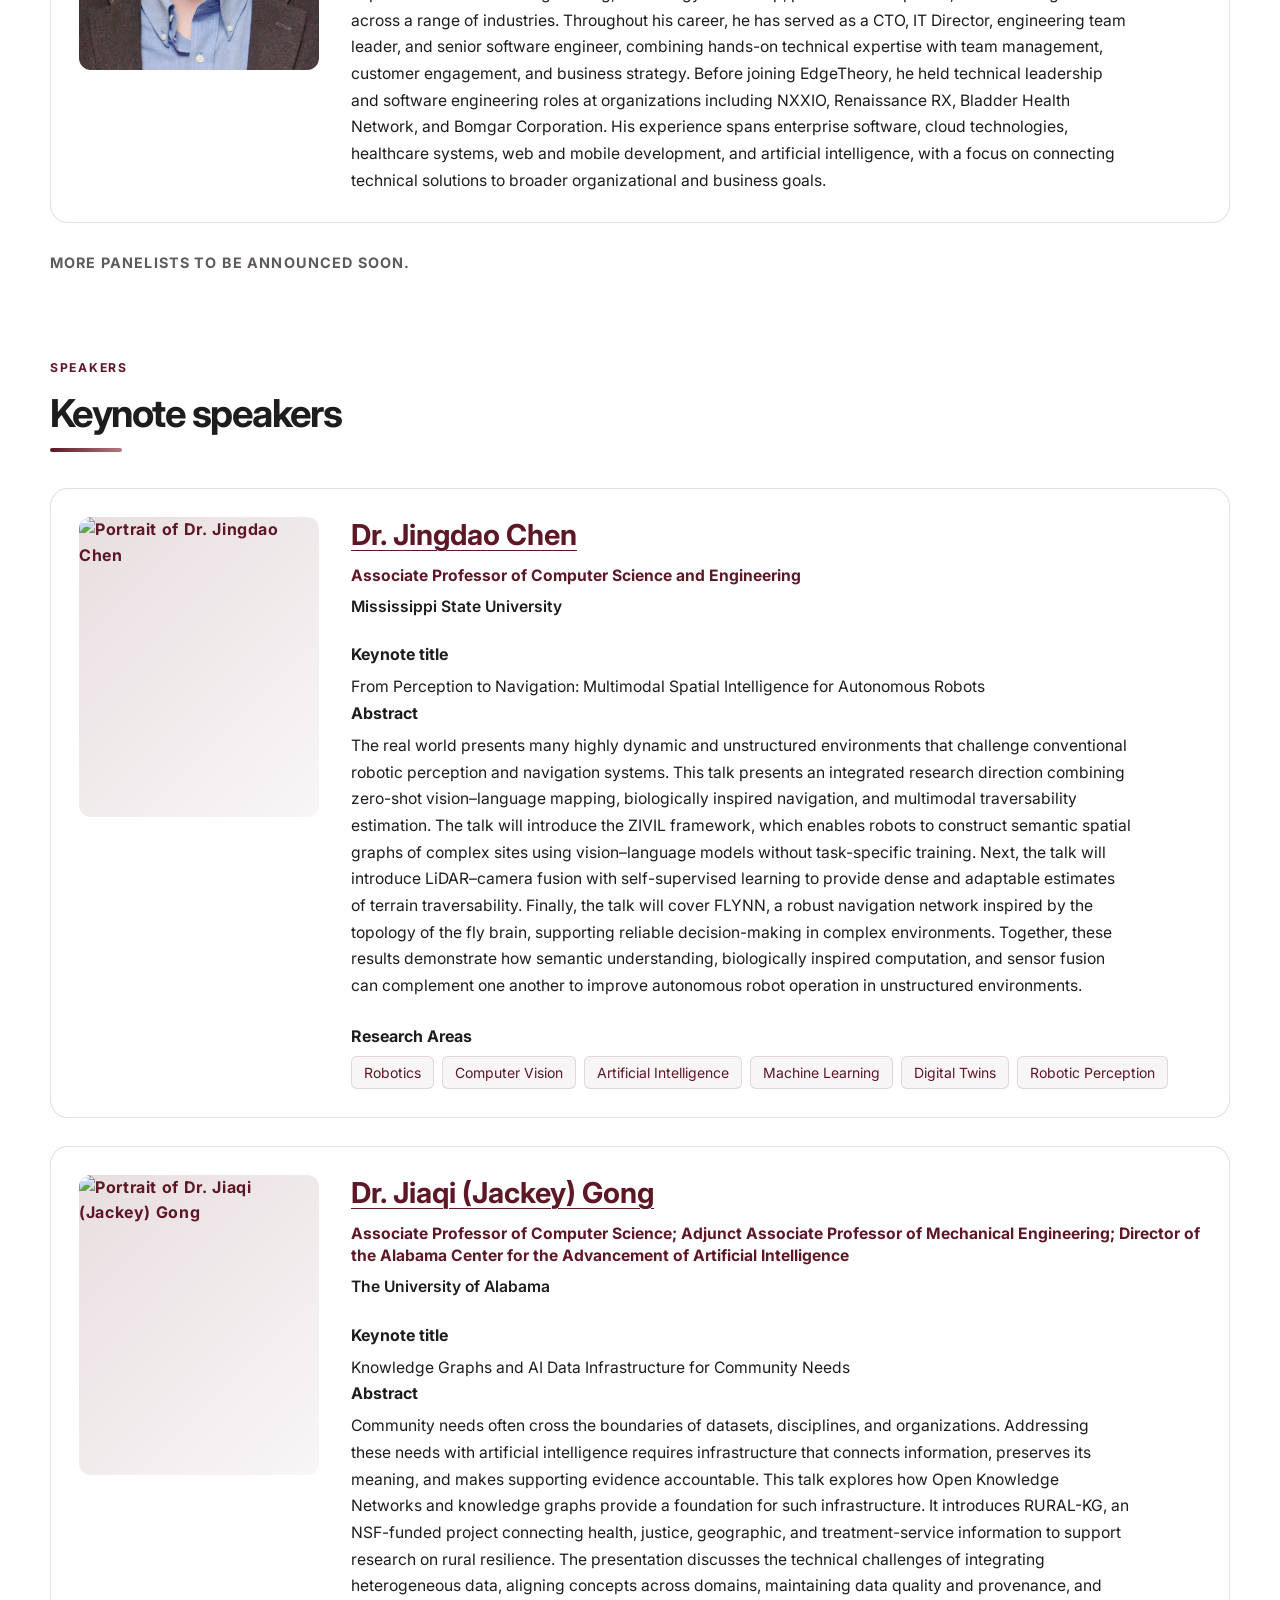
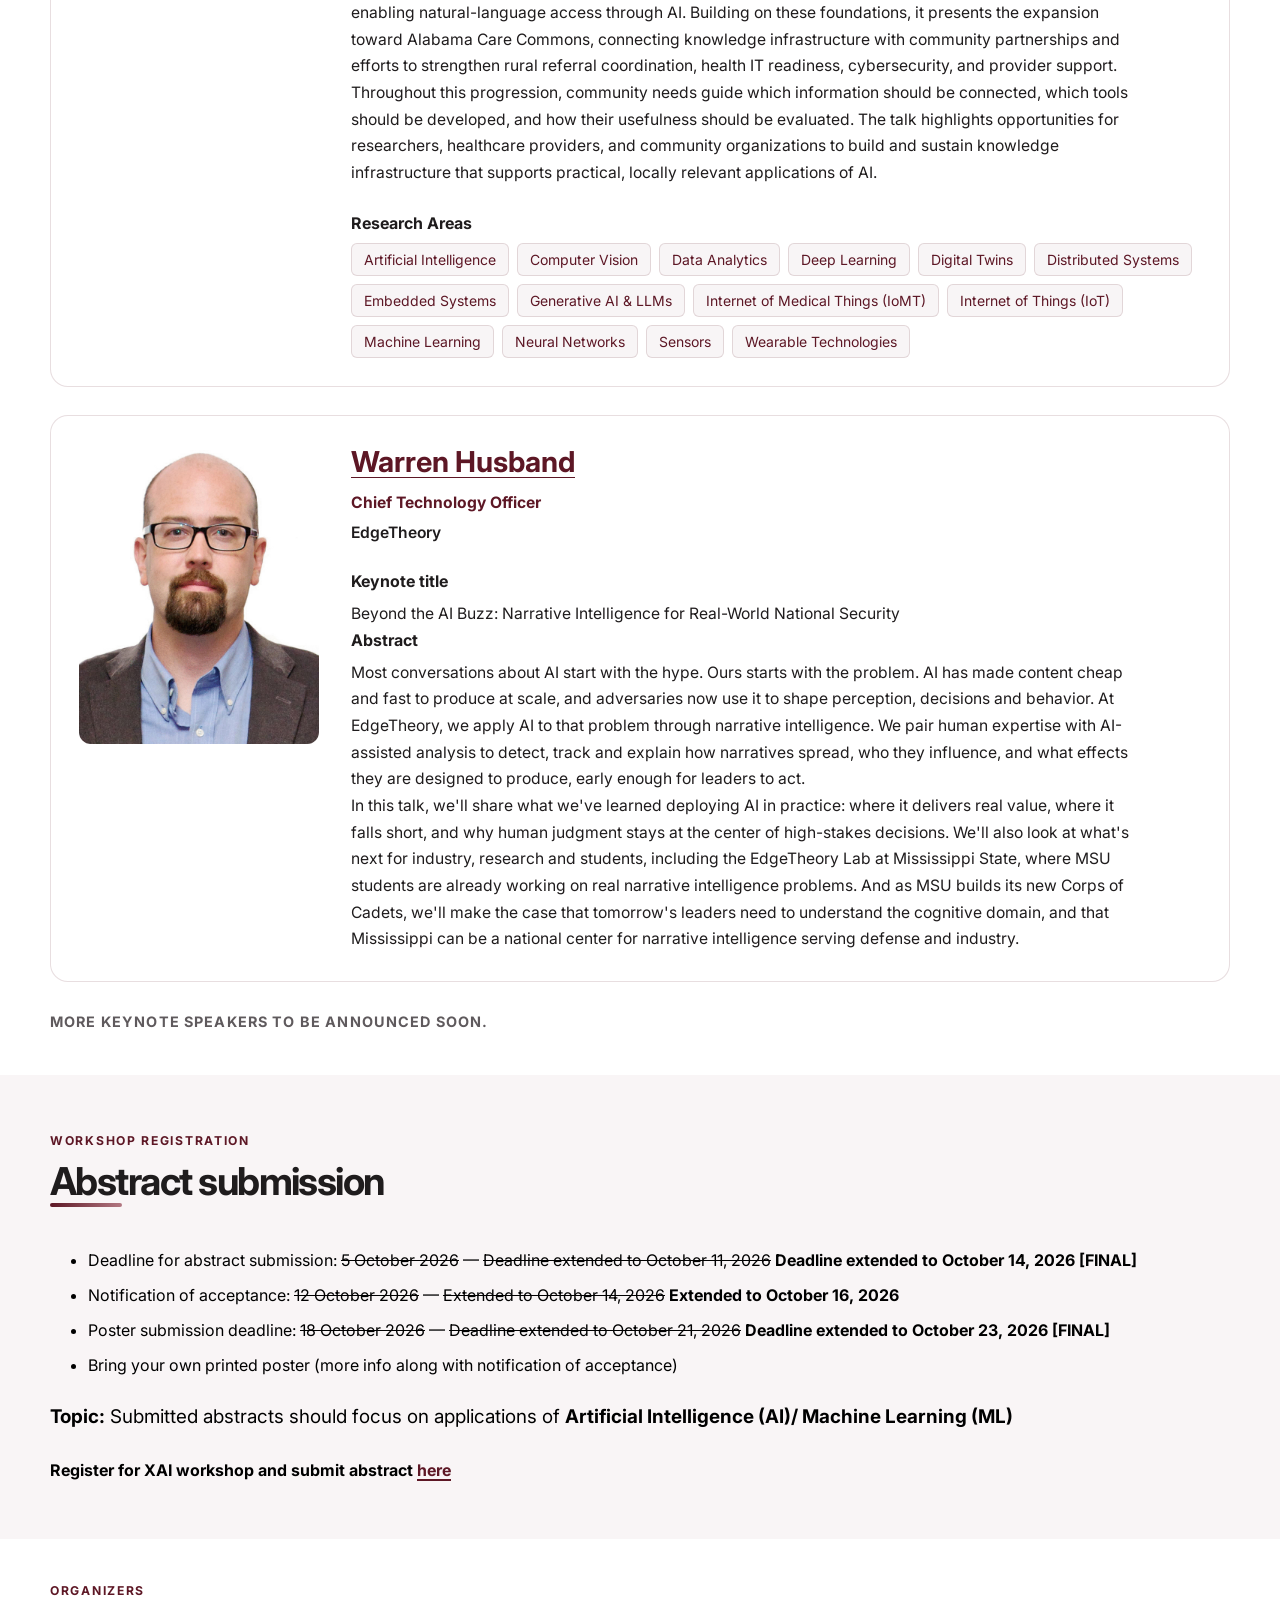
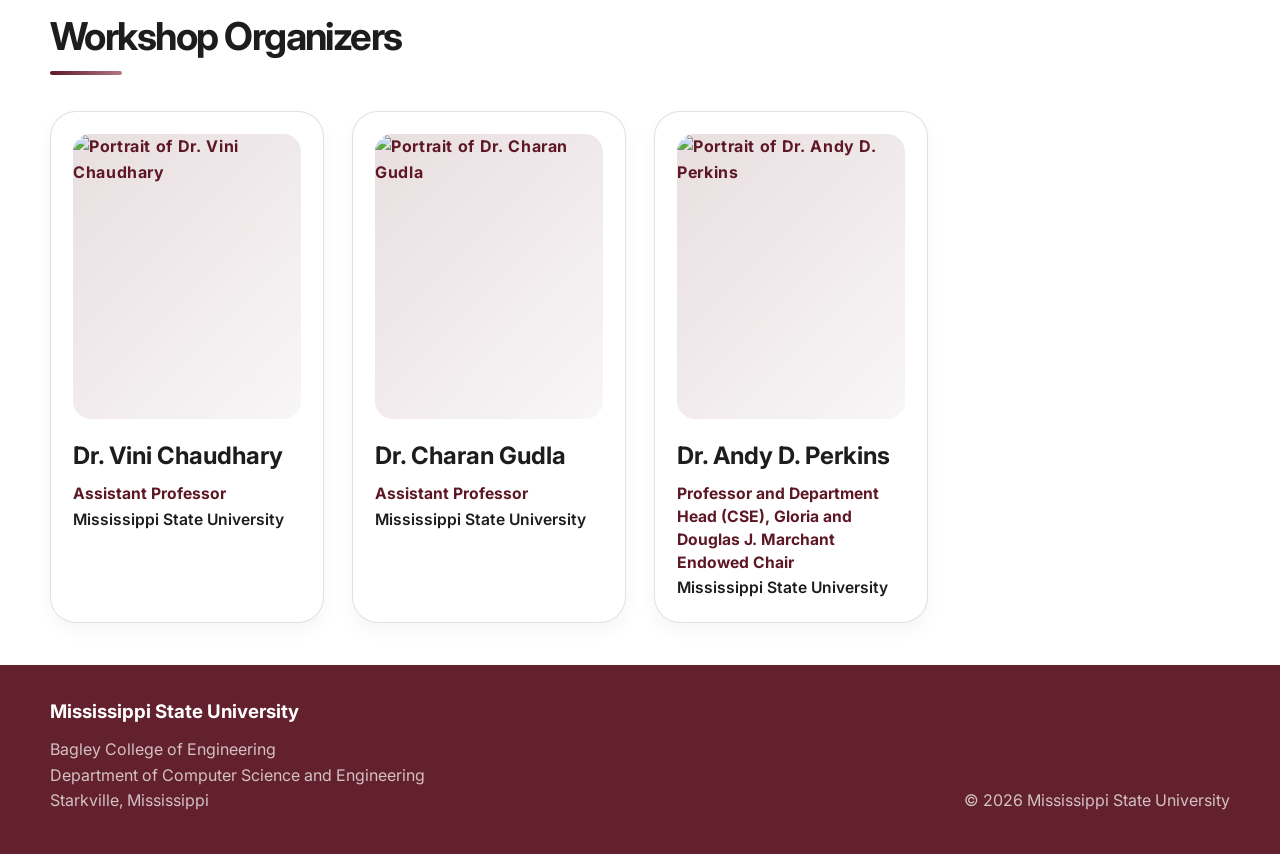
==== commit fee2ddd6: "Update Deadline" ====
--- a/index.html
+++ b/index.html
@@ -724,9 +724,9 @@
                         <div class="registration-container">
 
                             <ul>
-                                <li>Deadline for abstract submission: <s>5 October 2026</s> — <strong>Deadline extended to October 11, 2026</strong></li>
-                                <li>Notification of acceptance: <s>12 October 2026</s> — <strong>Extended to October 14, 2026</strong></li>
-                                <li>Poster submission deadline: <s>18 October 2026</s> — <strong>Deadline extended to October 21, 2026</strong></li>
+                                <li>Deadline for abstract submission: <s>5 October 2026</s> — <s>Deadline extended to October 11, 2026</s> <strong>Deadline extended to October 14, 2026 [FINAL]</strong> </li>
+                                <li>Notification of acceptance: <s>12 October 2026</s> — <s>Extended to October 14, 2026</s> <strong>Extended to October 16, 2026</strong></li>
+                                <li>Poster submission deadline: <s>18 October 2026</s> — <s>Deadline extended to October 21, 2026</s> <strong>Deadline extended to October 23, 2026 [FINAL]</strong></li>
                                 <li>Bring your own printed poster (more info along with notification of acceptance)</li>
                             </ul>
 
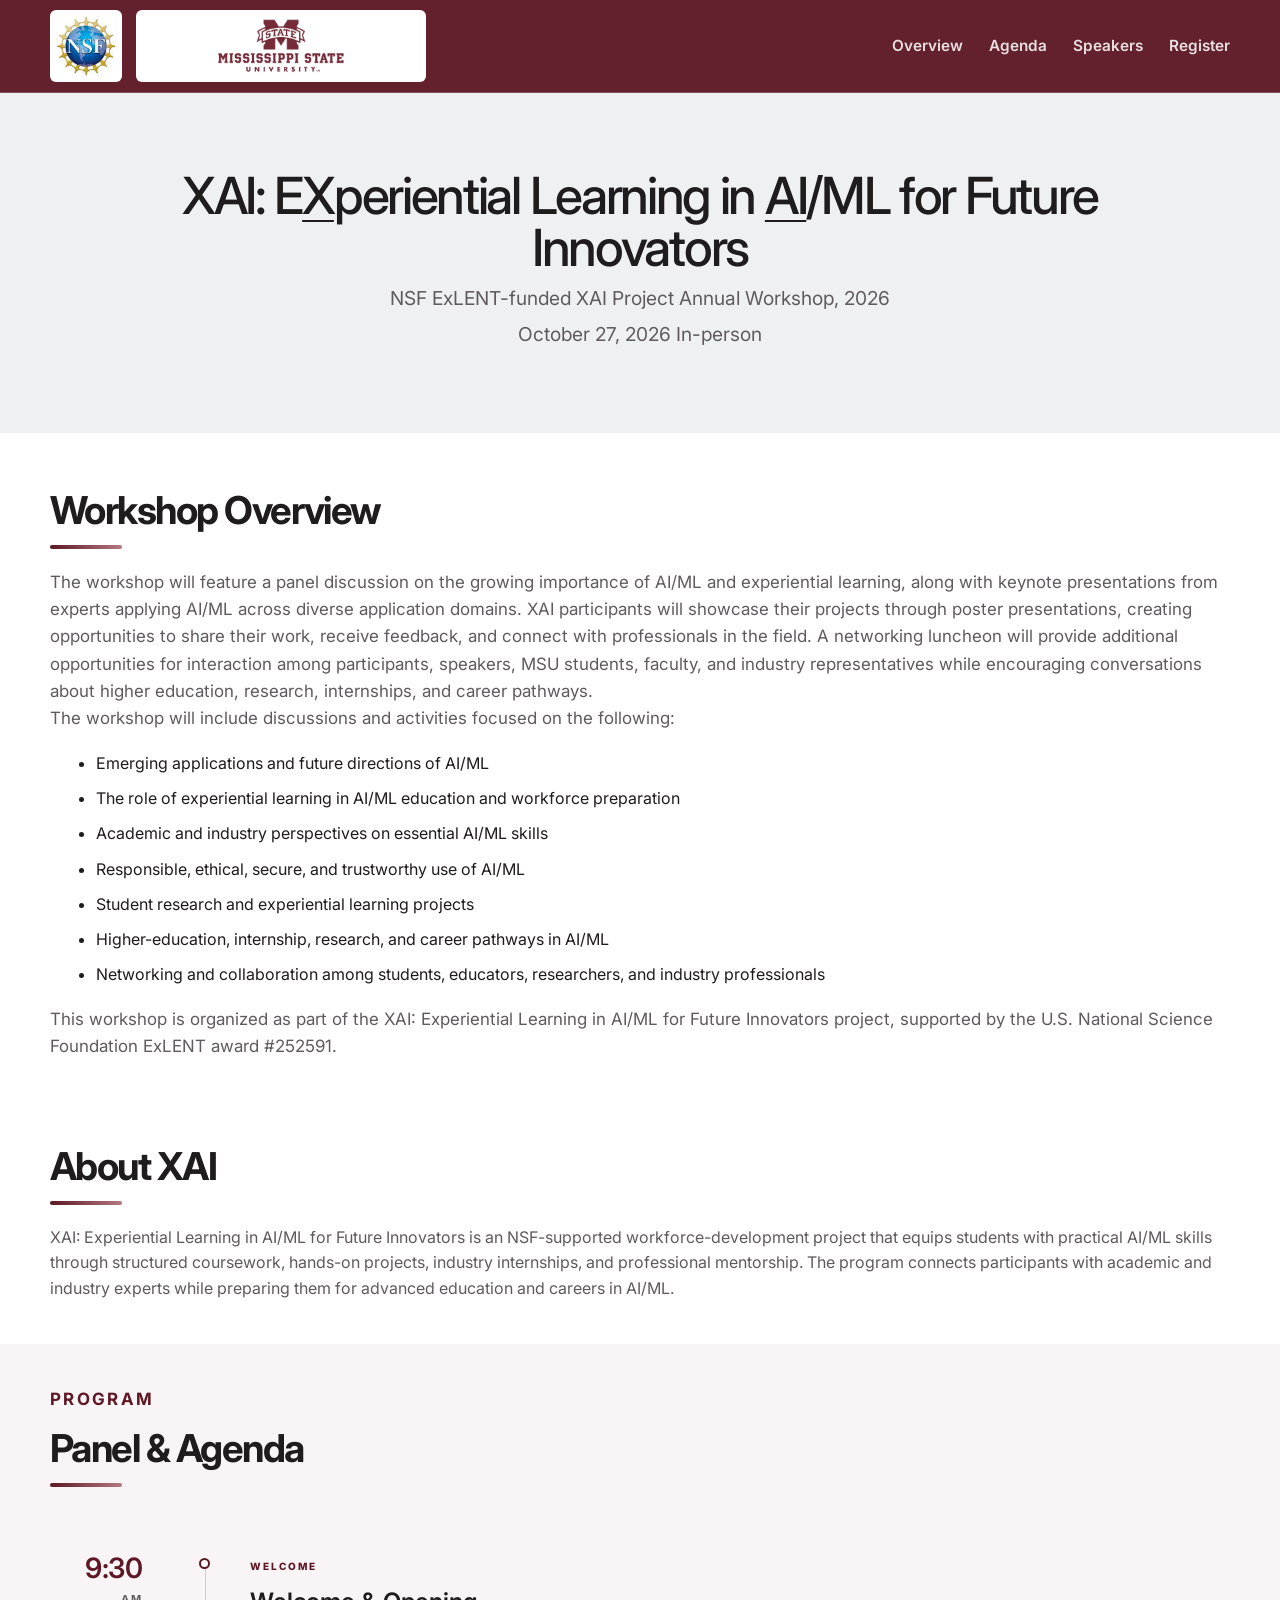
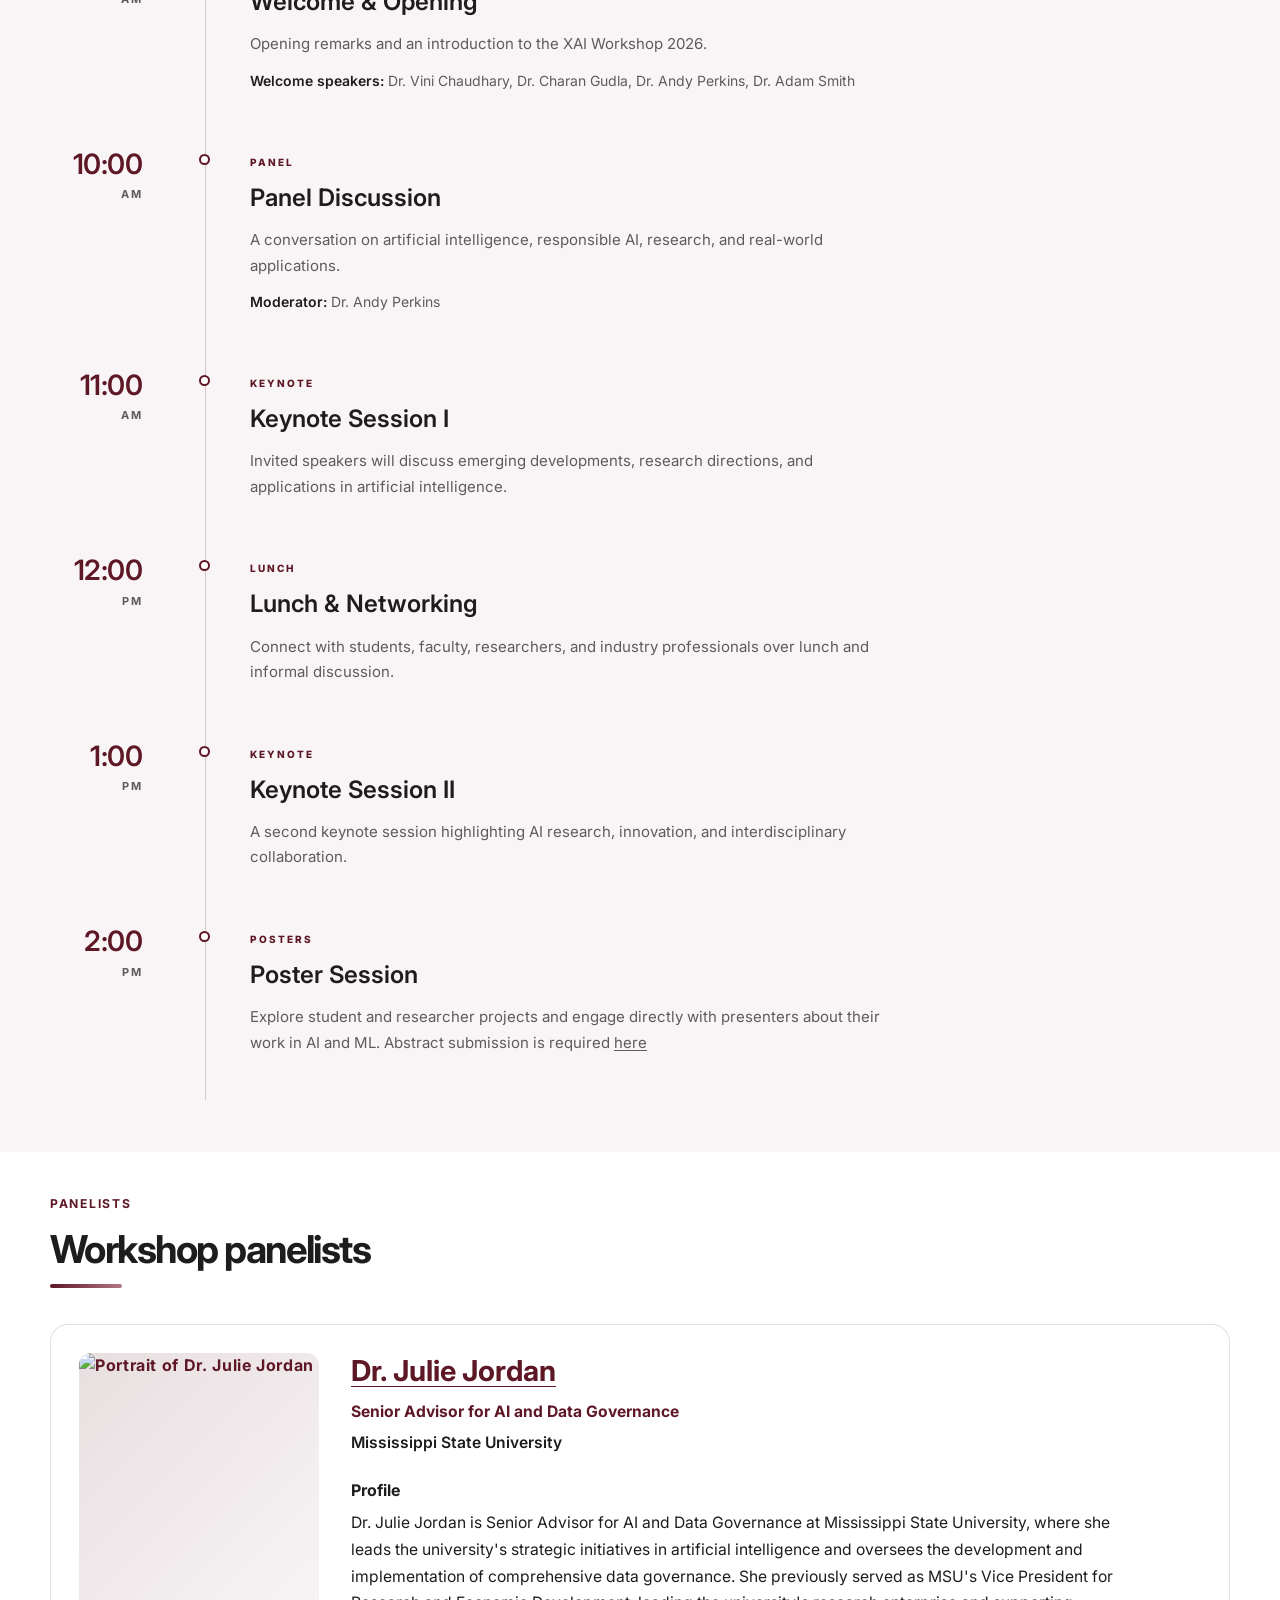
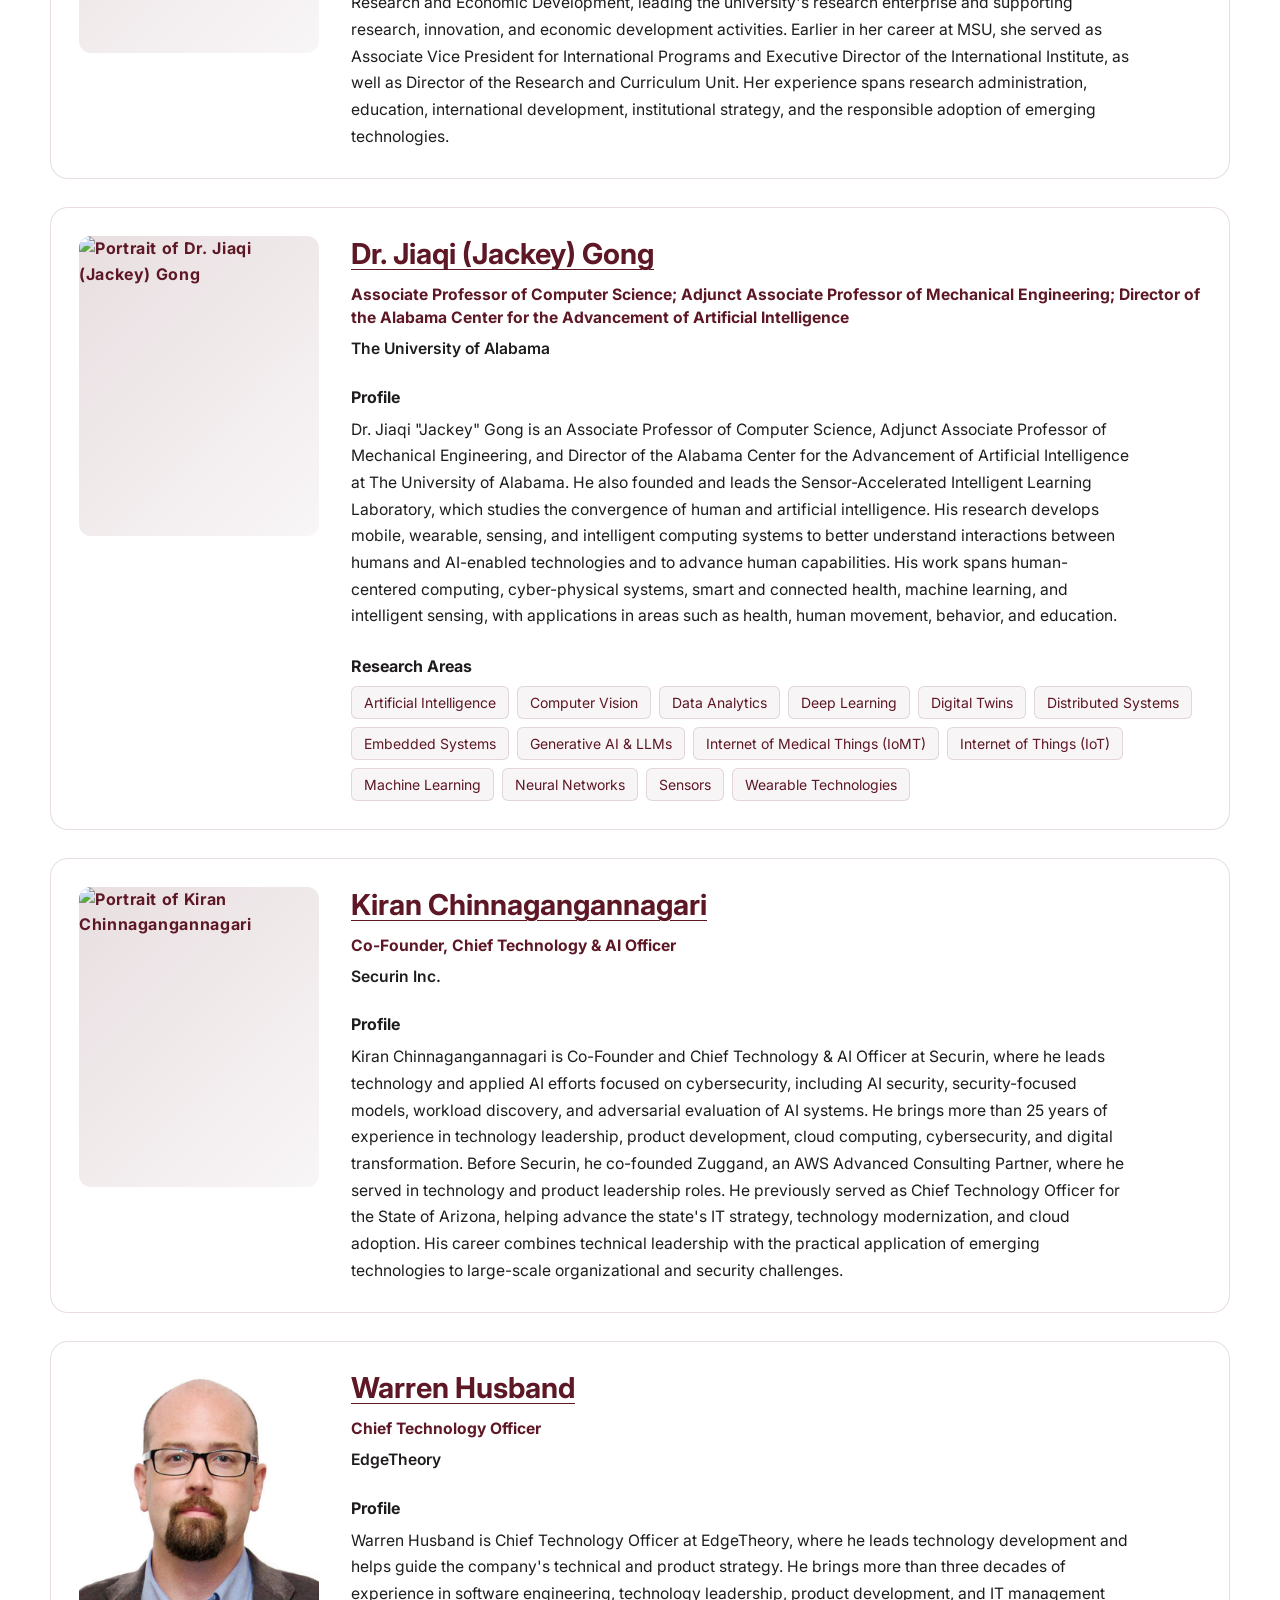
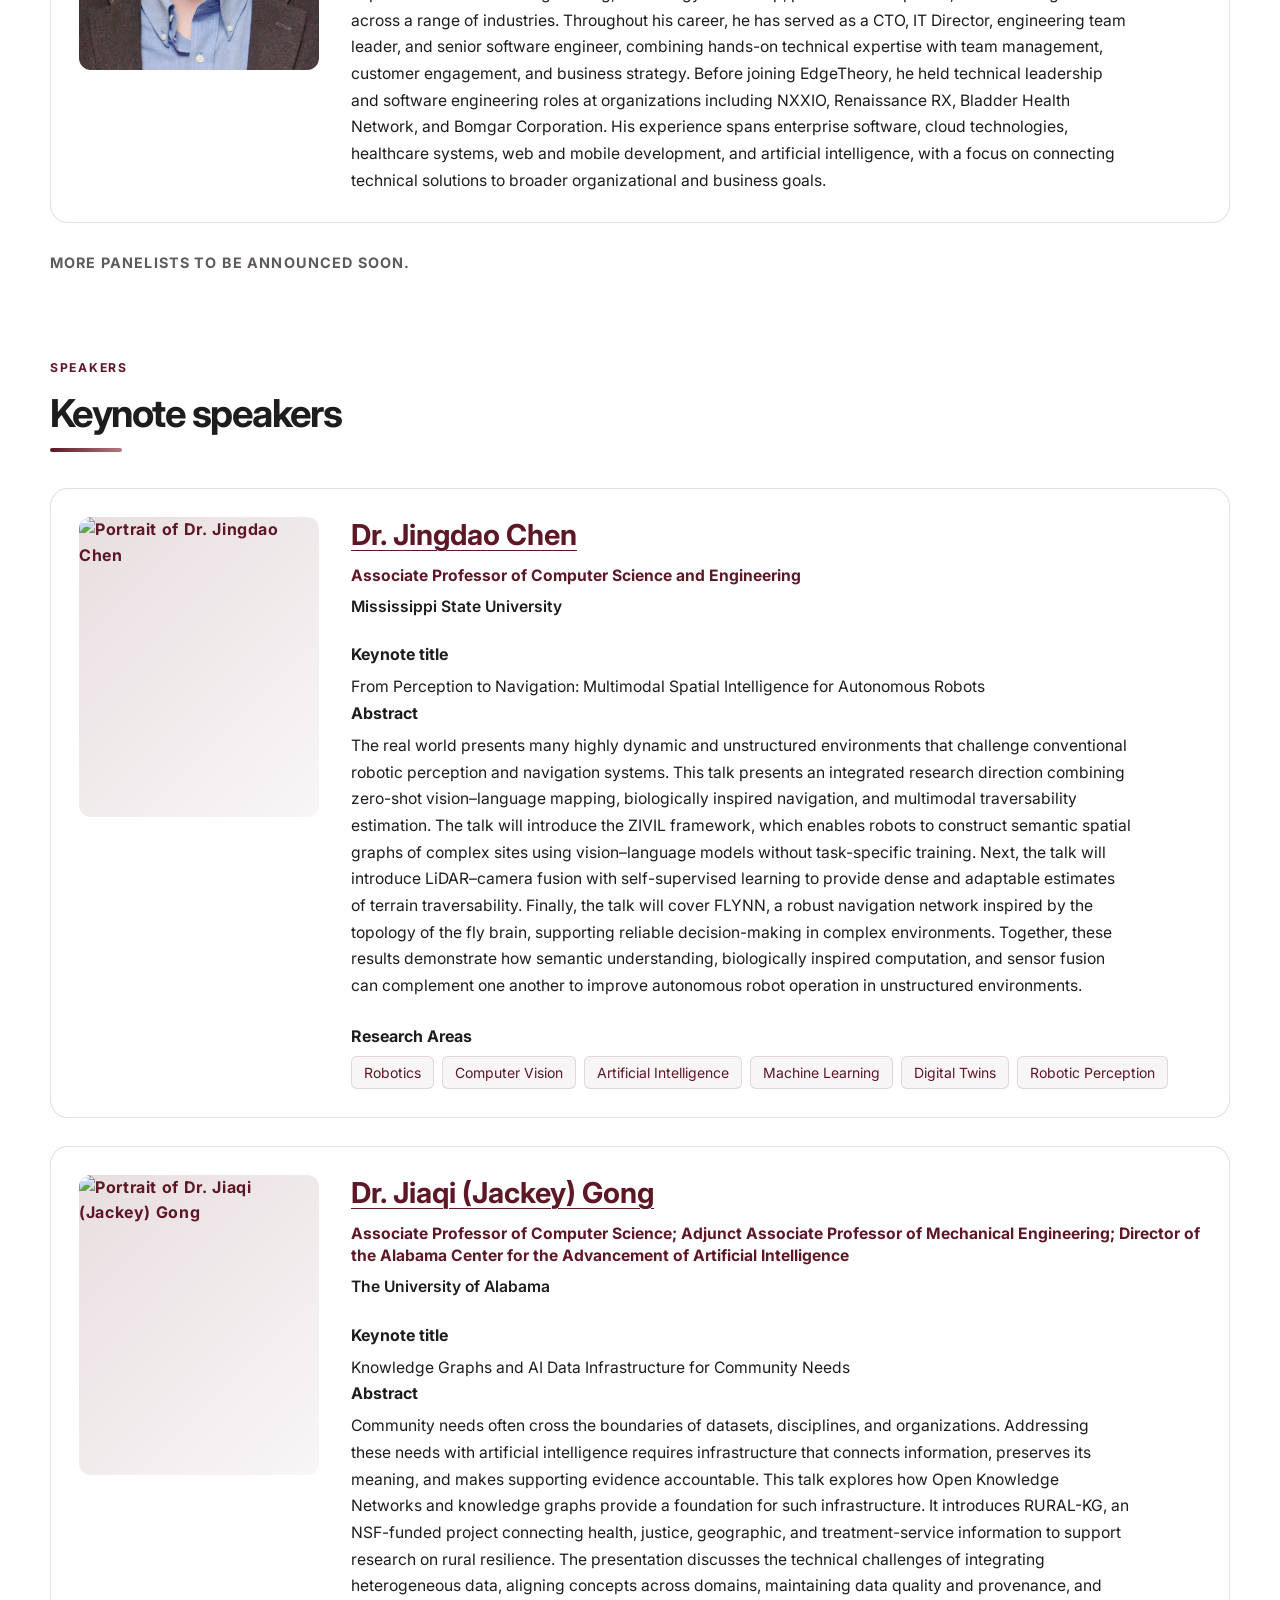
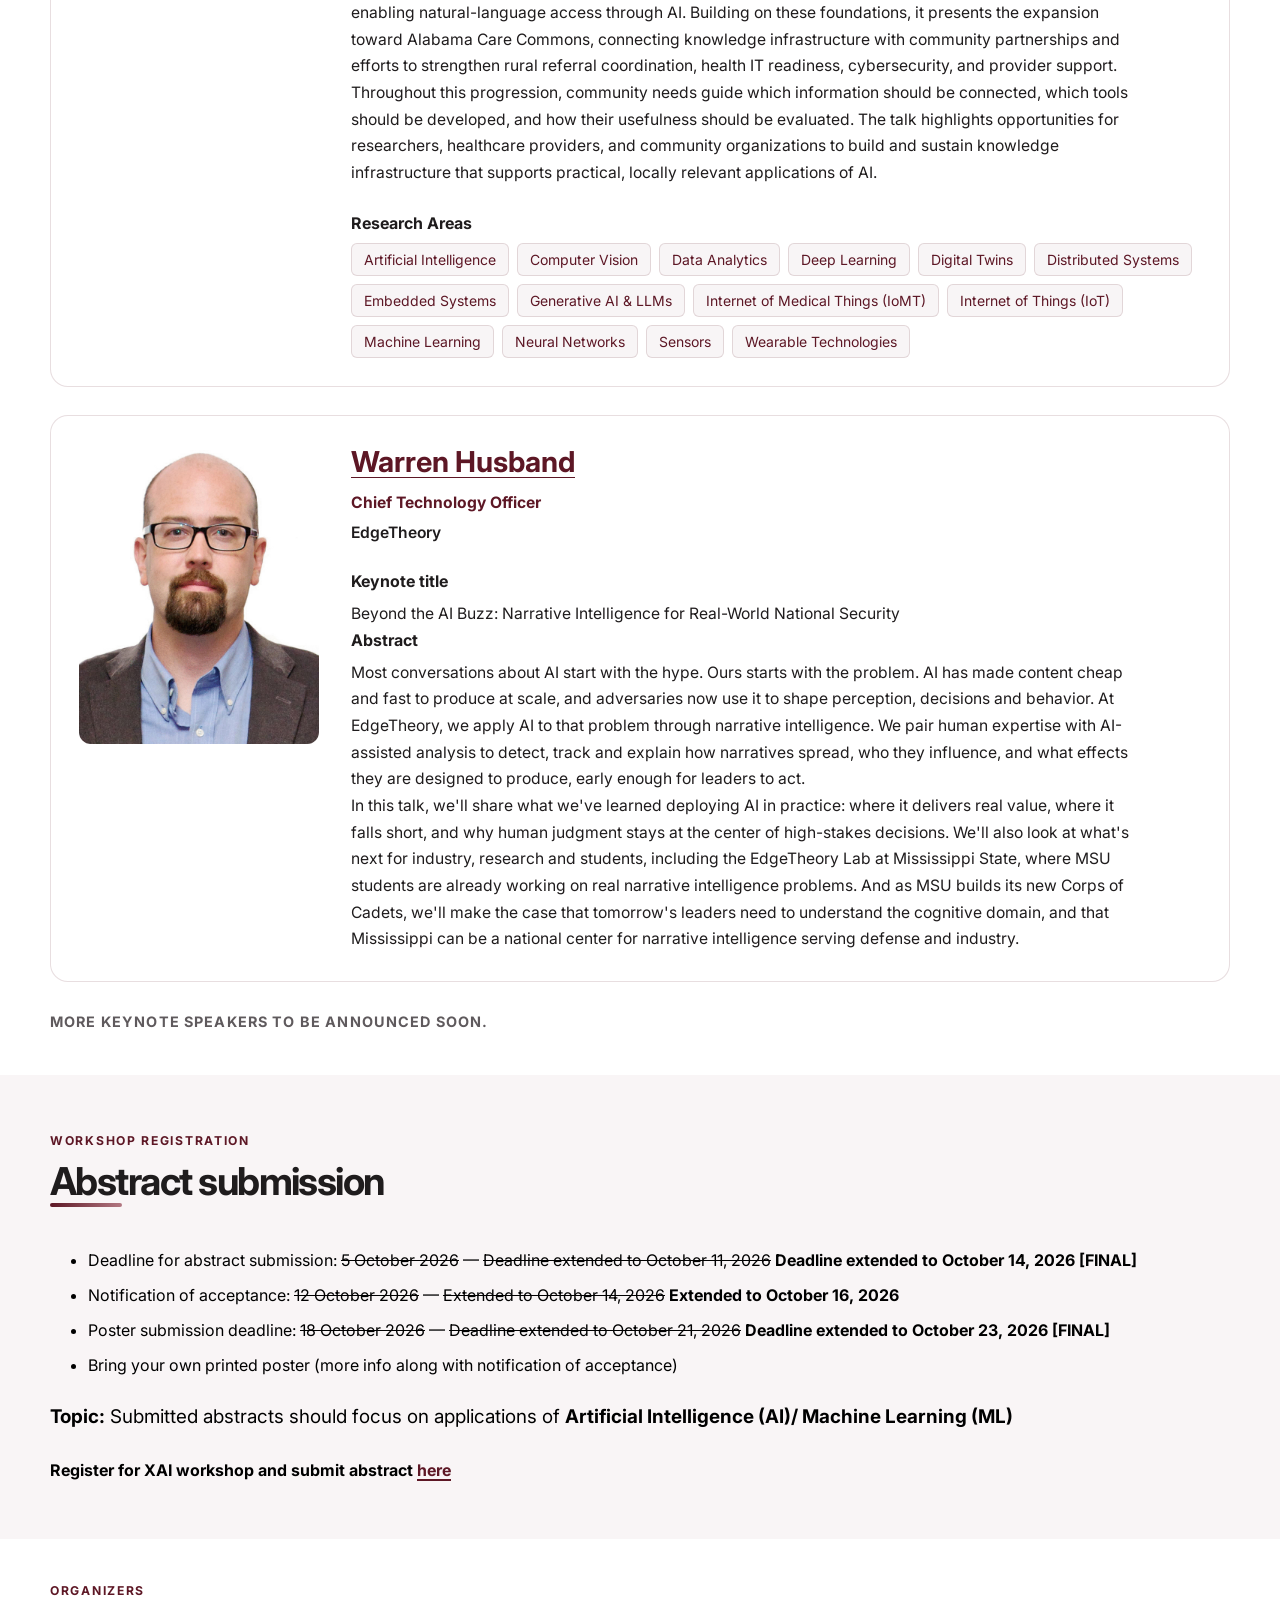
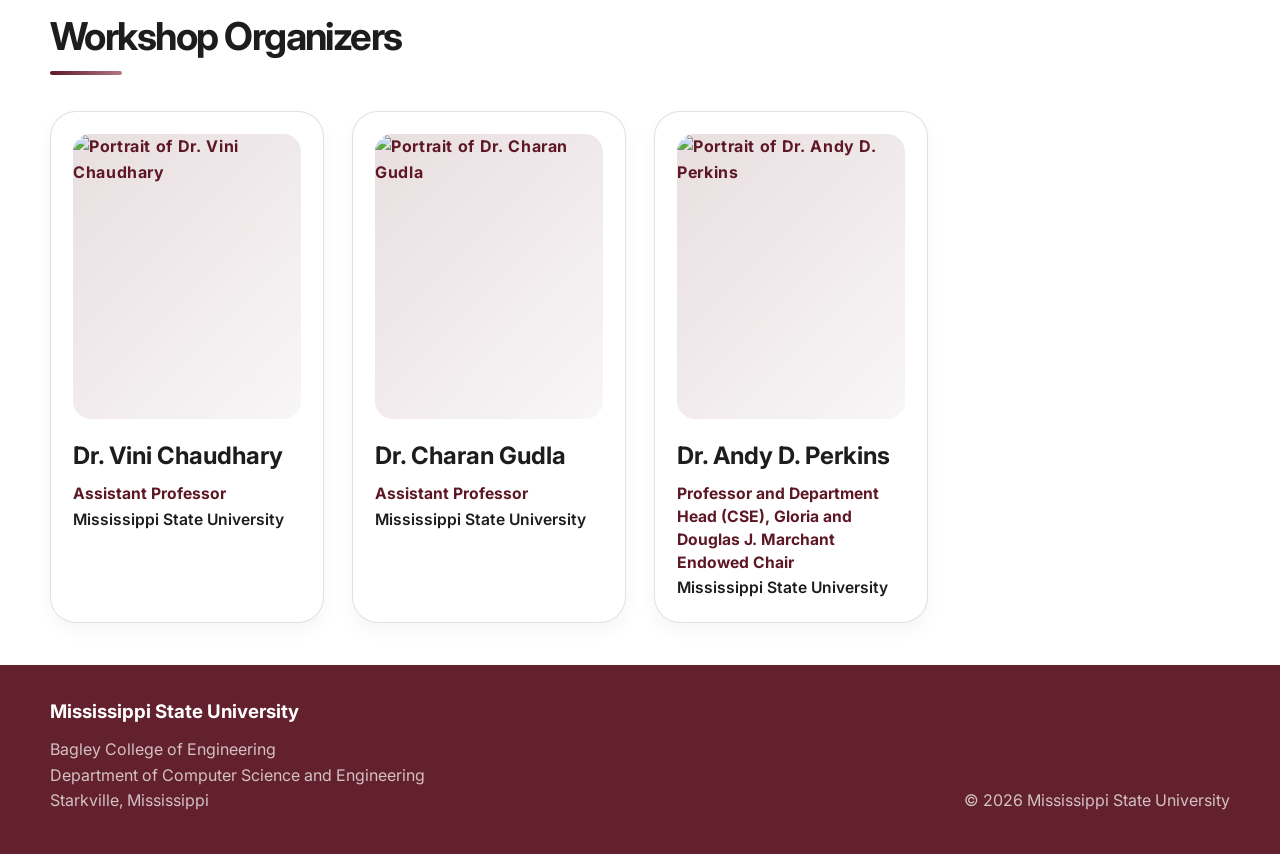
==== commit f3051b46: "Remove ""hybrid" mode for conference" ====
--- a/index.html
+++ b/index.html
@@ -73,7 +73,7 @@
 
 
                     <p class="xai-hero-description">
-                        October 27, 2026 In-person & Hybrid
+                        October 27, 2026 In-person
                     </p>
 
                 </div>
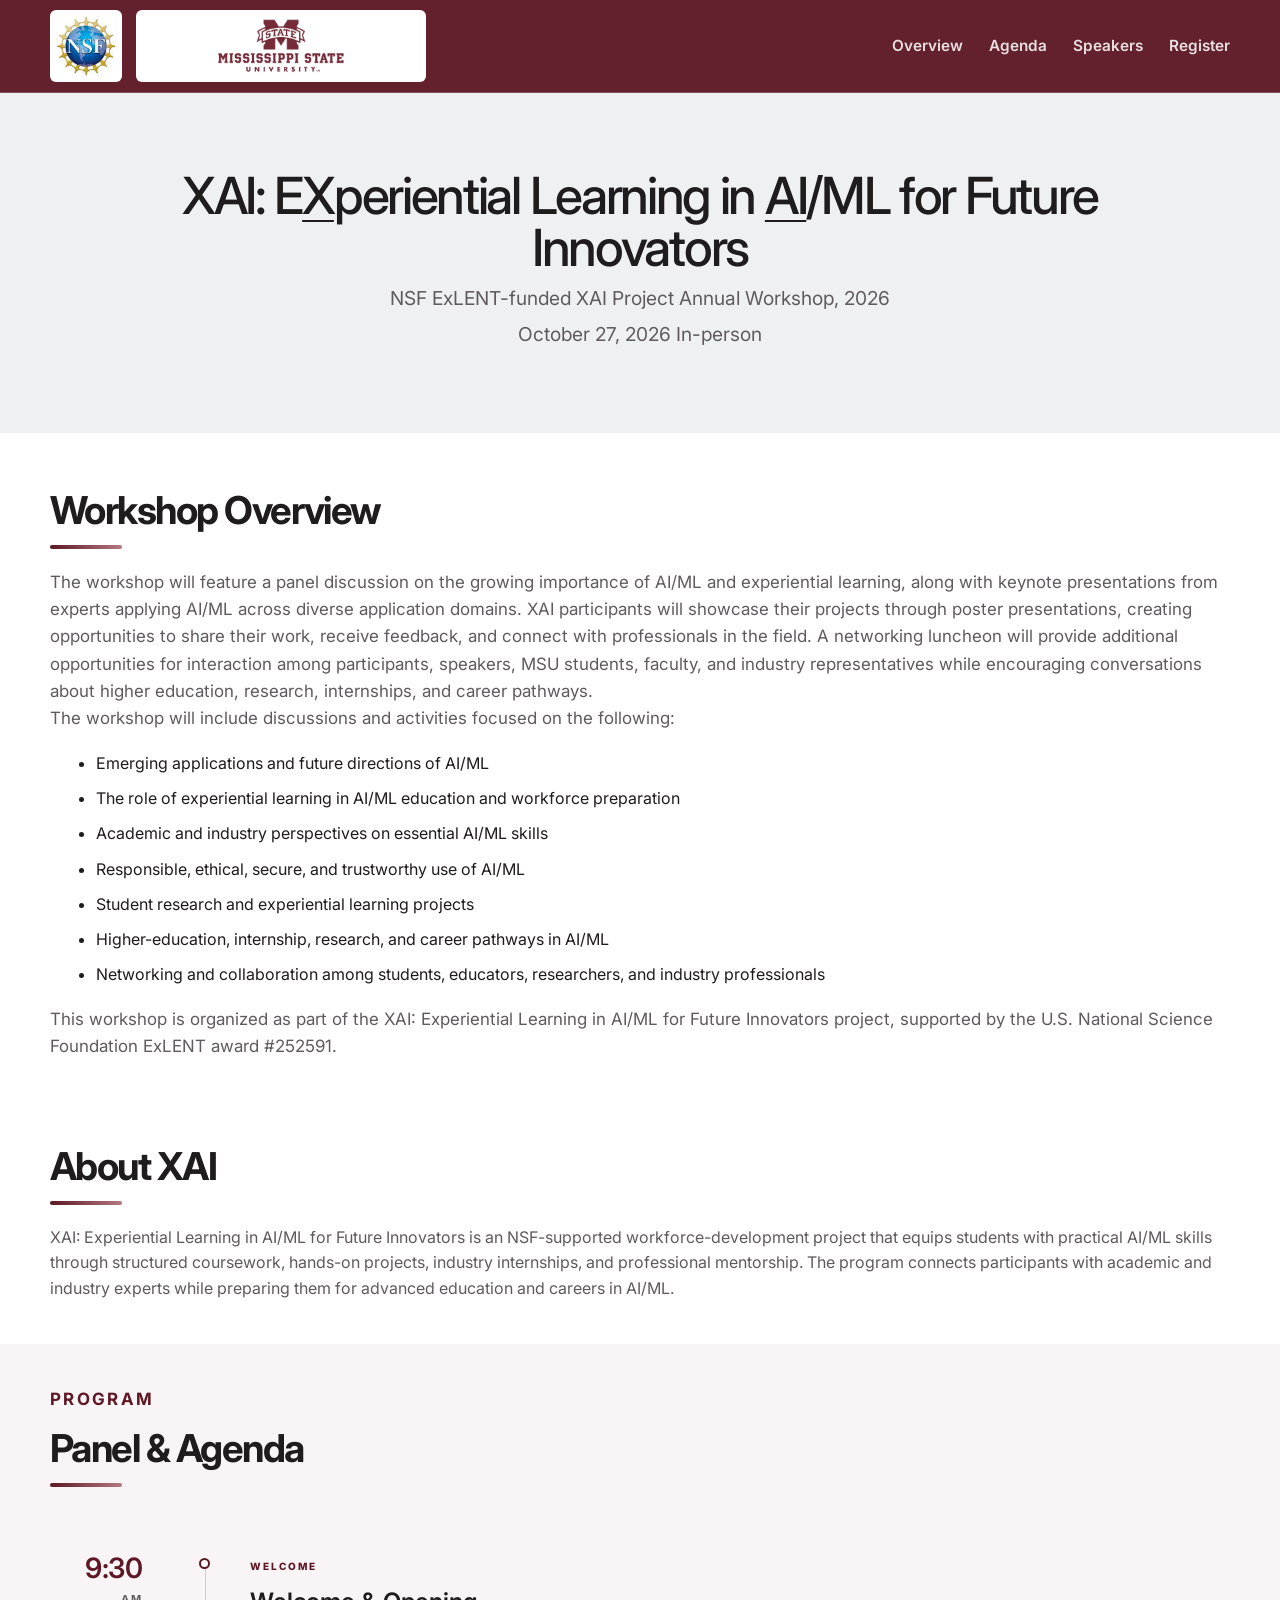
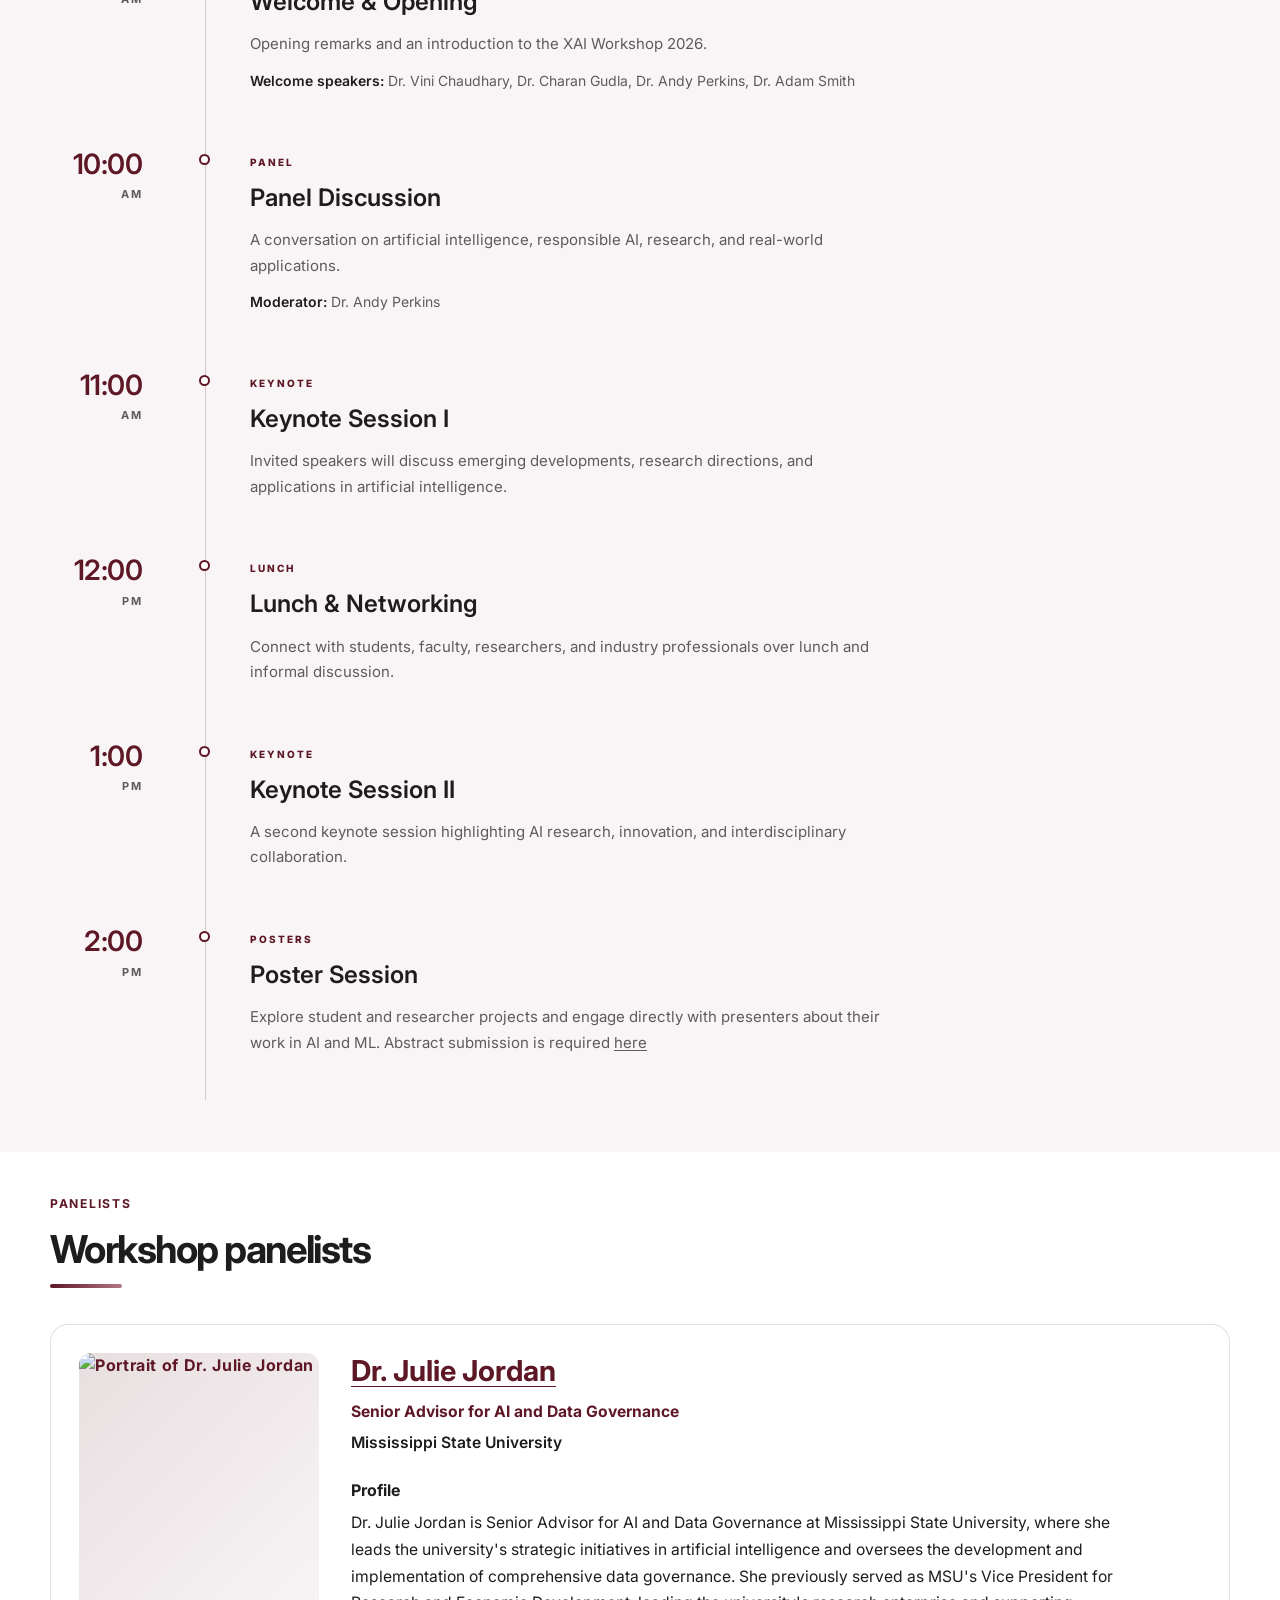
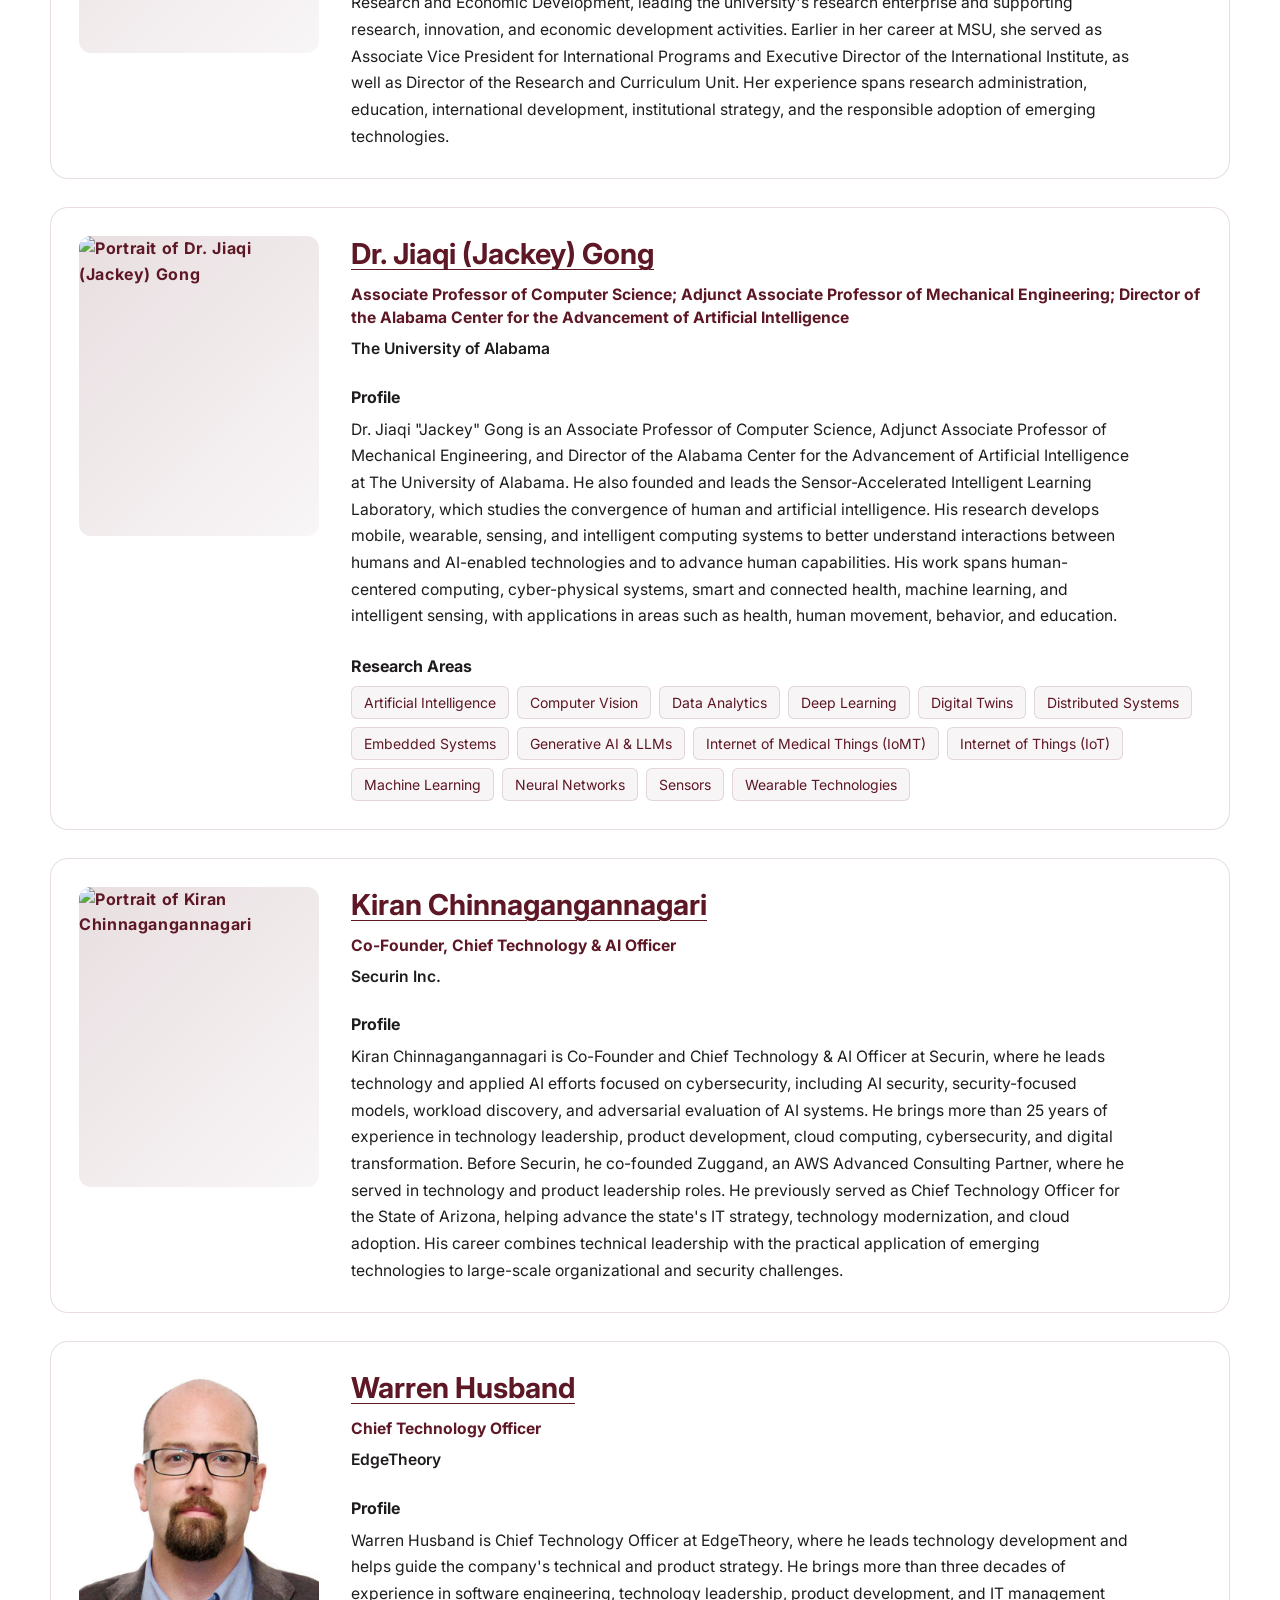
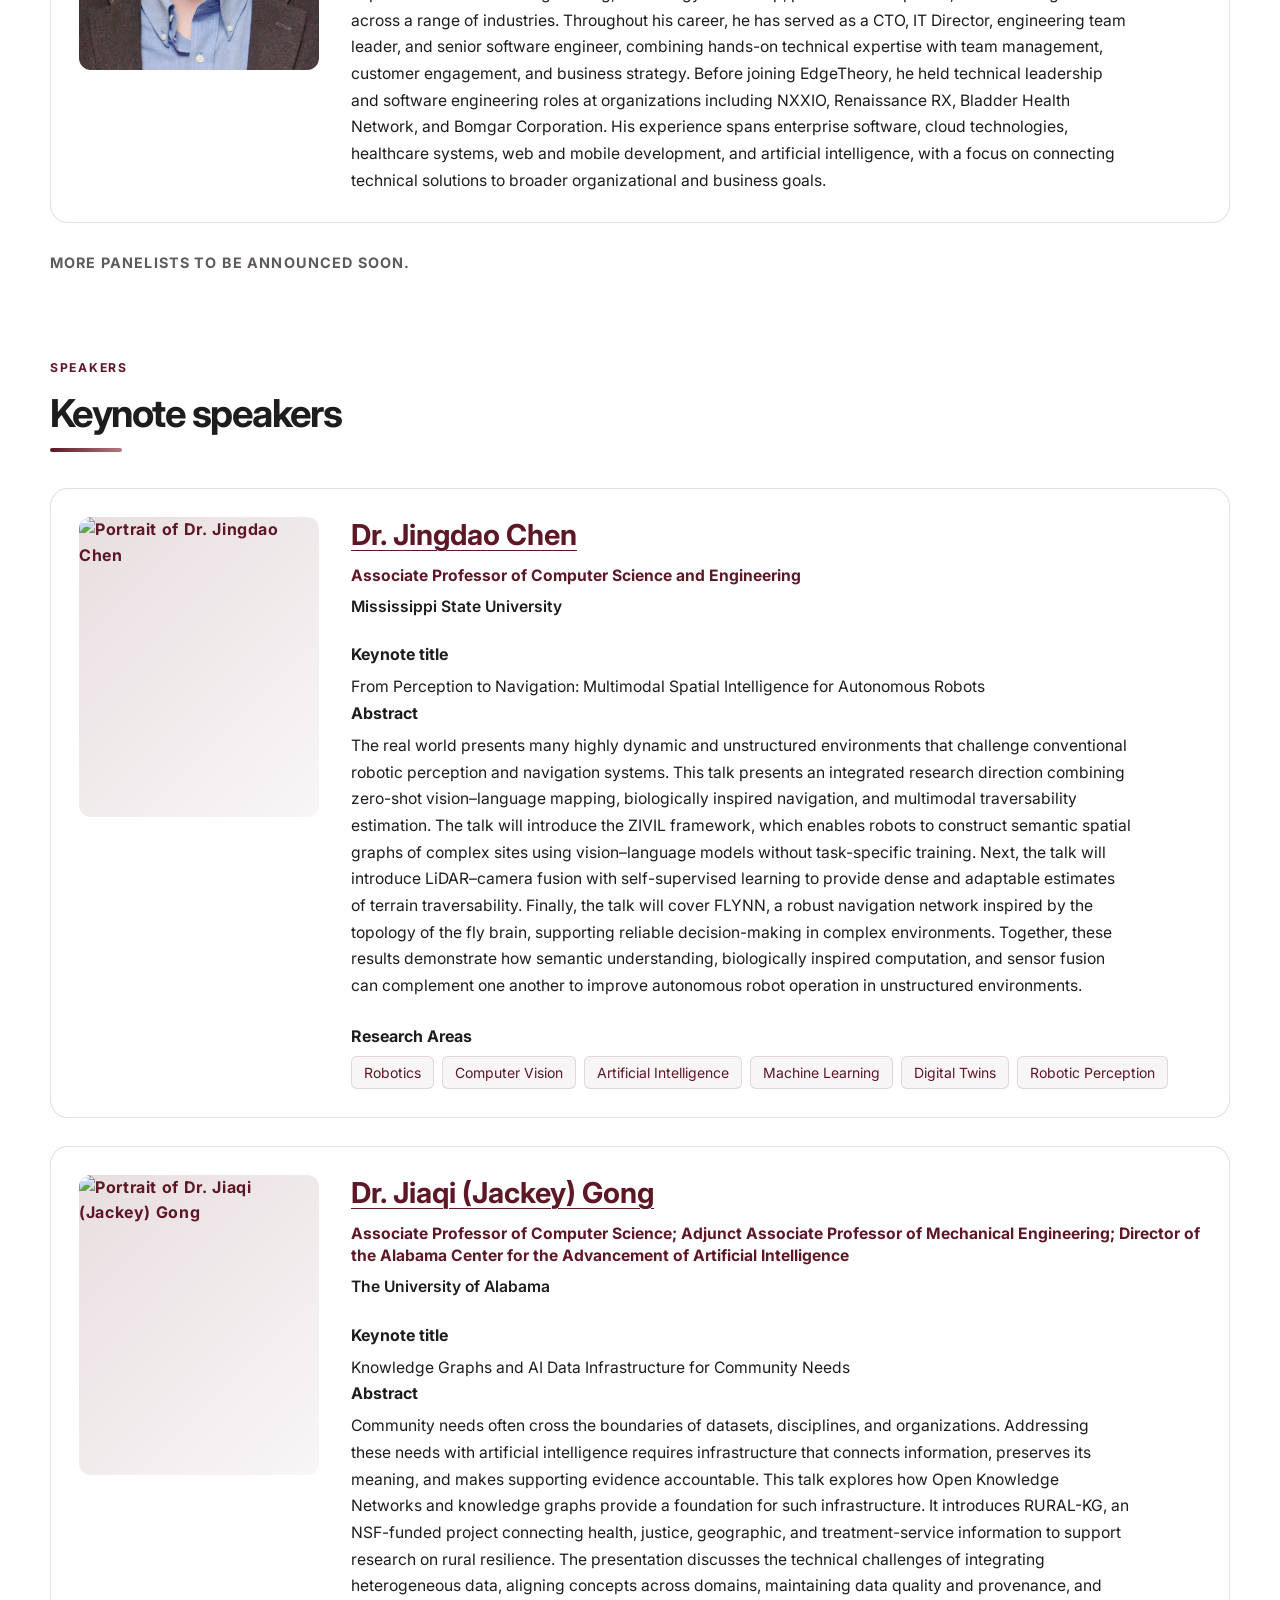
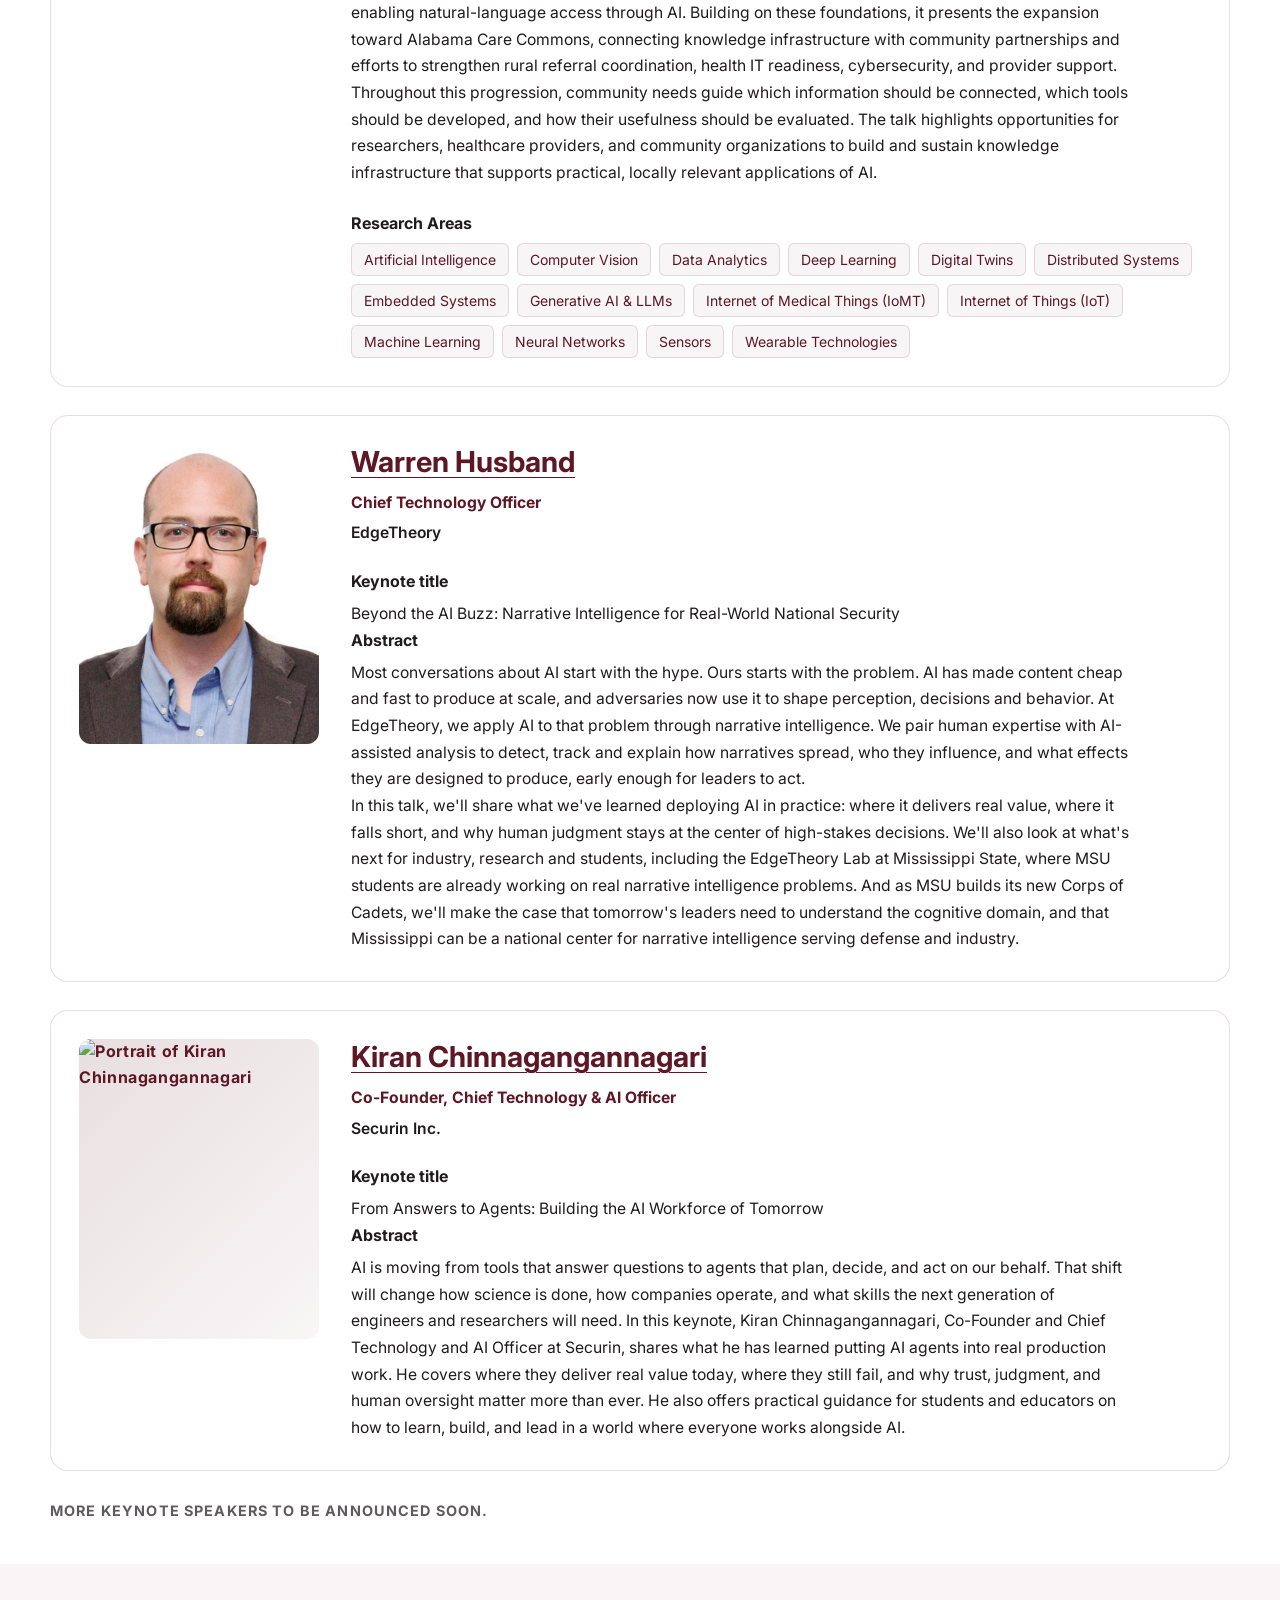
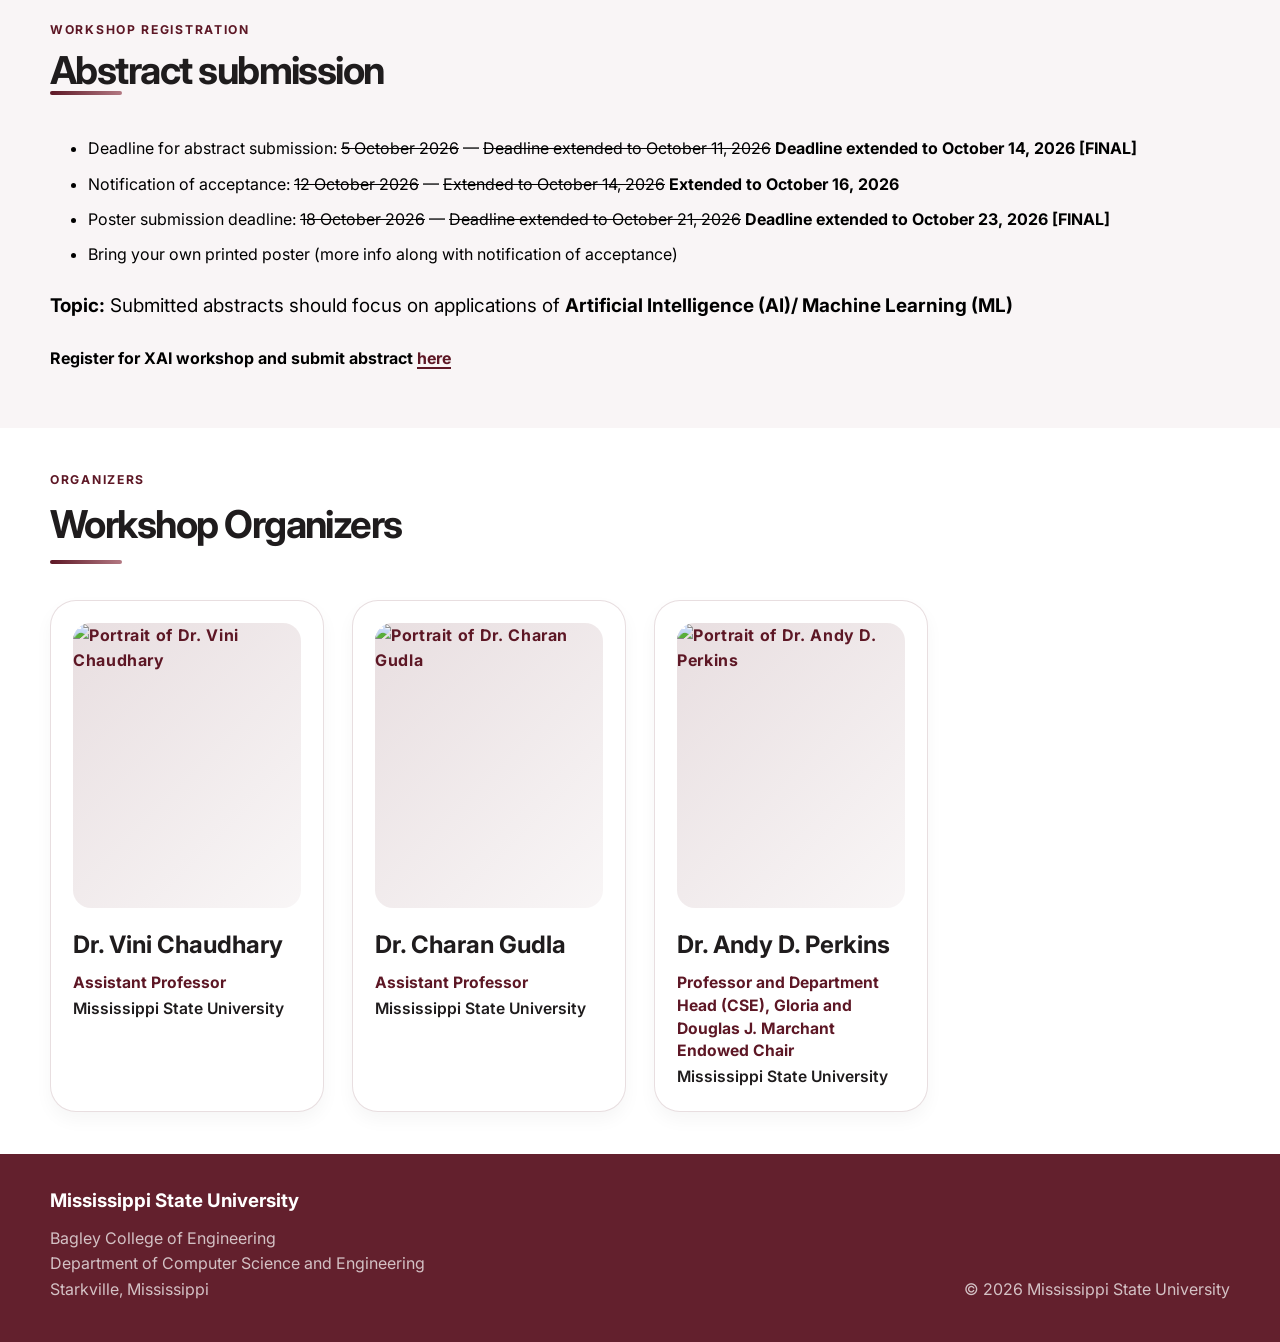
==== commit 0bed3f8f: "Add Kiran Chinnagangannagari to Keynote Speakers" ====
--- a/index.html
+++ b/index.html
@@ -686,6 +686,24 @@
                         </div>
                     </article>
 
+                    <article class="speaker-card profile-card">
+                        <div class="speaker-image">
+                            <img src="https://www.securin.io/assets/kiran-DeRi-rd7.jpg"
+                                alt="Portrait of Kiran Chinnagangannagari" loading="lazy">
+                        </div>
+                        <div class="profile-content">
+                            <h3><a href="https://www.linkedin.com/in/kiranc" target="_blank" rel="noopener noreferrer">Kiran Chinnagangannagari</a></h3>
+                            <p class="speaker-role">Co-Founder, Chief Technology &amp; AI Officer</p>
+                            <p class="speaker-affiliation">Securin Inc.</p>
+                            <div class="profile-bio">
+                                <h4>Keynote title</h4>
+                                <p>From Answers to Agents: Building the AI Workforce of Tomorrow</p>
+                                <h4>Abstract</h4>
+                                <p>AI is moving from tools that answer questions to agents that plan, decide, and act on our behalf. That shift will change how science is done, how companies operate, and what skills the next generation of engineers and researchers will need. In this keynote, Kiran Chinnagangannagari, Co-Founder and Chief Technology and AI Officer at Securin, shares what he has learned putting AI agents into real production work. He covers where they deliver real value today, where they still fail, and why trust, judgment, and human oversight matter more than ever. He also offers practical guidance for students and educators on how to learn, build, and lead in a world where everyone works alongside AI.</p>
+                            </div>
+                        </div>
+                    </article>
+
                 </div>
 
                 <p class="speaker-announcement">
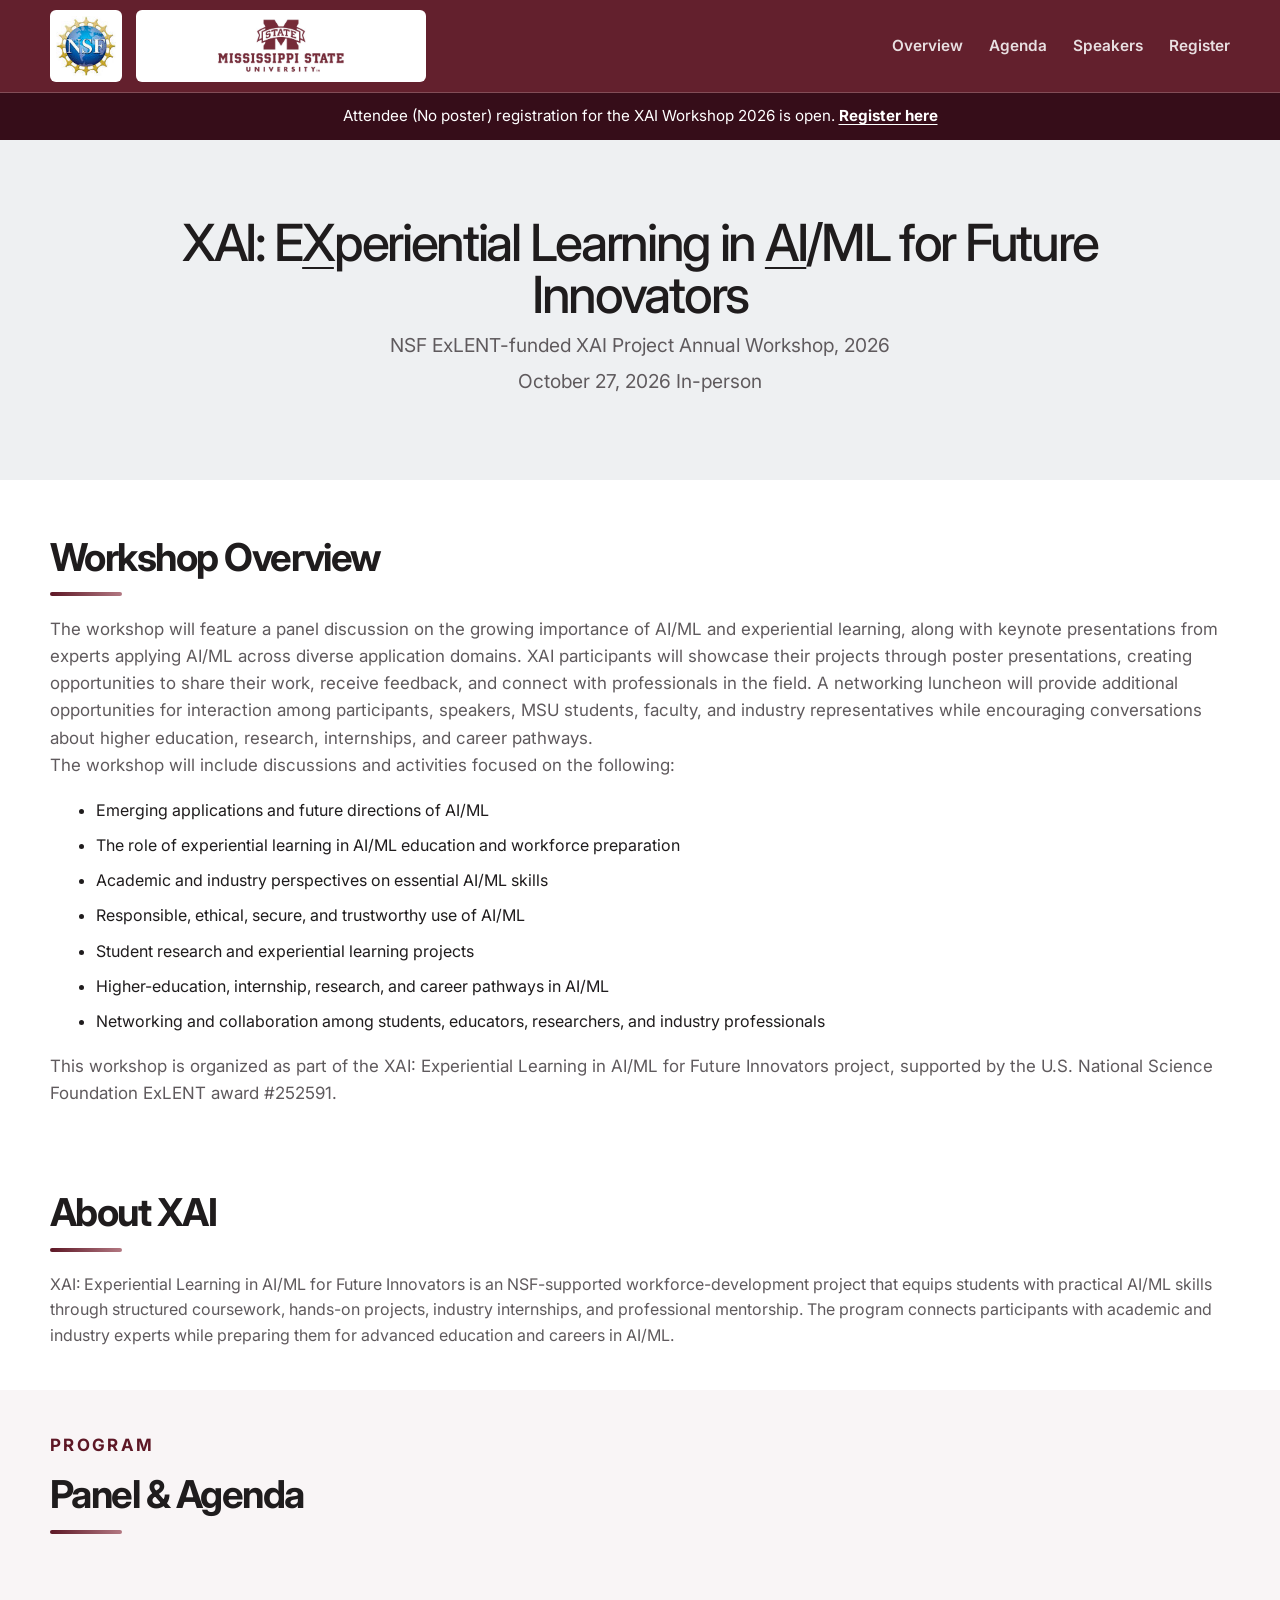
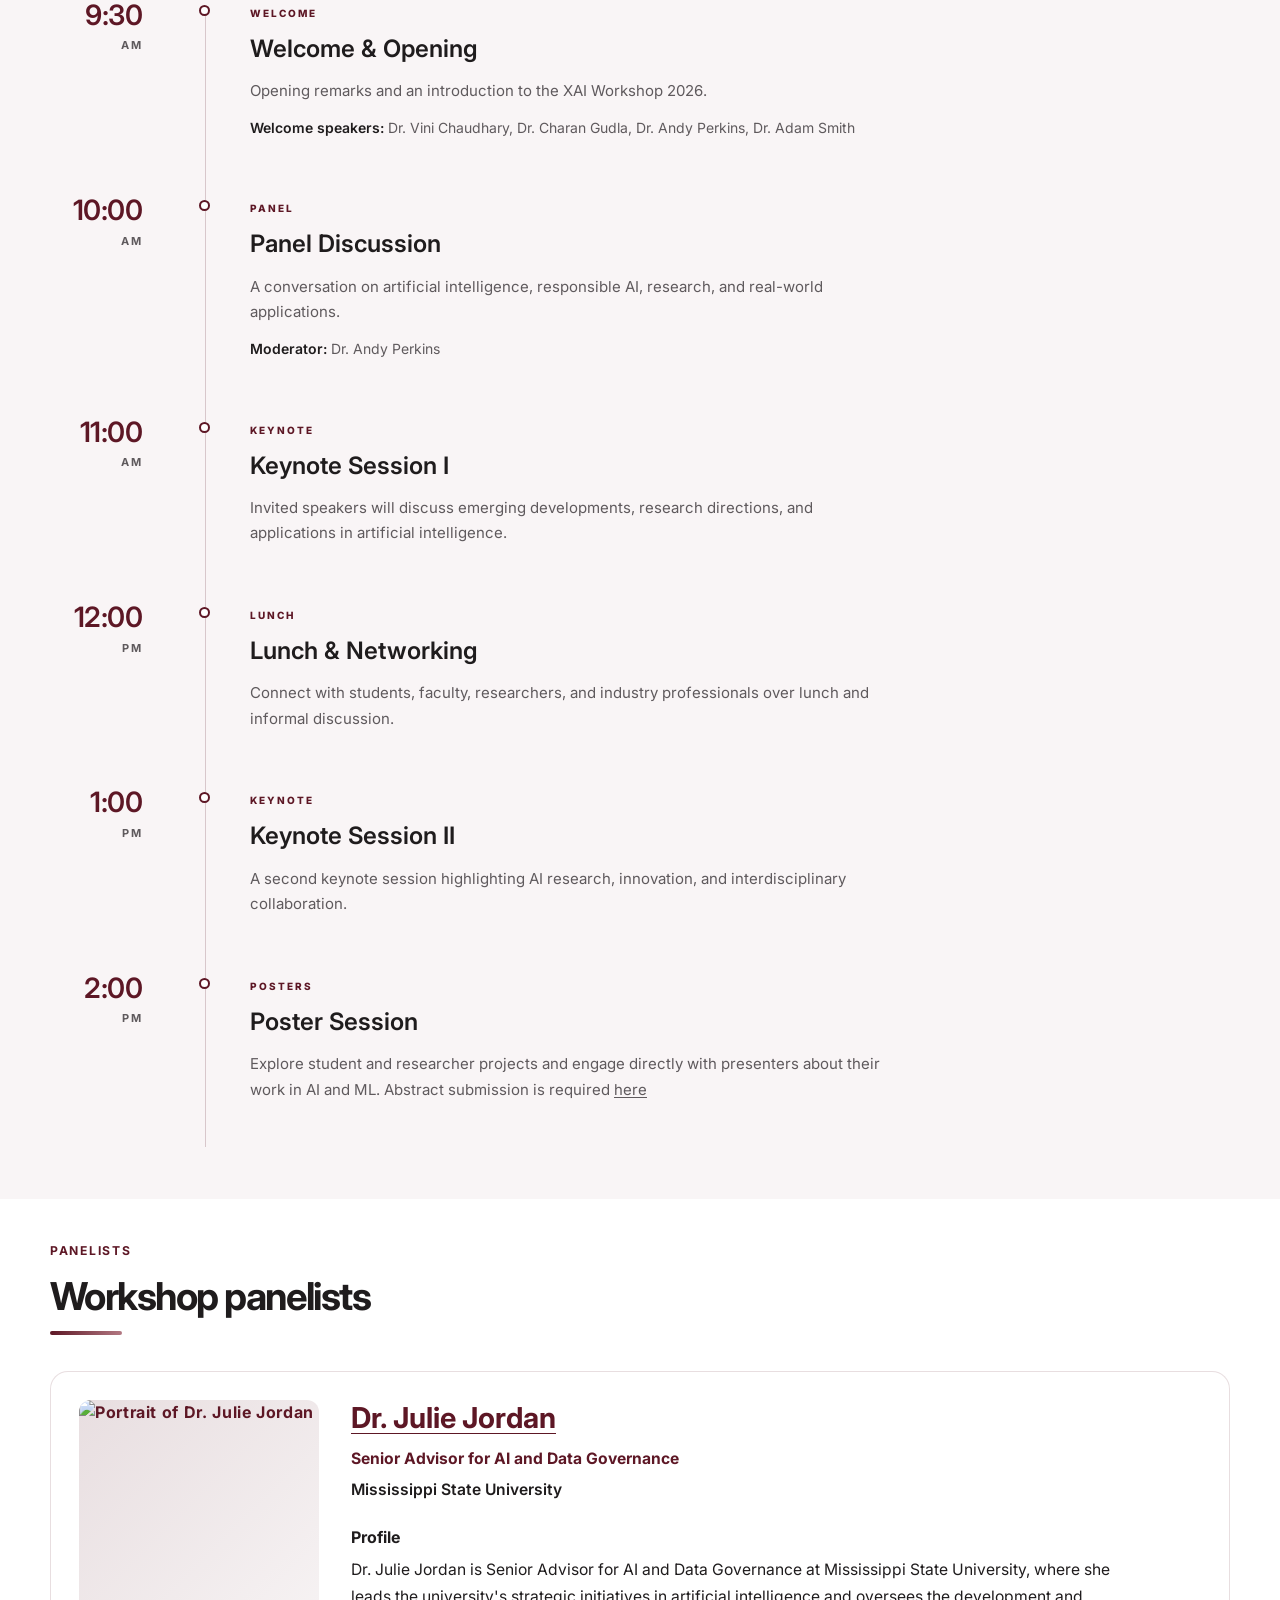
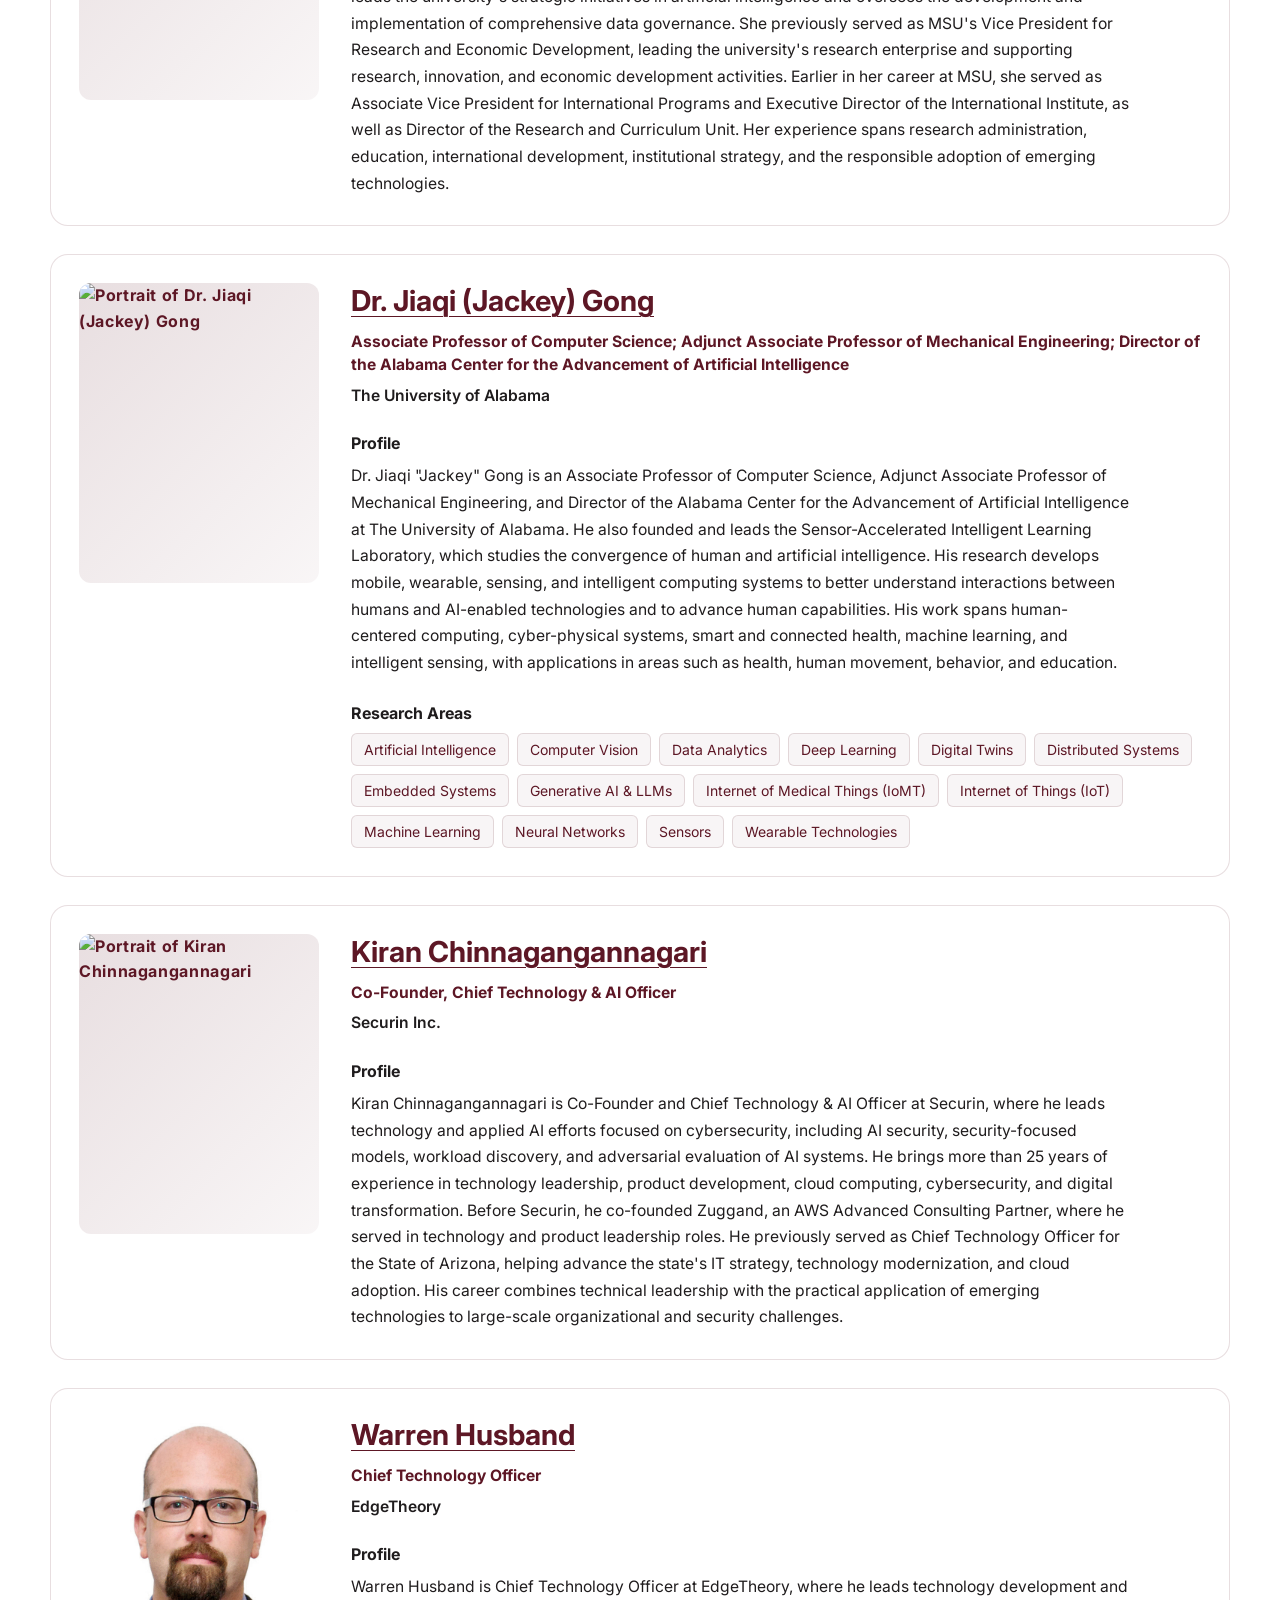
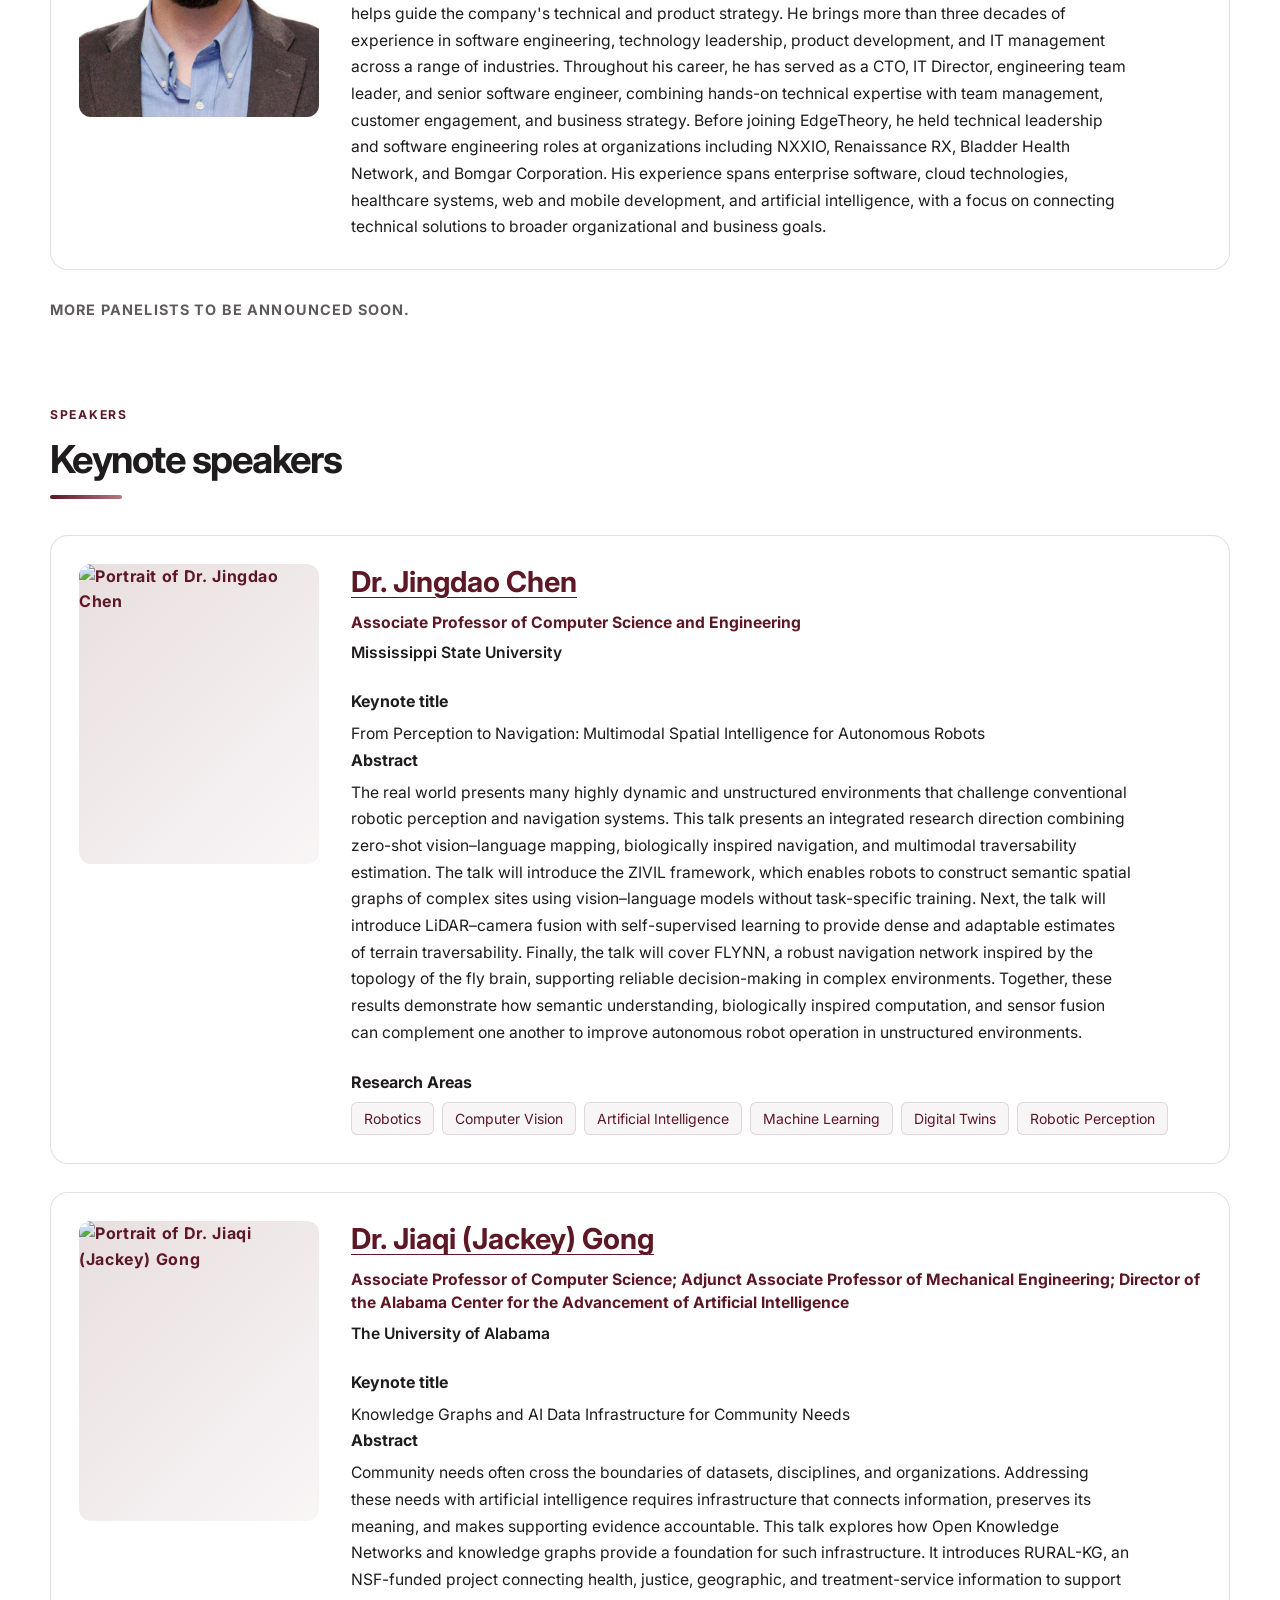
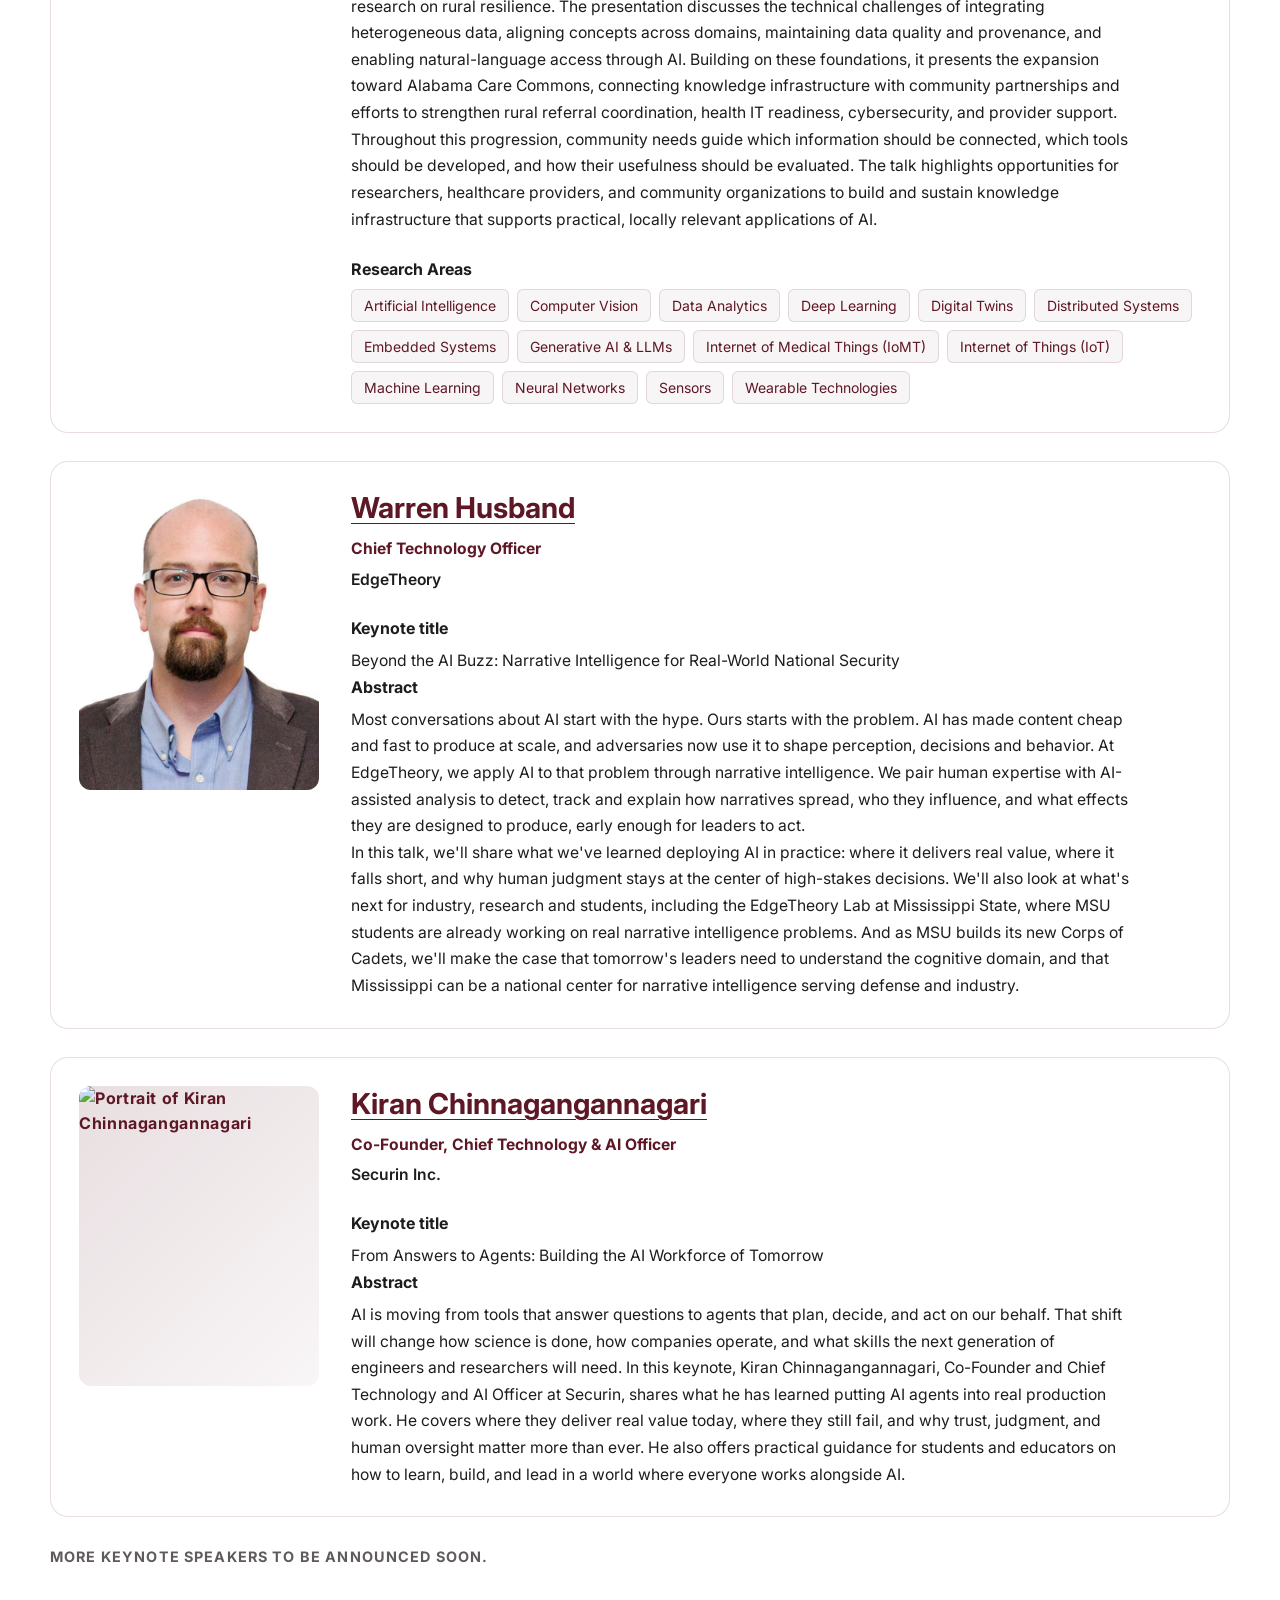
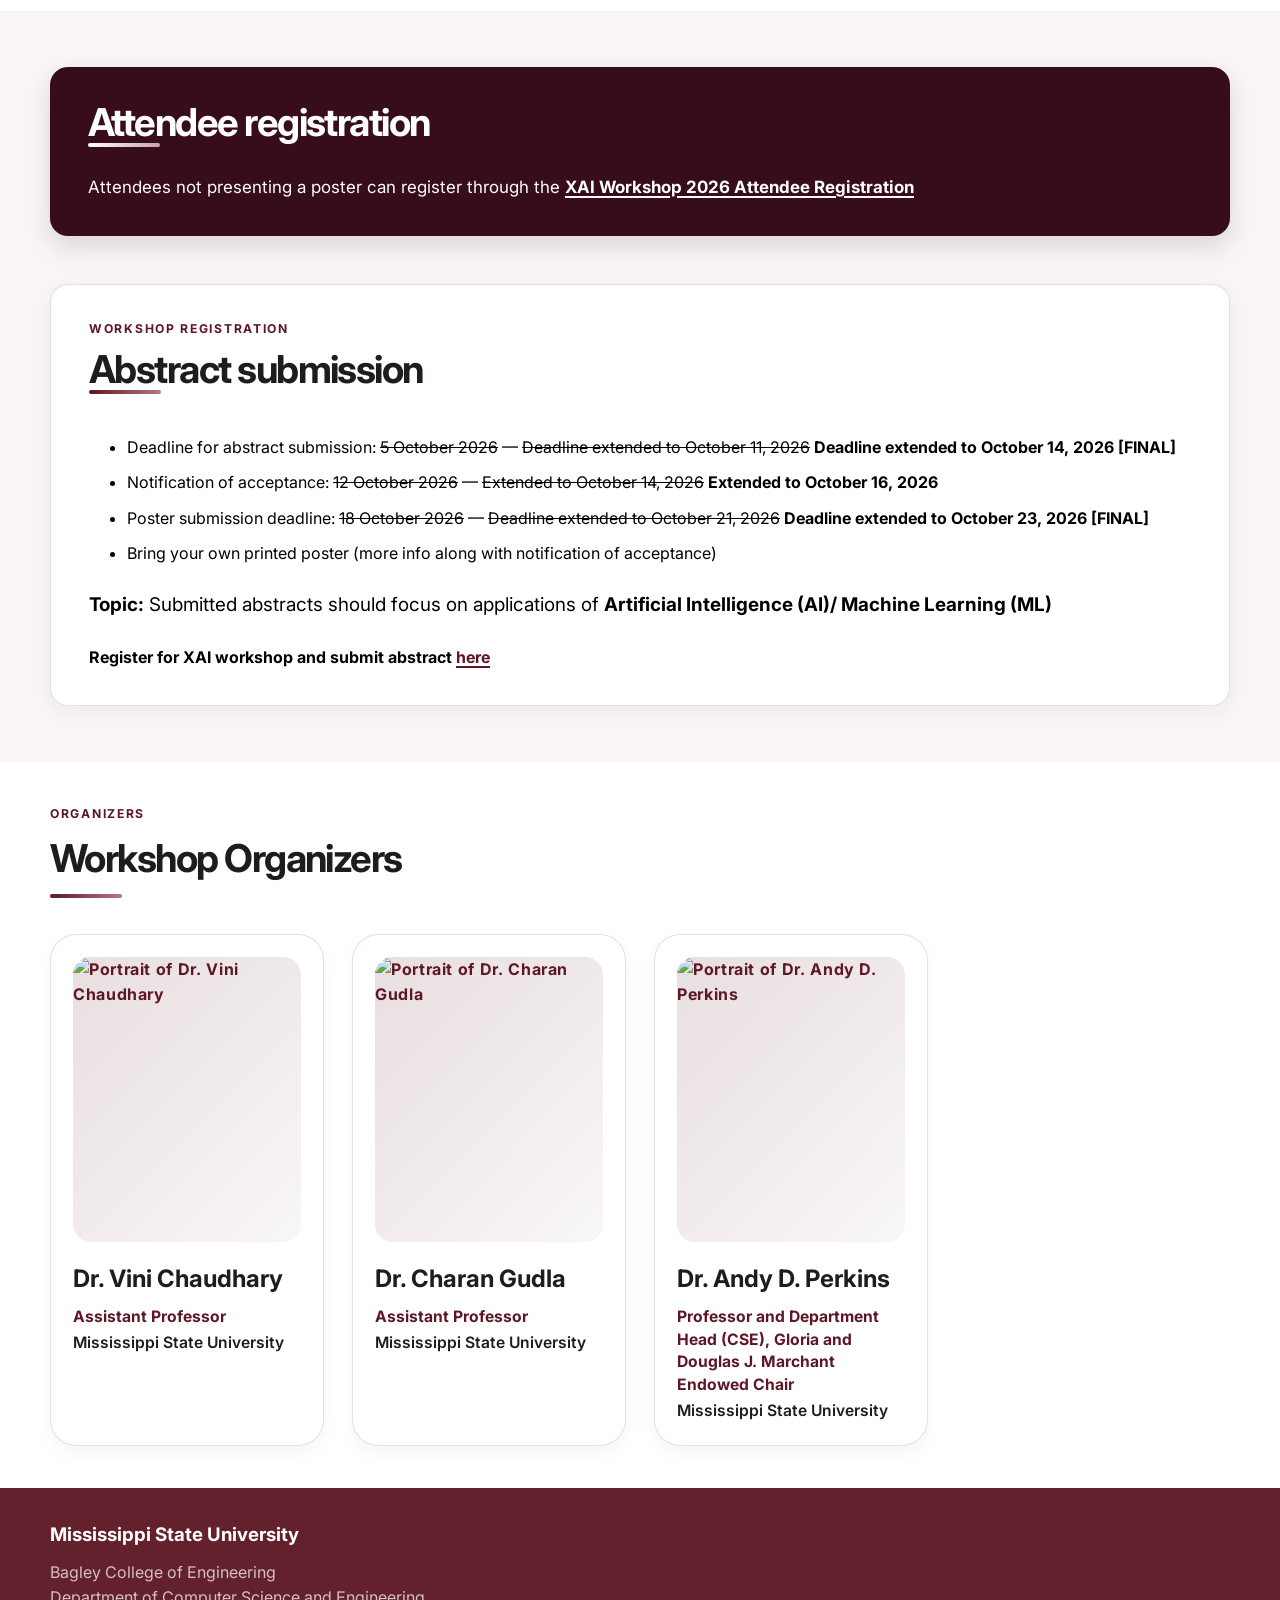
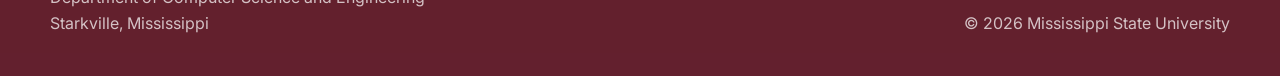
==== commit c43815cc: "Improve attendee registration presentation" ====
--- a/index.html
+++ b/index.html
@@ -49,6 +49,9 @@
         </div>
     </header>
 
+    <a class="attendee-banner" href="https://forms.gle/W3JfvGPCz5aLme5fA" target="_blank" rel="noopener noreferrer">
+        Attendee (No poster) registration for the XAI Workshop 2026 is open. <strong>Register here</strong>
+    </a>
 
     <main>
 
@@ -723,9 +726,33 @@
 
                 <div class="registration-layout">
 
+                    <!-- Attendee Registration -->
+
+                    <section class="registration-panel attendee-card">
+
+                        <h2>
+                            Attendee registration
+                        </h2>
+
+                        <div class="section-line"></div>
+
+                        <div class="registration-container">
+
+                            <p>
+                                Attendees not presenting a poster can register through the
+                                <a href="https://forms.gle/W3JfvGPCz5aLme5fA"
+                                    target="_blank" rel="noopener noreferrer">
+                                    XAI Workshop 2026 Attendee Registration
+                                </a>
+                            </p>
+
+                        </div>
+
+                    </section>
+
                     <!-- Registration Form -->
 
-                    <section class="registration-panel">
+                    <section class="registration-panel abstract-card">
 
                         <p class="section-kicker">
                             Workshop Registration
--- a/style.css
+++ b/style.css
@@ -2364,3 +2364,108 @@
         font-size: 1.05rem;
     }
 }
+
+
+/* =========================================
+   ATTENDEE REGISTRATION
+========================================= */
+
+.attendee-banner {
+    display: block;
+    background: var(--msu-deep);
+    color: var(--white);
+    text-align: center;
+    padding: 12px 24px;
+    font-size: 0.95rem;
+    line-height: 1.5;
+}
+
+.attendee-banner strong {
+    color: var(--white);
+    font-weight: 700;
+    text-decoration: underline;
+    text-underline-offset: 3px;
+}
+
+.attendee-banner:hover,
+.attendee-banner:focus-visible {
+    background: rgba(93, 23, 37, 0.96);
+}
+
+.attendee-card {
+    background: var(--msu-deep);
+    border-radius: 18px;
+    padding: 34px 38px;
+    margin-bottom: 48px;
+    box-shadow: 0 10px 24px rgba(31, 28, 29, 0.14);
+}
+
+.attendee-card h2 {
+    color: var(--white);
+}
+
+.attendee-card .section-line {
+    background: linear-gradient(90deg, #ffffff, #c9a2ac);
+}
+
+.attendee-card .section-line {
+    margin-bottom: 26px;
+}
+
+.attendee-card p {
+    color: var(--white);
+    font-size: 1.06rem;
+    line-height: 1.7;
+    margin: 0;
+}
+
+.attendee-card .registration-container a {
+    color: var(--white);
+    font-weight: 700;
+    text-decoration: underline;
+    text-underline-offset: 3px;
+    text-decoration-thickness: 2px;
+}
+
+.attendee-card .registration-container a:hover,
+.attendee-card .registration-container a:focus-visible {
+    color: rgba(255, 255, 255, 0.85);
+}
+
+
+/* Panel as a card for the abstract submission block */
+
+.abstract-card {
+    background: var(--white);
+    border: 1px solid var(--line);
+    border-radius: 18px;
+    padding: 34px 38px;
+    box-shadow: 0 6px 18px rgba(31, 28, 29, 0.05);
+}
+
+@media (max-width: 760px) {
+    .attendee-card {
+        padding: 24px 20px;
+        margin-bottom: 32px;
+    }
+
+    .abstract-card {
+        padding: 24px 20px;
+    }
+}
+
+@media (max-width: 480px) {
+    .attendee-banner {
+        padding: 10px 16px;
+        font-size: 0.85rem;
+    }
+
+    .attendee-card {
+        padding: 20px 16px;
+        margin-bottom: 28px;
+    }
+
+    .abstract-card {
+        padding: 20px 16px;
+    }
+}
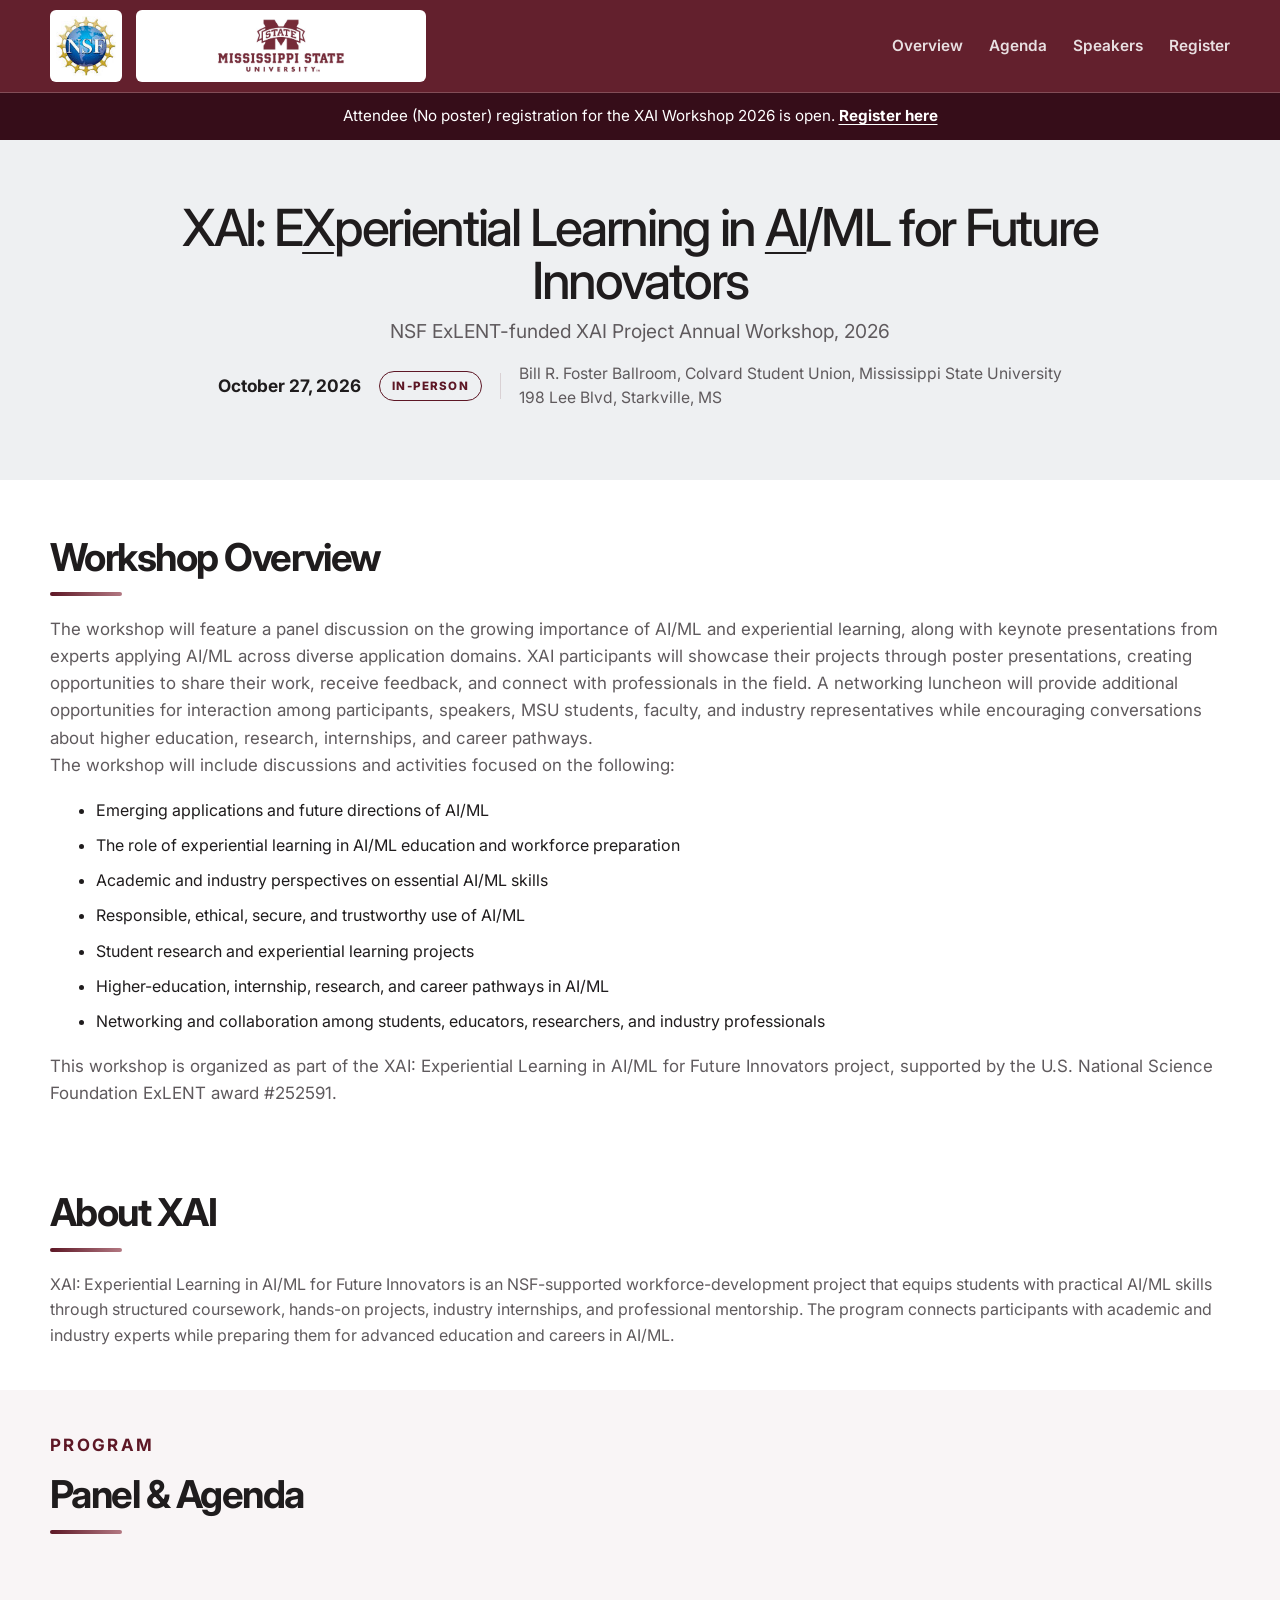
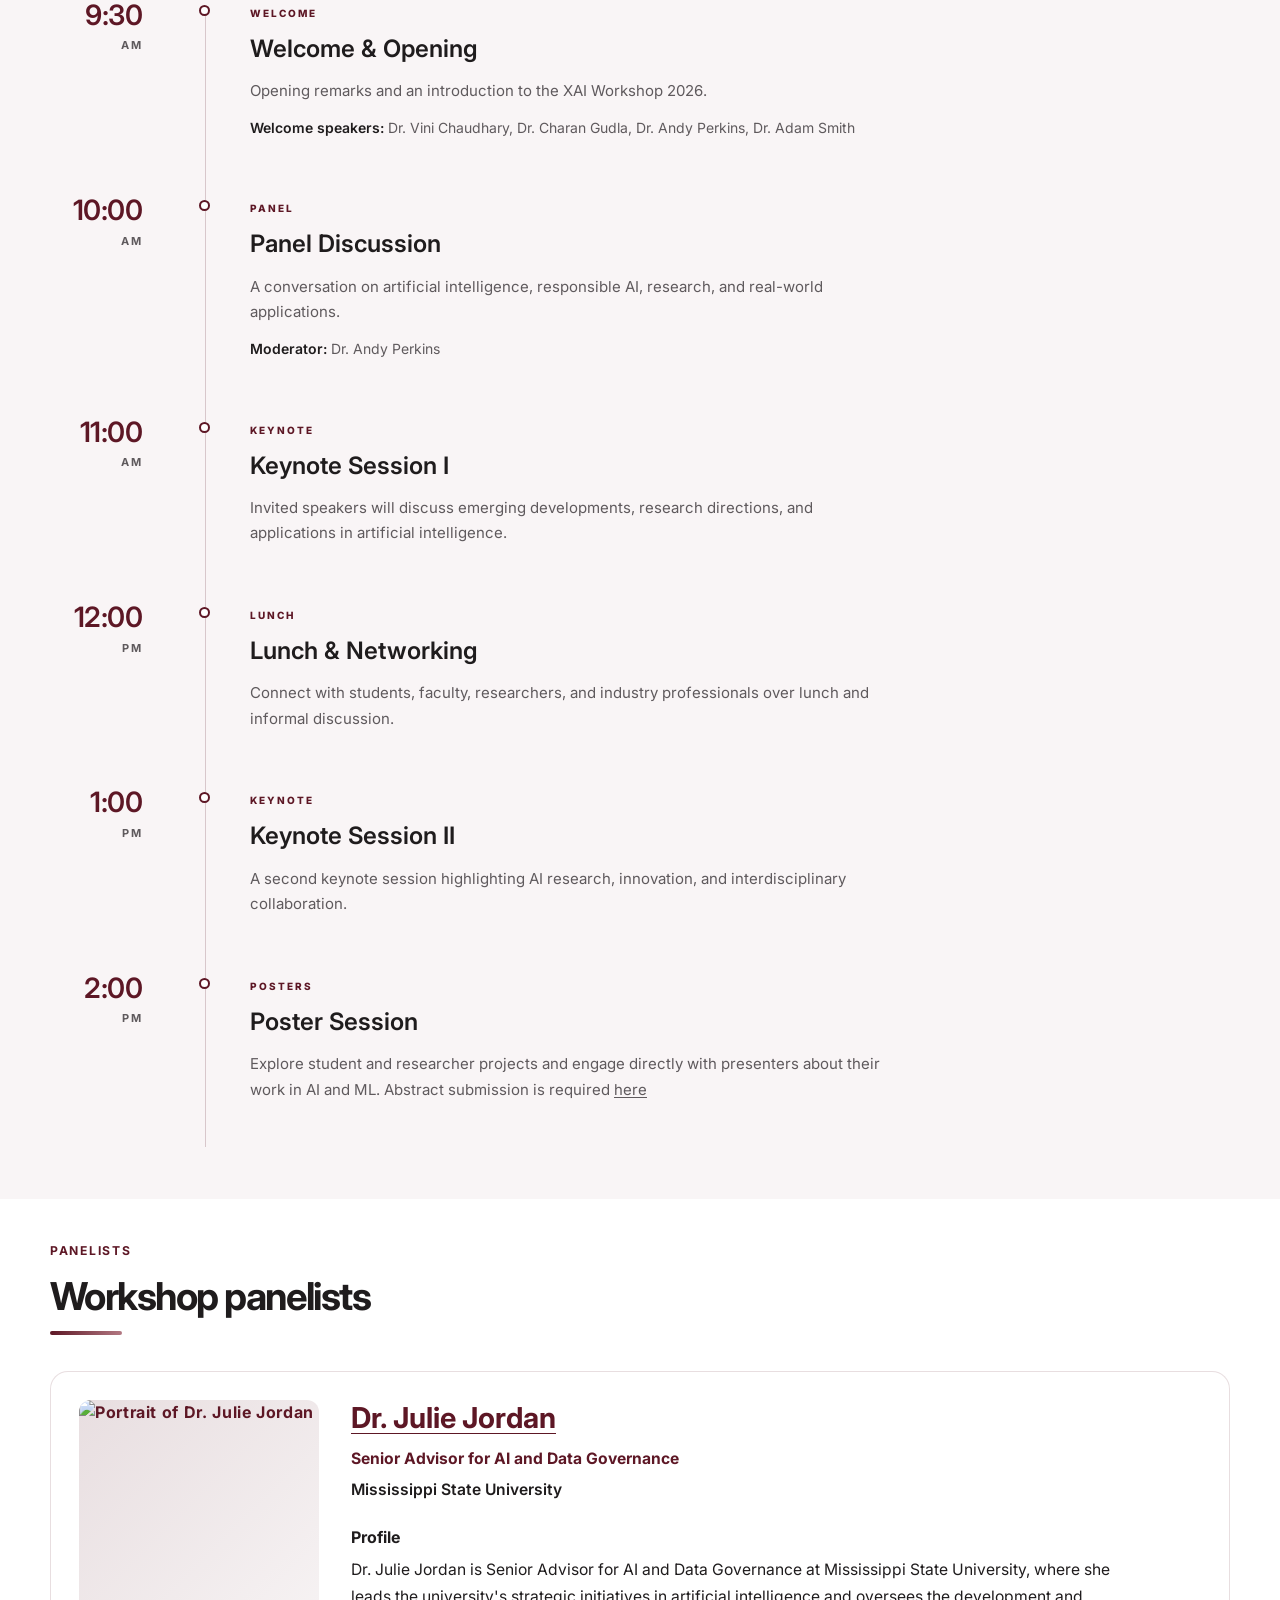
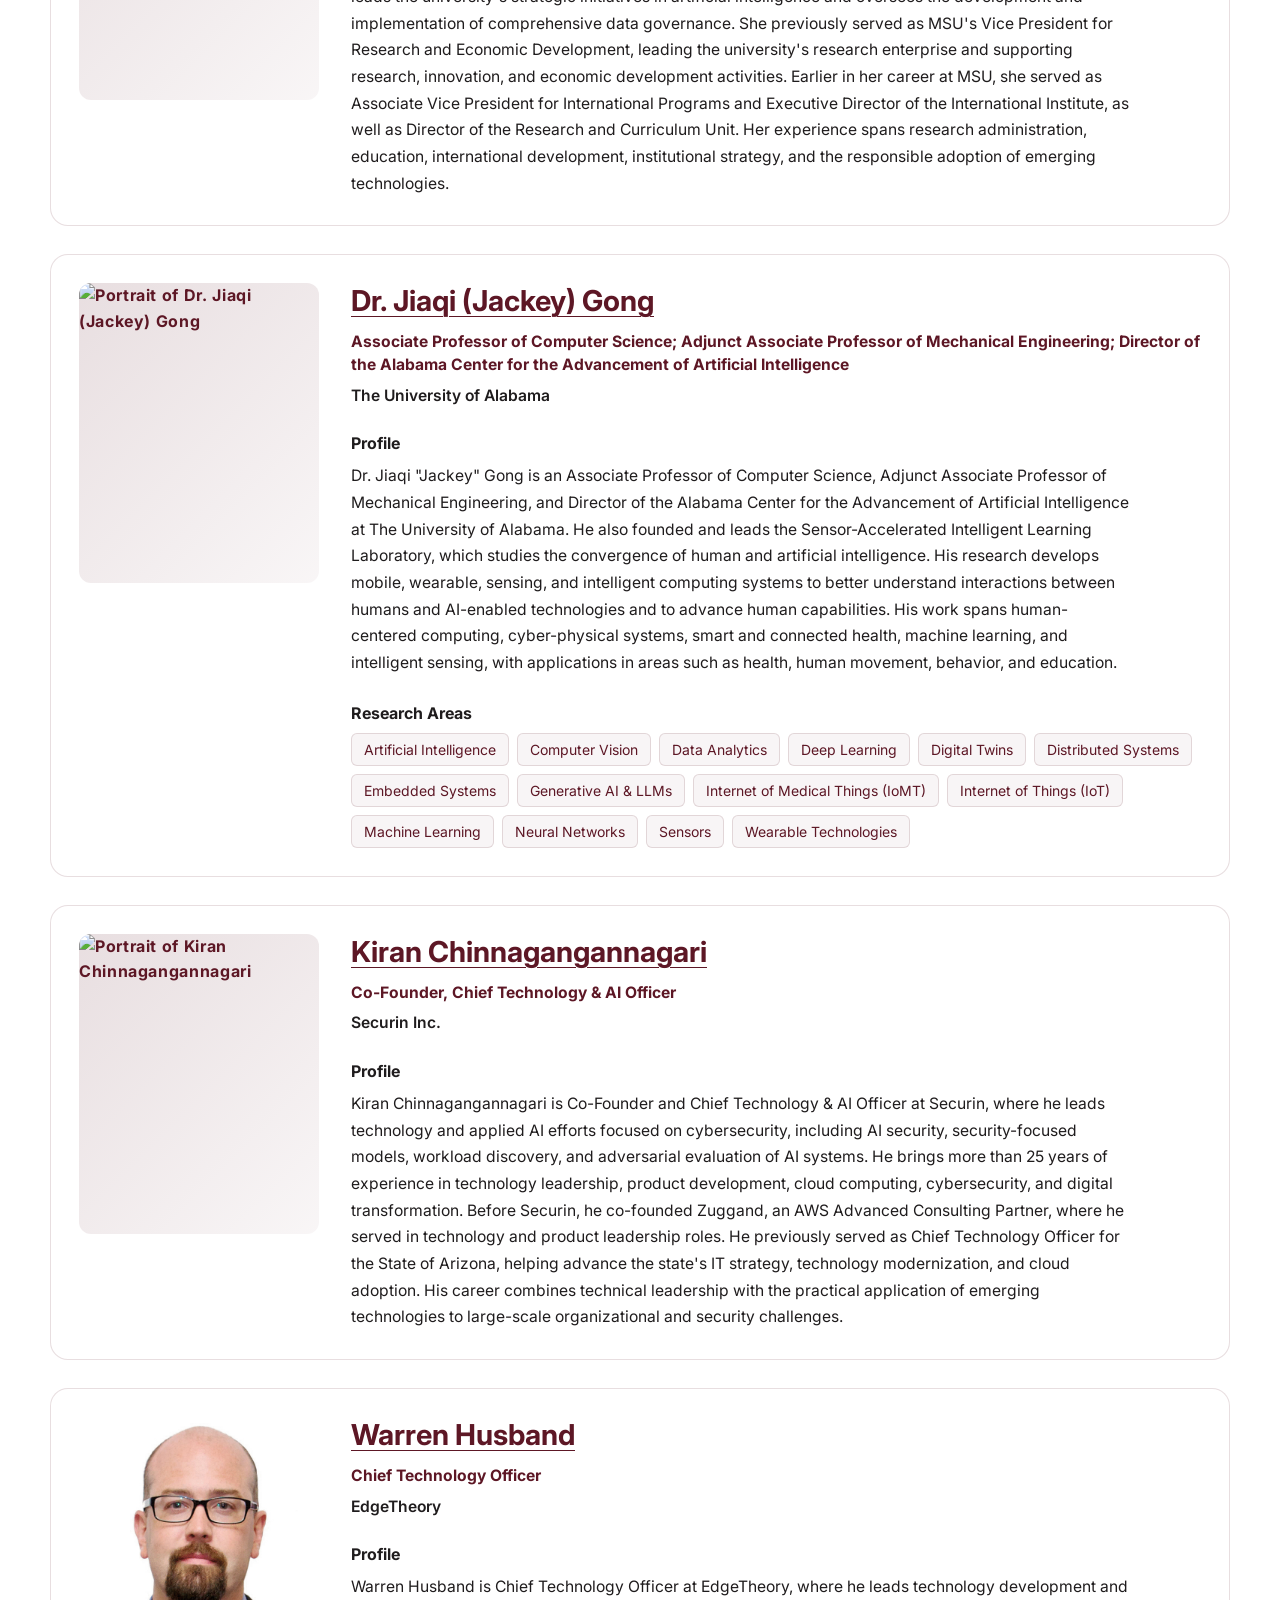
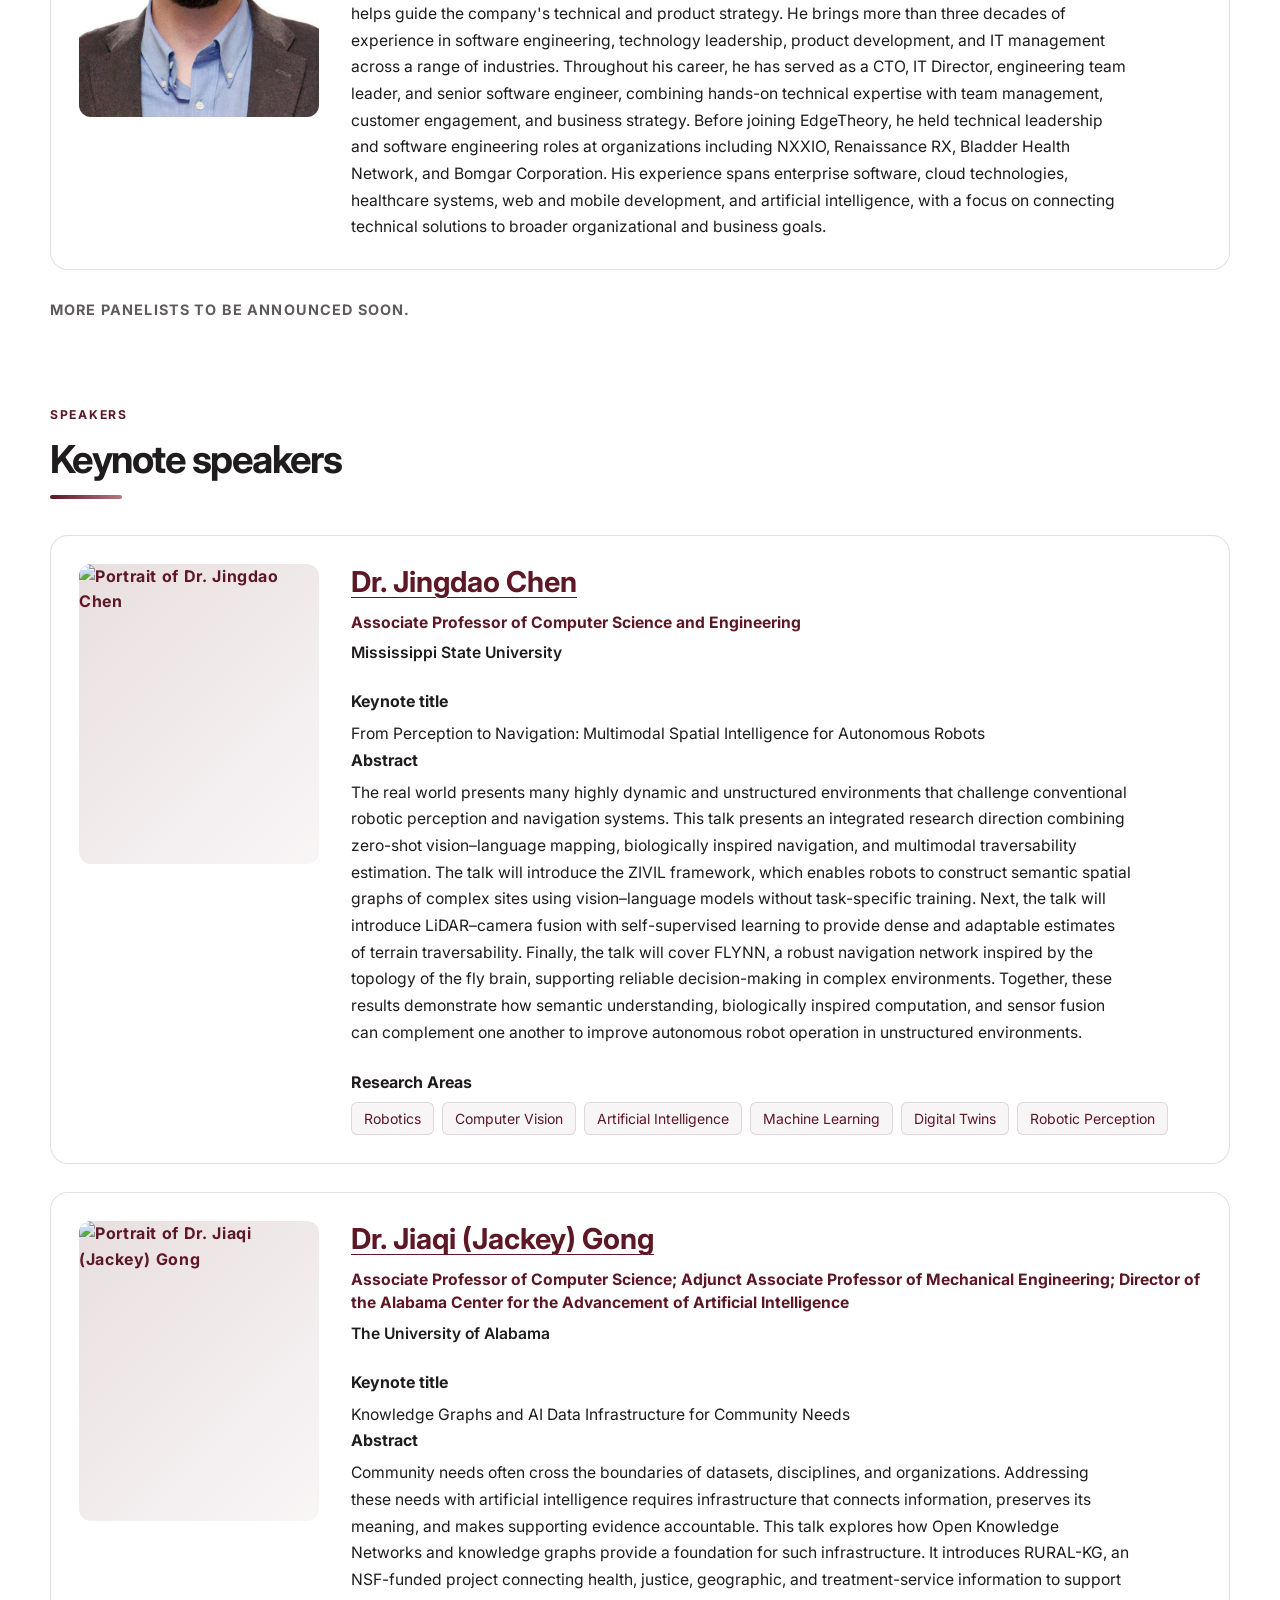
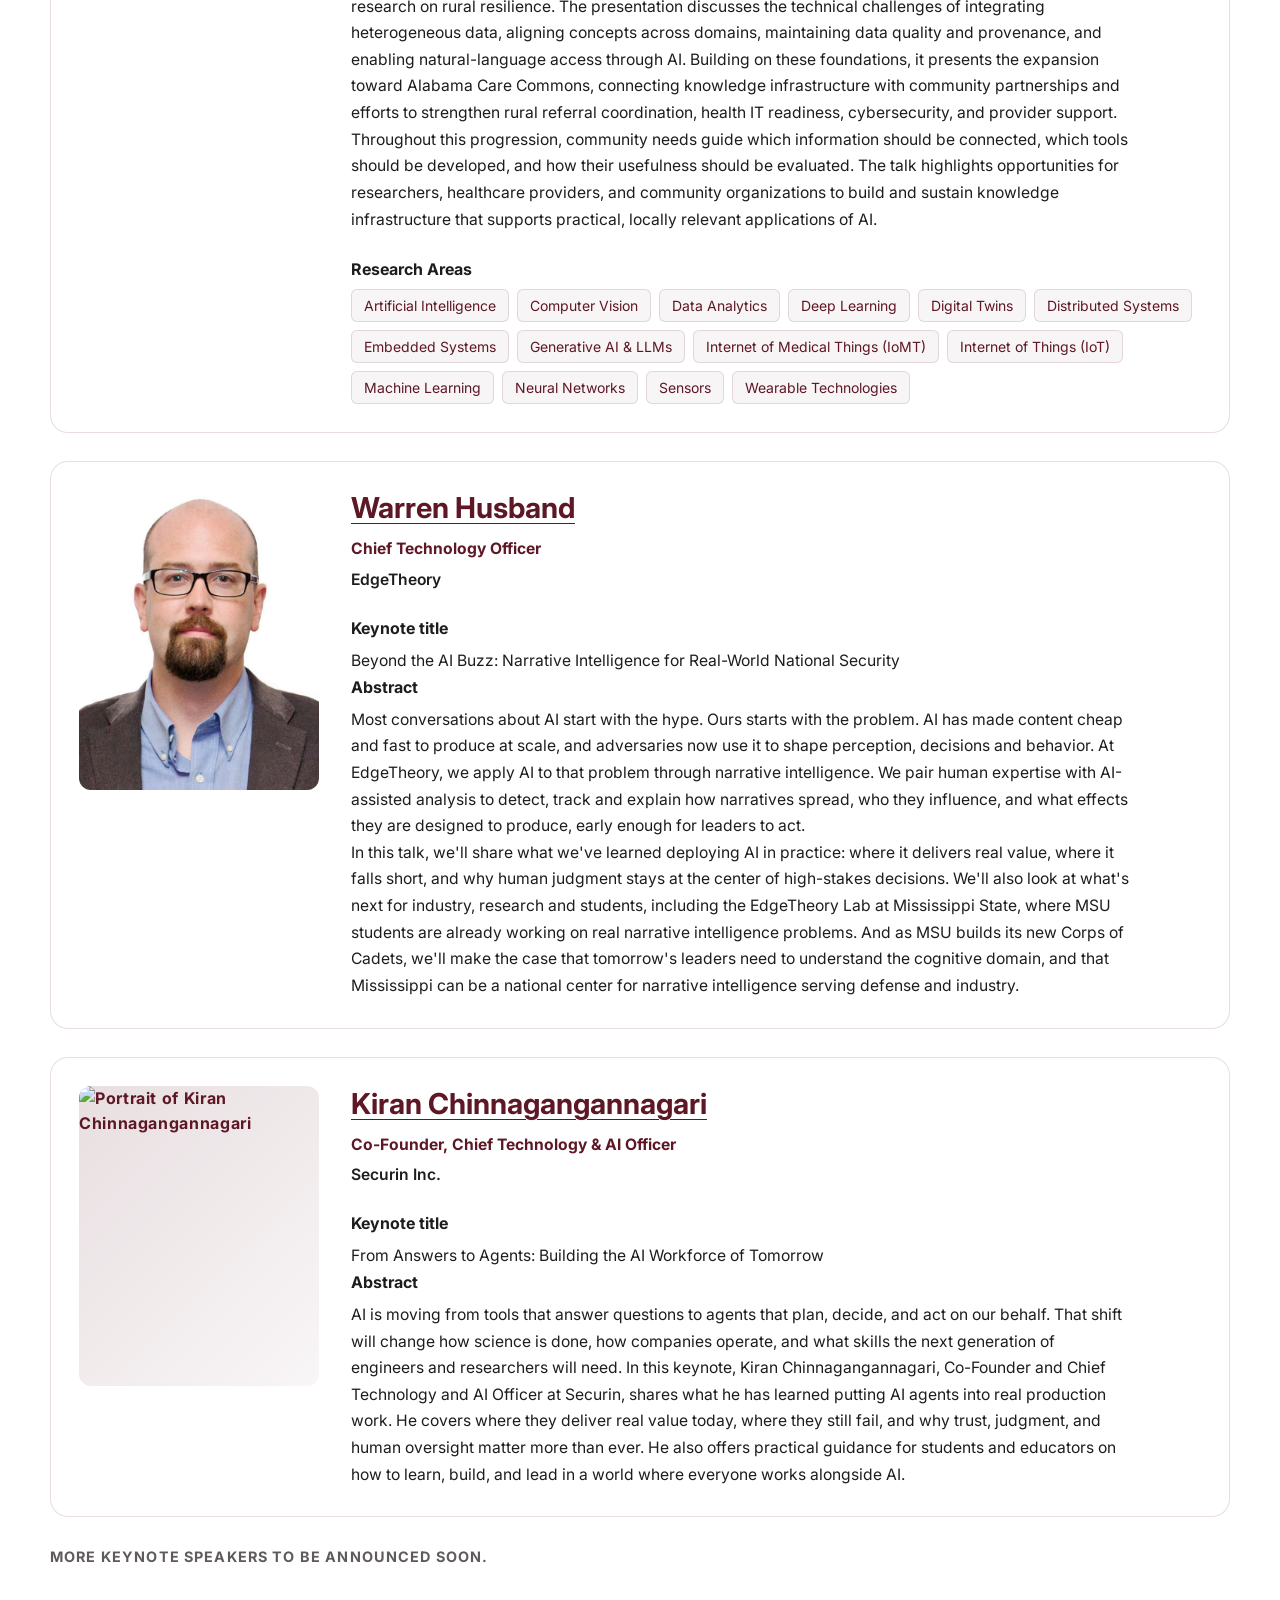
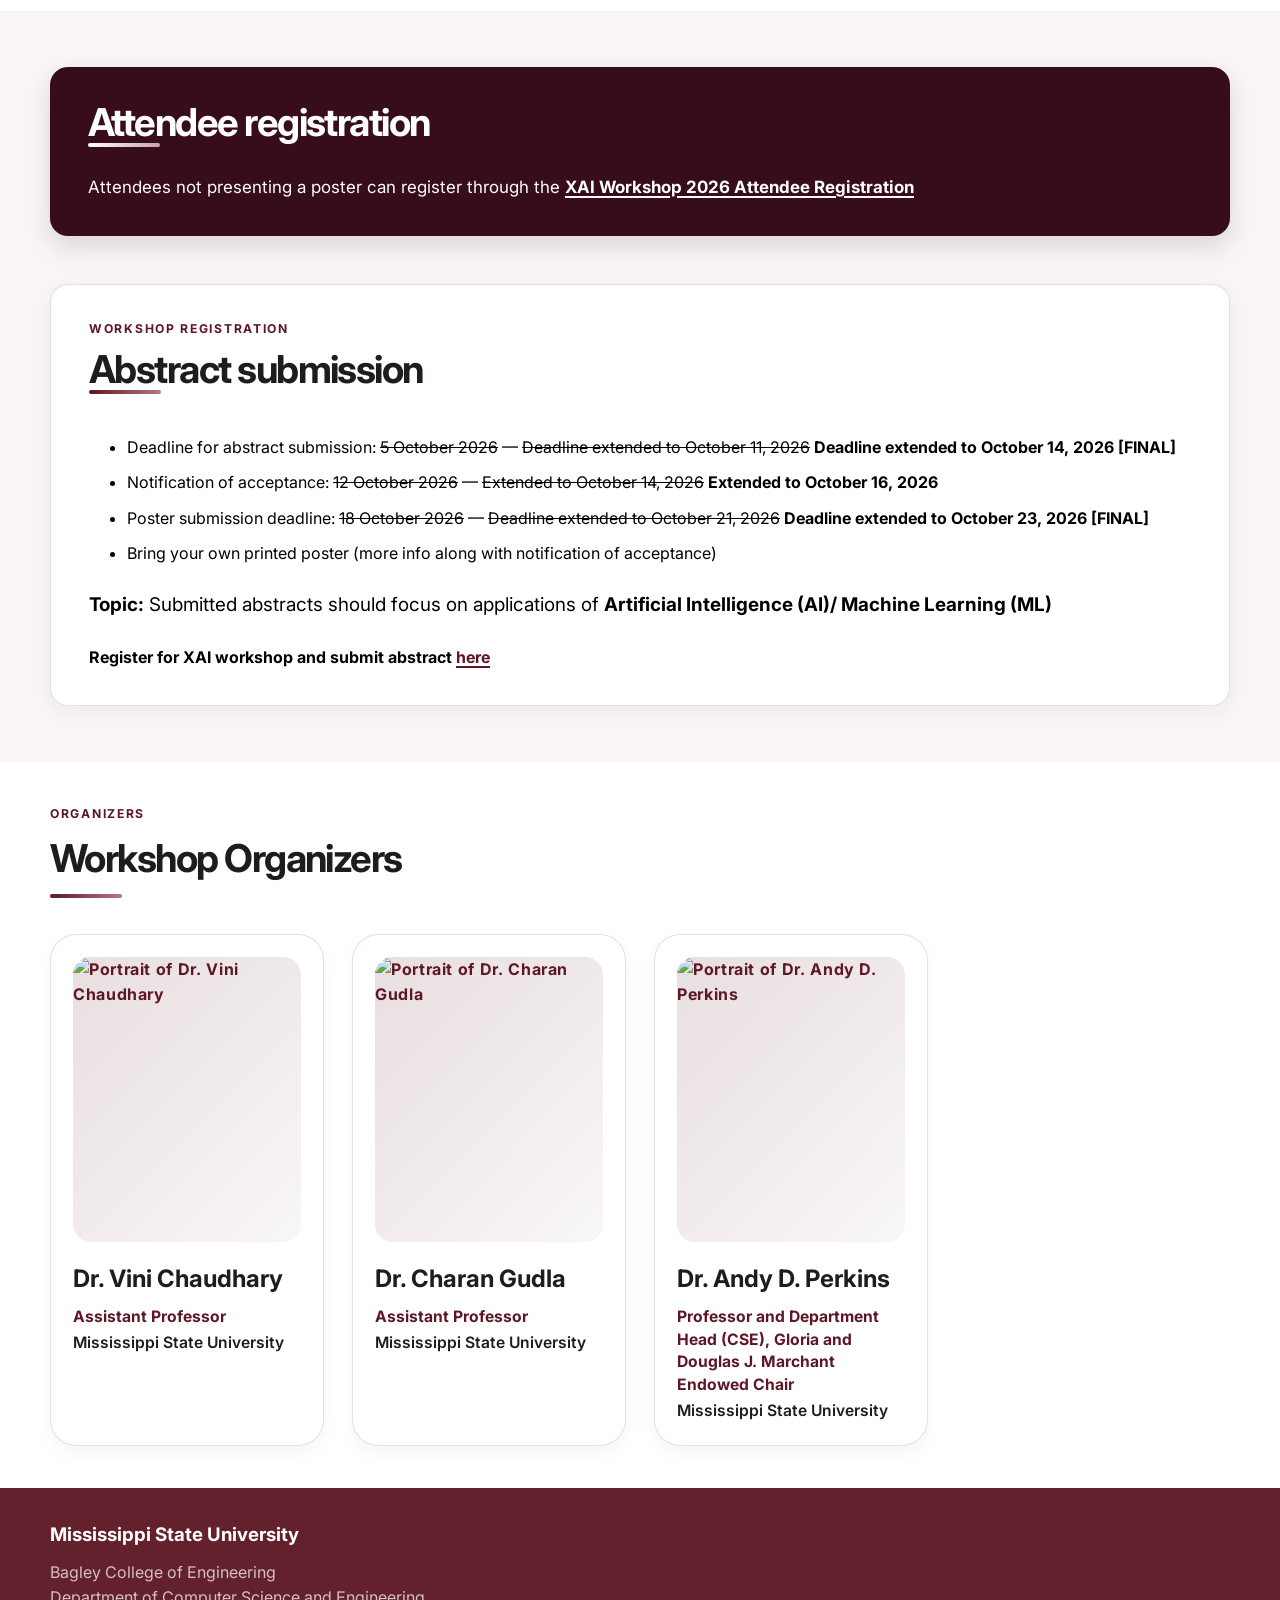
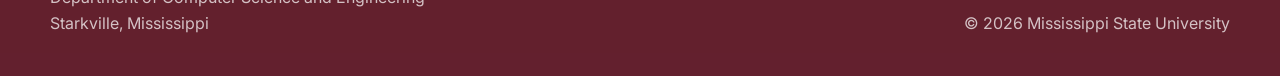
==== commit 25f5d9e9: "Add venue info and polish hero event details" ====
--- a/index.html
+++ b/index.html
@@ -75,9 +75,29 @@
                     </p>
 
 
-                    <p class="xai-hero-description">
-                        October 27, 2026 In-person
-                    </p>
+                    <div class="xai-hero-facts">
+
+                        <p class="xai-hero-date">
+                            October 27, 2026
+                        </p>
+
+                        <span class="xai-hero-badge">
+                            In-person
+                        </span>
+
+                        <span class="xai-hero-divider" aria-hidden="true"></span>
+
+                        <div class="xai-hero-venue">
+                            <p>
+                                Bill R. Foster Ballroom, Colvard Student Union, Mississippi State University
+                            </p>
+
+                            <p>
+                                198 Lee Blvd, Starkville, MS
+                            </p>
+                        </div>
+
+                    </div>
 
                 </div>
 
--- a/style.css
+++ b/style.css
@@ -2469,3 +2469,74 @@
         padding: 20px 16px;
     }
 }
+
+
+/* =========================================
+   HERO EVENT FACTS
+========================================= */
+
+.xai-hero-facts {
+    align-items: center;
+    display: flex;
+    flex-wrap: wrap;
+    gap: 12px 18px;
+    justify-content: center;
+    margin: 16px 0 0;
+}
+
+.xai-hero-date {
+    color: var(--text);
+    font-size: 1.08rem;
+    font-weight: 700;
+    margin: 0;
+}
+
+.xai-hero-badge {
+    align-items: center;
+    background: transparent;
+    border: 1px solid var(--msu-maroon);
+    border-radius: 999px;
+    color: var(--msu-maroon);
+    display: inline-flex;
+    font-size: 0.72rem;
+    font-weight: 800;
+    letter-spacing: 0.1em;
+    padding: 5px 12px;
+    text-transform: uppercase;
+}
+
+.xai-hero-divider {
+    background: var(--line);
+    height: 26px;
+    width: 1px;
+}
+
+.xai-hero-venue {
+    display: flex;
+    flex-direction: column;
+    text-align: left;
+}
+
+.xai-hero-venue p {
+    color: var(--muted);
+    font-size: 0.98rem;
+    line-height: 1.55;
+    margin: 0;
+}
+
+@media (max-width: 980px) {
+    .xai-hero-divider {
+        display: none;
+    }
+}
+
+@media (max-width: 760px) {
+    .xai-hero-facts {
+        flex-direction: column;
+        gap: 10px 14px;
+    }
+
+    .xai-hero-venue {
+        text-align: center;
+    }
+}
